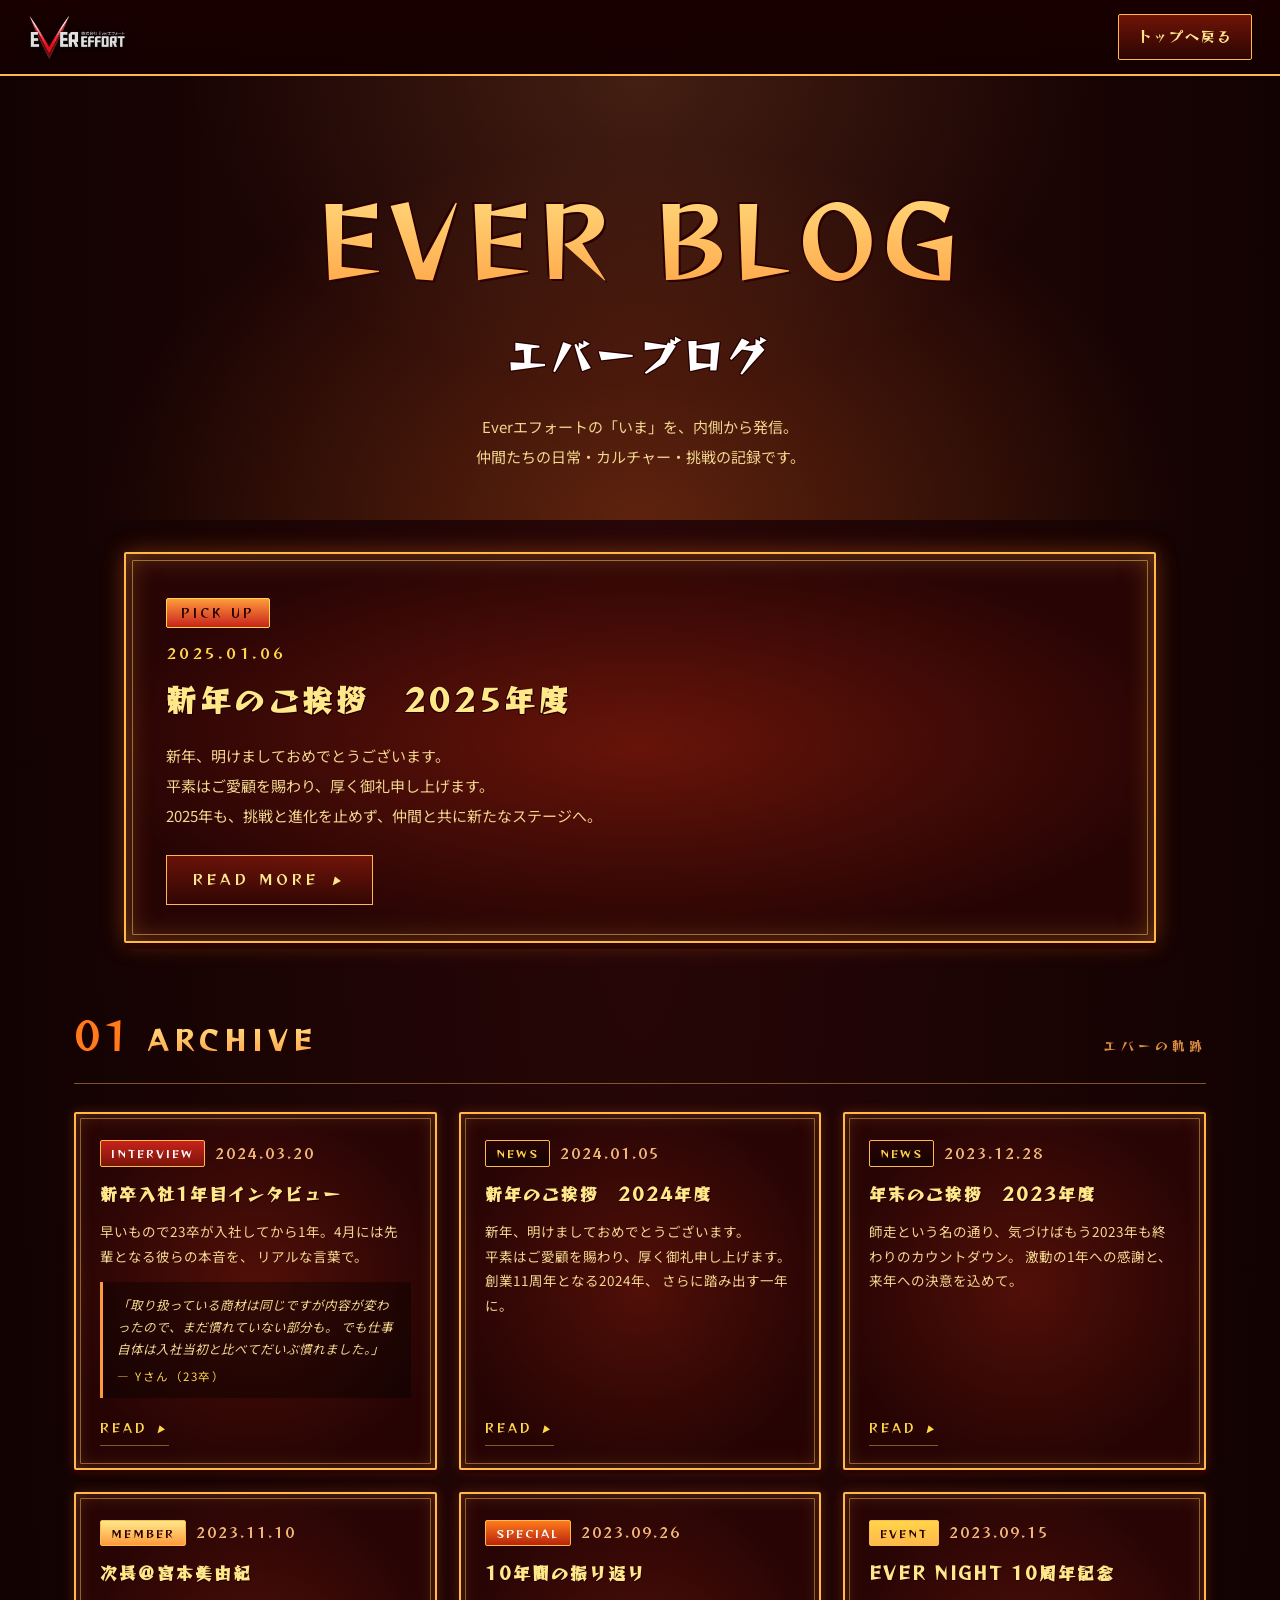
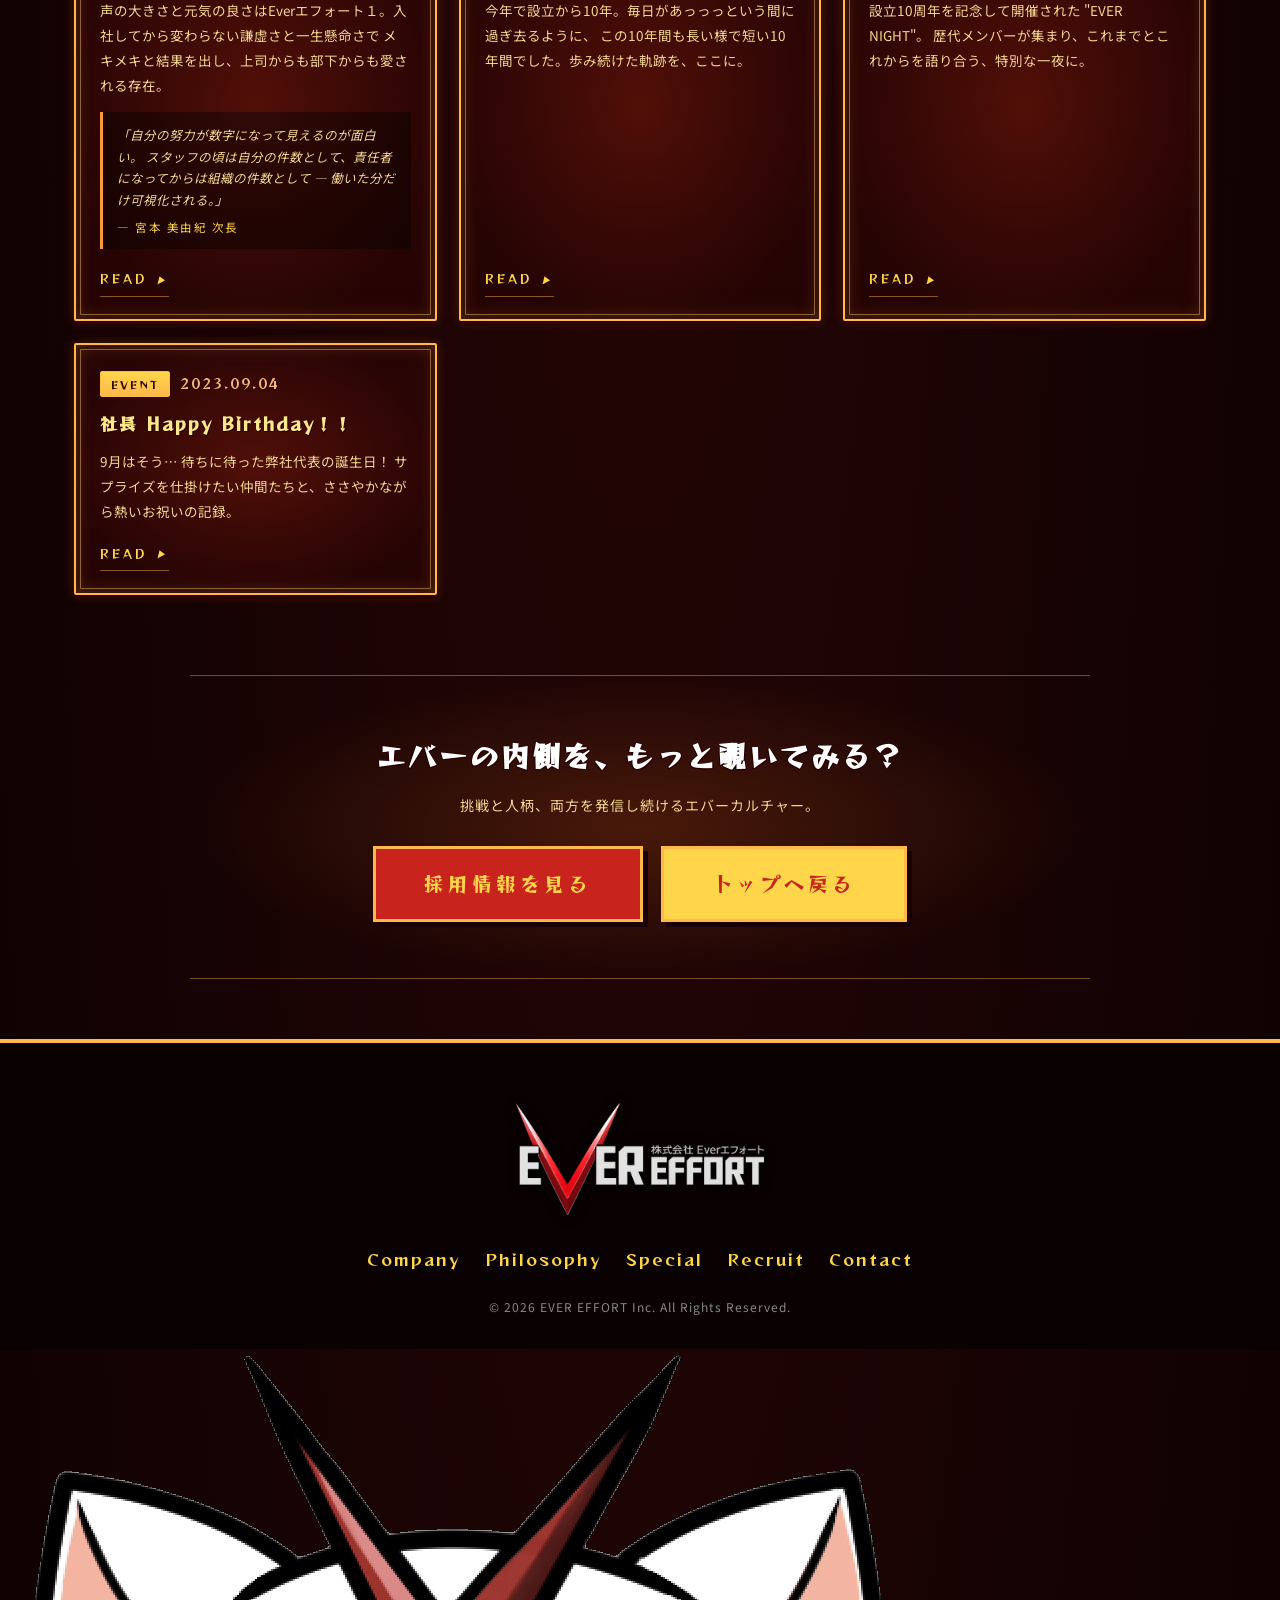
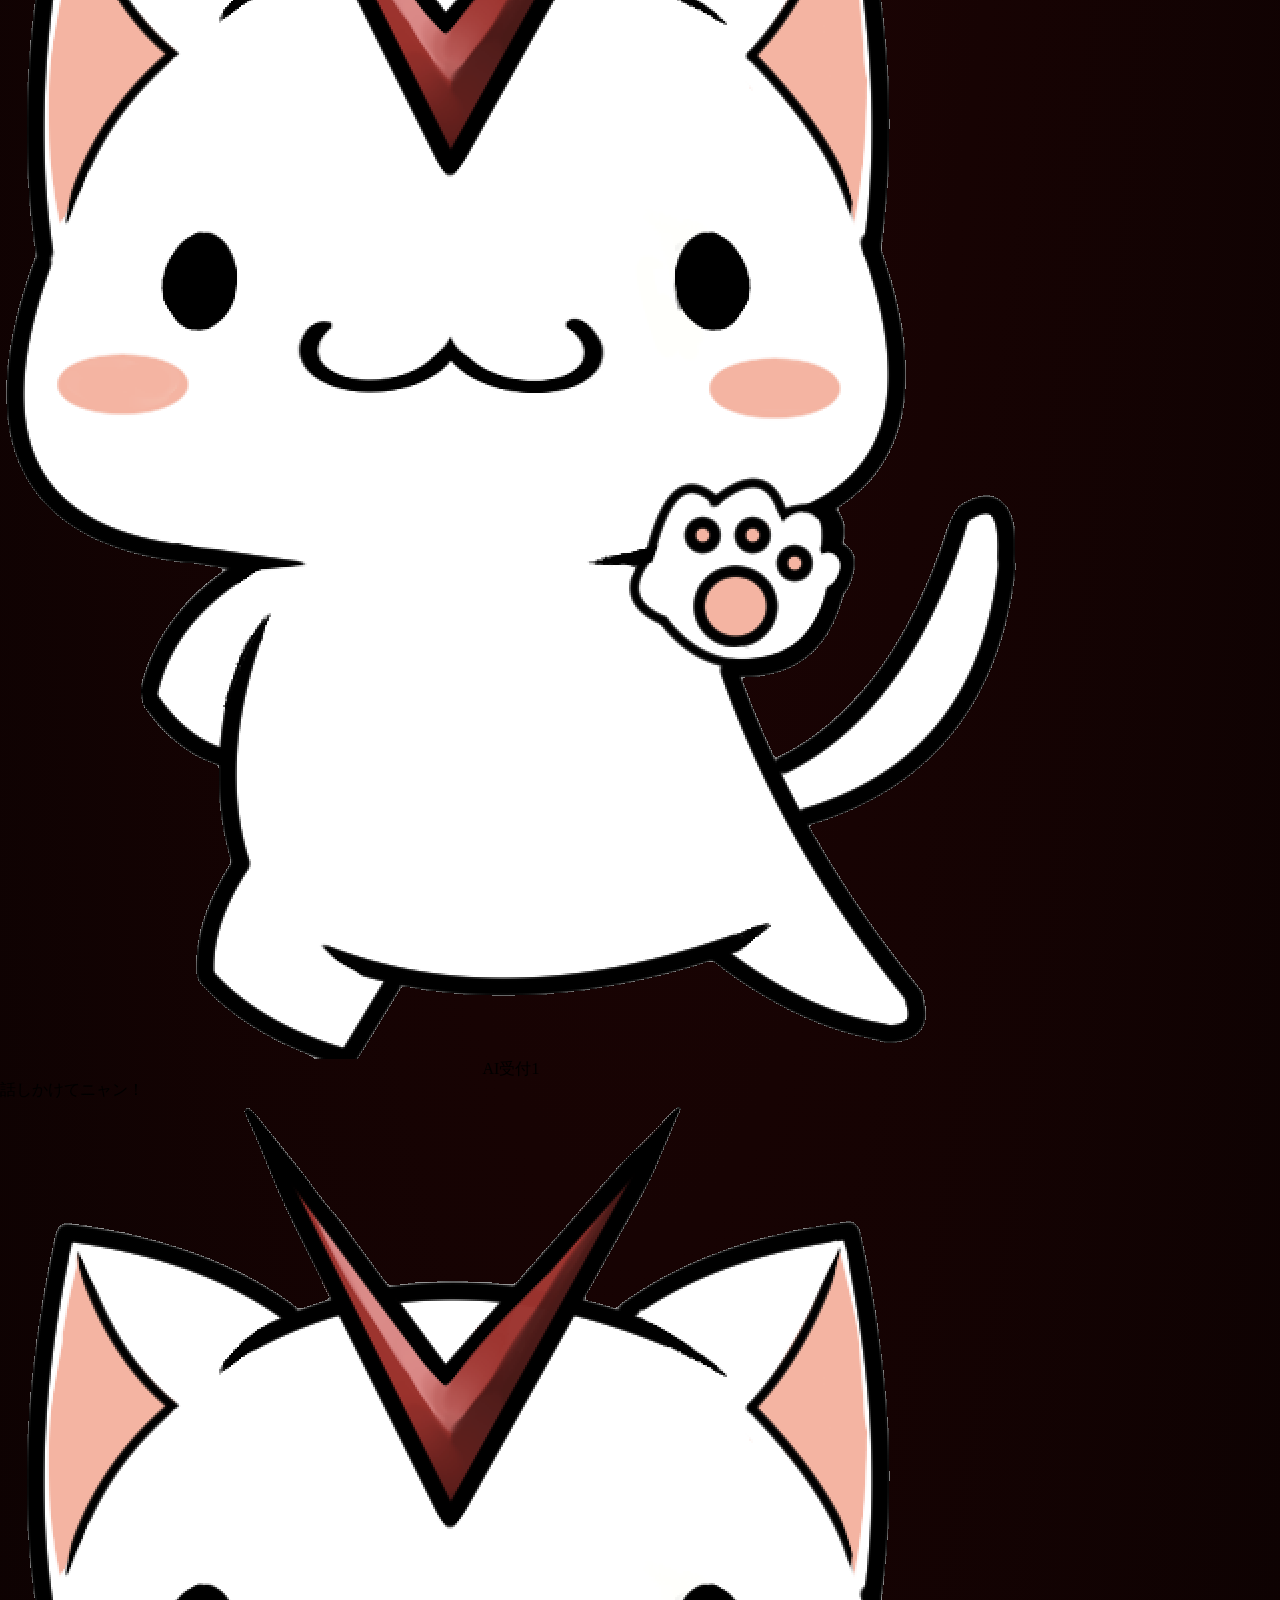
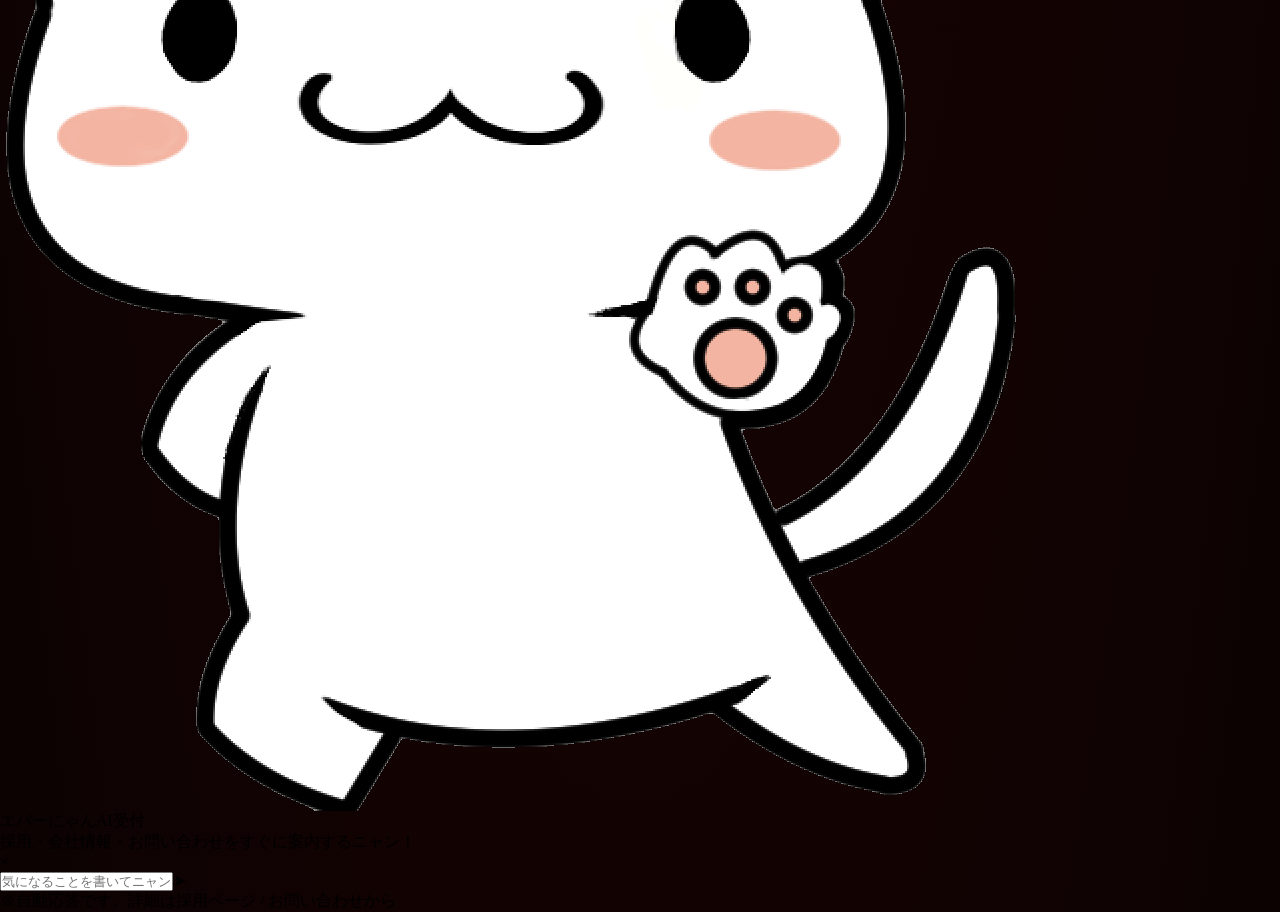
==== blog.html @ 6b380a62 "エバーブログページ blog.html を新規作成 - FVカルーセル「エバーブログ」バナーから blog.html へ遷移 - 公式 culture/ ページから記事内容を抽出(新年挨拶/新卒インタ" ====
<!DOCTYPE html>
<html lang="ja">
<head>
<meta charset="UTF-8">
<meta name="viewport" content="width=device-width, initial-scale=1.0">
<meta http-equiv="Cache-Control" content="no-cache, no-store, must-revalidate">
<meta http-equiv="Pragma" content="no-cache">
<meta http-equiv="Expires" content="0">
<title>エバーブログ | EVER EFFORT</title>
<link rel="preconnect" href="https://fonts.googleapis.com">
<link rel="preconnect" href="https://fonts.gstatic.com" crossorigin>
<link href="https://fonts.googleapis.com/css2?family=Noto+Sans+JP:wght@400;700;900&family=Noto+Serif+JP:wght@700;900&family=Reggae+One&family=RocknRoll+One&family=Yuji+Syuku&display=swap" rel="stylesheet">
<link rel="stylesheet" href="css/style.css?v=20260514zc">
<link rel="stylesheet" href="css/blog.css?v=20260514zc">
<link rel="stylesheet" href="css/mobile.css?v=20260514zc">
</head>
<body class="page-blog">

<!-- ============ ヘッダー ============ -->
<header class="cf-header">
  <a href="index.html" class="cf-brand">
    <img src="images/logo.png" alt="株式会社 Everエフォート" class="cf-logo">
  </a>
  <nav class="cf-nav">
    <a href="index.html">トップへ戻る</a>
  </nav>
</header>

<!-- ============ ヒーロー ============ -->
<section class="bg-hero">
  <div class="bg-hero-inner">
    <p class="bg-hero-en">EVER BLOG</p>
    <h1 class="bg-hero-jp">エバーブログ</h1>
    <p class="bg-hero-lead">
      Everエフォートの「いま」を、内側から発信。<br>
      仲間たちの日常・カルチャー・挑戦の記録です。
    </p>
  </div>
  <div class="bg-hero-bg"></div>
</section>

<!-- ============ ピックアップ ============ -->
<section class="bg-pickup">
  <article class="bg-pickup-card">
    <span class="bg-pickup-tag">PICK UP</span>
    <p class="bg-pickup-date">2025.01.06</p>
    <h2 class="bg-pickup-title">新年のご挨拶　2025年度</h2>
    <p class="bg-pickup-lead">
      新年、明けましておめでとうございます。<br>
      平素はご愛顧を賜わり、厚く御礼申し上げます。<br>
      2025年も、挑戦と進化を止めず、仲間と共に新たなステージへ。
    </p>
    <a class="bg-pickup-link" href="#"><span>READ MORE</span><i>▶</i></a>
  </article>
</section>

<!-- ============ アーカイブ一覧 ============ -->
<section class="bg-archive">
  <header class="bg-archive-head">
    <span class="bg-archive-no">01</span>
    <h2 class="bg-archive-title">ARCHIVE</h2>
    <p class="bg-archive-sub">エバーの軌跡</p>
  </header>

  <div class="bg-grid">
    <article class="bg-card">
      <div class="bg-card-meta">
        <span class="bg-card-cat cat-interview">INTERVIEW</span>
        <time class="bg-card-date" datetime="2024-03-20">2024.03.20</time>
      </div>
      <h3 class="bg-card-title">新卒入社1年目インタビュー</h3>
      <p class="bg-card-excerpt">
        早いもので23卒が入社してから1年。4月には先輩となる彼らの本音を、
        リアルな言葉で。
      </p>
      <blockquote class="bg-card-quote">
        「取り扱っている商材は同じですが内容が変わったので、まだ慣れていない部分も。
        でも仕事自体は入社当初と比べてだいぶ慣れました。」<br>
        <cite>— Yさん（23卒）</cite>
      </blockquote>
      <a class="bg-card-link" href="#"><span>READ</span><i>▶</i></a>
    </article>

    <article class="bg-card">
      <div class="bg-card-meta">
        <span class="bg-card-cat cat-greeting">NEWS</span>
        <time class="bg-card-date" datetime="2024-01-05">2024.01.05</time>
      </div>
      <h3 class="bg-card-title">新年のご挨拶　2024年度</h3>
      <p class="bg-card-excerpt">
        新年、明けましておめでとうございます。<br>
        平素はご愛顧を賜わり、厚く御礼申し上げます。創業11周年となる2024年、
        さらに踏み出す一年に。
      </p>
      <a class="bg-card-link" href="#"><span>READ</span><i>▶</i></a>
    </article>

    <article class="bg-card">
      <div class="bg-card-meta">
        <span class="bg-card-cat cat-greeting">NEWS</span>
        <time class="bg-card-date" datetime="2023-12-28">2023.12.28</time>
      </div>
      <h3 class="bg-card-title">年末のご挨拶　2023年度</h3>
      <p class="bg-card-excerpt">
        師走という名の通り、気づけばもう2023年も終わりのカウントダウン。
        激動の1年への感謝と、来年への決意を込めて。
      </p>
      <a class="bg-card-link" href="#"><span>READ</span><i>▶</i></a>
    </article>

    <article class="bg-card">
      <div class="bg-card-meta">
        <span class="bg-card-cat cat-member">MEMBER</span>
        <time class="bg-card-date" datetime="2023-11-10">2023.11.10</time>
      </div>
      <h3 class="bg-card-title">次長＠宮本美由紀</h3>
      <p class="bg-card-excerpt">
        声の大きさと元気の良さはEverエフォート１。入社してから変わらない謙虚さと一生懸命さで
        メキメキと結果を出し、上司からも部下からも愛される存在。
      </p>
      <blockquote class="bg-card-quote">
        「自分の努力が数字になって見えるのが面白い。
        スタッフの頃は自分の件数として、責任者になってからは組織の件数として — 働いた分だけ可視化される。」<br>
        <cite>— 宮本 美由紀 次長</cite>
      </blockquote>
      <a class="bg-card-link" href="#"><span>READ</span><i>▶</i></a>
    </article>

    <article class="bg-card">
      <div class="bg-card-meta">
        <span class="bg-card-cat cat-anniversary">SPECIAL</span>
        <time class="bg-card-date" datetime="2023-09-26">2023.09.26</time>
      </div>
      <h3 class="bg-card-title">10年間の振り返り</h3>
      <p class="bg-card-excerpt">
        今年で設立から10年。毎日があっっっという間に過ぎ去るように、
        この10年間も長い様で短い10年間でした。歩み続けた軌跡を、ここに。
      </p>
      <a class="bg-card-link" href="#"><span>READ</span><i>▶</i></a>
    </article>

    <article class="bg-card">
      <div class="bg-card-meta">
        <span class="bg-card-cat cat-event">EVENT</span>
        <time class="bg-card-date" datetime="2023-09-15">2023.09.15</time>
      </div>
      <h3 class="bg-card-title">EVER NIGHT 10周年記念</h3>
      <p class="bg-card-excerpt">
        設立10周年を記念して開催された "EVER NIGHT"。
        歴代メンバーが集まり、これまでとこれからを語り合う、特別な一夜に。
      </p>
      <a class="bg-card-link" href="#"><span>READ</span><i>▶</i></a>
    </article>

    <article class="bg-card">
      <div class="bg-card-meta">
        <span class="bg-card-cat cat-event">EVENT</span>
        <time class="bg-card-date" datetime="2023-09-04">2023.09.04</time>
      </div>
      <h3 class="bg-card-title">社長 Happy Birthday！！</h3>
      <p class="bg-card-excerpt">
        9月はそう… 待ちに待った弊社代表の誕生日！
        サプライズを仕掛けたい仲間たちと、ささやかながら熱いお祝いの記録。
      </p>
      <a class="bg-card-link" href="#"><span>READ</span><i>▶</i></a>
    </article>
  </div>
</section>

<!-- ============ CTA ============ -->
<section class="bg-cta">
  <h2 class="bg-cta-title">エバーの内側を、もっと覗いてみる？</h2>
  <p class="bg-cta-lead">挑戦と人柄、両方を発信し続けるエバーカルチャー。</p>
  <div class="bg-cta-buttons">
    <a href="index.html#recruit" class="btn-large btn-primary"><span>採用情報を見る</span></a>
    <a href="index.html" class="btn-large btn-secondary"><span>トップへ戻る</span></a>
  </div>
</section>

<!-- ============ フッター ============ -->
<footer class="site-footer">
  <div class="footer-inner">
    <p class="brand"><a href="index.html"><img src="images/footer-logo.png" alt="株式会社 Everエフォート / EVER EFFORT" class="footer-logo-img"></a></p>
    <ul class="footer-nav">
      <li><a href="index.html#company">Company</a></li>
      <li><a href="index.html#philosophy">Philosophy</a></li>
      <li><a href="index.html#special">Special</a></li>
      <li><a href="recruit.html">Recruit</a></li>
      <li><a href="index.html#contact">Contact</a></li>
    </ul>
    <p class="copy">&copy; 2026 EVER EFFORT Inc. All Rights Reserved.</p>
  </div>
</footer>

<script src="js/chat-widget.js?v=20260514zc" defer></script>
</body>
</html>
---- css/style.css ----
/* ============ Reset ============ */
*, *::before, *::after { box-sizing: border-box; margin: 0; padding: 0; }
html { scroll-behavior: smooth; }
#company, #philosophy, #special, #leaders, #recruit, #contact { scroll-margin-top: 24px; }
.leaders { max-width: 900px; margin: 0 auto; padding: 56px 24px 64px; text-align: center; }
body {
  font-family: "Noto Sans JP", "Hiragino Kaku Gothic ProN", "Yu Gothic", sans-serif;
  background: #1a0000;
  color: #fff;
  line-height: 1.7;
  overflow-x: hidden;
}
img { max-width: 100%; display: block; }
a { color: inherit; text-decoration: none; }
ul { list-style: none; }
button { font: inherit; cursor: pointer; border: none; background: none; color: inherit; }

/* ============ Loader (fire) ============ */
#loader {
  position: fixed; inset: 0;
  background:
    radial-gradient(circle at 50% 100%, #ff5e1a 0%, #b3000a 25%, #4a0000 60%, #000 100%);
  display: flex; align-items: center; justify-content: center;
  flex-direction: column;
  gap: 36px;
  z-index: 9999;
  transition: opacity .6s, visibility .6s;
}
#loader.hide { opacity: 0; visibility: hidden; }
.loader-fire {
  position: absolute;
  inset: 0;
  background:
    radial-gradient(ellipse at 30% 110%, rgba(255,180,50,0.5), transparent 40%),
    radial-gradient(ellipse at 70% 110%, rgba(255,80,20,0.6), transparent 50%),
    radial-gradient(ellipse at 50% 130%, rgba(255,220,80,0.7), transparent 35%);
  animation: fireFlicker 1.4s ease-in-out infinite alternate;
}
@keyframes fireFlicker {
  from { transform: scaleY(1) translateY(0); opacity: .9; }
  to   { transform: scaleY(1.1) translateY(-10px); opacity: 1; }
}
.loader-inner {
  position: relative;
  display: flex; gap: 0;
  font-family: "Reggae One", "Bangers", "Impact", sans-serif;
  font-size: 64px;
  letter-spacing: 0;
  z-index: 2;
  caret-color: transparent;
  -webkit-user-select: none;
  user-select: none;
}
.loader-inner .num { margin: 0 2px; }
.loader-inner .num:last-child { margin-right: 0 !important; }
.loader-inner .num:first-child { margin-left: 0 !important; }
.loader-inner .num {
  display: inline-block;
  /* グラデ透過を廃止して、明るいゴールド単色＋強い縁取りで視認性アップ */
  background: none;
  -webkit-background-clip: initial;
  background-clip: initial;
  color: #ffe98a;
  -webkit-text-stroke: 0;
  text-shadow:
    -2px -2px 0 #1a0000,
     2px -2px 0 #1a0000,
    -2px  2px 0 #1a0000,
     2px  2px 0 #1a0000,
     0 3px 0 #6a0a0a,
     0 0 12px rgba(255,170,60,0.9),
     0 0 22px rgba(255,90,20,0.55);
  opacity: 0;
  transform: translateY(20px) rotate(-6deg);
  animation: loaderDrop .5s forwards;
}

/* ── Loader % 表示 & プログレスバー ── */
.loader-progress {
  position: relative;
  z-index: 2;
  display: flex;
  flex-direction: column;
  align-items: center;
  gap: 10px;
  width: min(320px, 70vw);
}
.loader-bar {
  width: 100%;
  height: 10px;
  background: rgba(20,2,2,0.8);
  border: 2px solid #ffb84a;
  border-radius: 6px;
  box-shadow:
    inset 0 0 6px rgba(0,0,0,0.7),
    0 0 14px rgba(255,140,30,0.45);
  overflow: hidden;
}
.loader-bar-fill {
  width: 0%;
  height: 100%;
  background: linear-gradient(90deg, #fff5b0 0%, #ffd54a 25%, #ff7b1c 65%, #c8231c 100%);
  box-shadow: 0 0 12px rgba(255,180,50,0.9);
  transition: width 0.15s linear;
}
.loader-percent {
  font-family: "Reggae One", "Bangers", sans-serif;
  font-size: 28px;
  letter-spacing: 3px;
  color: #ffe98a;
  text-shadow:
    -1.5px -1.5px 0 #1a0000,
     1.5px -1.5px 0 #1a0000,
    -1.5px  1.5px 0 #1a0000,
     1.5px  1.5px 0 #1a0000,
     0 0 10px rgba(255,170,60,0.85);
}
.loader-inner .num:nth-child(1)  { animation-delay: .05s; }
.loader-inner .num:nth-child(2)  { animation-delay: .12s; }
.loader-inner .num:nth-child(3)  { animation-delay: .19s; }
.loader-inner .num:nth-child(4)  { animation-delay: .26s; }
.loader-inner .num:nth-child(5)  { animation-delay: .33s; }
.loader-inner .num:nth-child(6)  { animation-delay: .40s; }
.loader-inner .num:nth-child(7)  { animation-delay: .47s; }
.loader-inner .num:nth-child(8)  { animation-delay: .54s; }
.loader-inner .num:nth-child(9)  { animation-delay: .61s; }
.loader-inner .num:nth-child(10) { animation-delay: .68s; }
.loader-inner .num:nth-child(11) { animation-delay: .75s; }
@keyframes loaderDrop {
  to { opacity: 1; transform: translateY(0) rotate(-3deg); }
}

/* ============ Stage (左ナビ＋中央＋右バナー) ============ */
.stage {
  position: relative;
  min-height: 100vh;
  overflow: hidden;
  display: grid;
  grid-template-columns: 200px 1fr 300px;
  grid-template-rows: 1fr auto;
}
.stage-bg {
  position: absolute; inset: 0;
  z-index: 0;
  overflow: hidden;
}

/* ファーストビュー背景画像 (夕焼け×海×椰子) */
.sky {
  position: absolute; inset: 0;
  background:
    url('../images/hero-bg.png') center center / cover no-repeat,
    linear-gradient(180deg, #7a1a15 0%, #c44a20 55%, #f0a050 100%);
}
.sky::after {
  content: "";
  position: absolute; inset: 0;
  background: linear-gradient(180deg,
    rgba(60,10,8,0.10) 0%,
    rgba(0,0,0,0) 40%,
    rgba(0,0,0,0) 70%,
    rgba(60,10,8,0.18) 100%);
  pointer-events: none;
}
/* 背景画像に含まれるためCSSシーン要素は非表示 */
.sun,
.mountain,
.mountain-back,
.mountain-front,
.pagoda,
.ground { display: none; }

/* 火の粉 → きらめき(白い光の粒) */
.embers { position: absolute; inset: 0; pointer-events: none; }
.ember {
  position: absolute;
  bottom: 0;
  width: 3px; height: 3px;
  background: #ffffff;
  border-radius: 50%;
  box-shadow: 0 0 6px #ffffff, 0 0 14px rgba(180,230,255,0.7);
  opacity: 0;
  animation: emberRise 8s linear infinite;
}
.ember:nth-child(1)  { left: 10%; animation-delay: 0s;    animation-duration: 5s; }
.ember:nth-child(2)  { left: 18%; animation-delay: 1.2s;  animation-duration: 7s; }
.ember:nth-child(3)  { left: 28%; animation-delay: 0.5s;  animation-duration: 6s; }
.ember:nth-child(4)  { left: 36%; animation-delay: 2s;    animation-duration: 8s; }
.ember:nth-child(5)  { left: 44%; animation-delay: 0.8s;  animation-duration: 5.5s; }
.ember:nth-child(6)  { left: 54%; animation-delay: 1.5s;  animation-duration: 7s; }
.ember:nth-child(7)  { left: 62%; animation-delay: 2.5s;  animation-duration: 6.5s; }
.ember:nth-child(8)  { left: 72%; animation-delay: 0.3s;  animation-duration: 8s; }
.ember:nth-child(9)  { left: 78%; animation-delay: 1.8s;  animation-duration: 6s; }
.ember:nth-child(10) { left: 86%; animation-delay: 2.2s;  animation-duration: 7.5s; }
.ember:nth-child(11) { left: 92%; animation-delay: 0.6s;  animation-duration: 5s; }
.ember:nth-child(12) { left: 98%; animation-delay: 1.4s;  animation-duration: 6s; }
@keyframes emberRise {
  0%   { transform: translateY(0) translateX(0) scale(1); opacity: 0; }
  15%  { opacity: 0.9; }
  85%  { opacity: 0.7; }
  100% { transform: translateY(-85vh) translateX(30px) scale(0.5); opacity: 0; }
}

/* カモメ（飛ぶシルエット） */
.leaves { position: absolute; inset: 0; pointer-events: none; }
.leaf {
  position: absolute;
  top: 20%;
  left: -30px;
  width: 22px; height: 8px;
  background: rgba(255,255,255,0.85);
  clip-path: polygon(
    0% 70%, 18% 0%, 36% 60%, 50% 30%, 64% 60%, 82% 0%, 100% 70%,
    82% 85%, 64% 100%, 50% 70%, 36% 100%, 18% 85%
  );
  opacity: 0;
  filter: drop-shadow(0 1px 1px rgba(0,0,0,0.15));
  animation: leafFall 18s linear infinite;
}
.leaf:nth-child(1) { top: 14%; animation-delay: 0s;    animation-duration: 22s; }
.leaf:nth-child(2) { top: 22%; animation-delay: 3s;    animation-duration: 18s; }
.leaf:nth-child(3) { top: 18%; animation-delay: 6s;    animation-duration: 24s; }
.leaf:nth-child(4) { top: 12%; animation-delay: 9s;    animation-duration: 20s; }
.leaf:nth-child(5) { top: 26%; animation-delay: 4s;    animation-duration: 26s; }
.leaf:nth-child(6) { top: 16%; animation-delay: 12s;   animation-duration: 22s; }
.leaf:nth-child(7) { top: 24%; animation-delay: 7s;    animation-duration: 19s; }
.leaf:nth-child(8) { top: 20%; animation-delay: 15s;   animation-duration: 23s; }
@keyframes leafFall {
  0%   { transform: translateX(0)      translateY(0)   scale(1);   opacity: 0; }
  8%   { opacity: 0.85; }
  50%  { transform: translateX(50vw)   translateY(-14px) scale(1.05); opacity: 0.9; }
  92%  { opacity: 0.7; }
  100% { transform: translateX(110vw)  translateY(6px)   scale(0.9); opacity: 0; }
}

/* ============ 左サイド ============ */
.side-left {
  position: relative;
  z-index: 5;
  grid-column: 1;
  grid-row: 1 / 3;
  background:
    linear-gradient(180deg, rgba(40,4,4,0.92), rgba(20,2,2,0.95));
  border-right: 3px solid #ffb84a;
  box-shadow:
    inset 0 0 0 1px #6a0a0a,
    4px 0 12px rgba(0,0,0,0.4);
  padding: 16px 8px 12px;
  display: flex;
  flex-direction: column;
}
.brand-block { padding: 14px 8px 18px; text-align: center; border-bottom: 2px solid rgba(255,184,74,0.3); }
.brand-link {
  display: inline-flex;
  flex-direction: column;
  align-items: center;
  gap: 6px;
  position: relative;
  text-decoration: none;
}
.brand-logo {
  display: block;
  width: 100%;
  max-width: 180px;
  height: auto;
  filter:
    drop-shadow(0 0 6px rgba(0,0,0,0.7))
    drop-shadow(1px 1px 0 rgba(0,0,0,0.55));
}
.brand-en-main {
  font-family: "Reggae One", "Bangers", sans-serif;
  font-size: 58px;
  letter-spacing: 3px;
  line-height: 1;
  color: #ffd54a;
  text-shadow:
    3px 0 0 #1a0000,
   -3px 0 0 #1a0000,
    0 3px 0 #1a0000,
    0 -3px 0 #1a0000,
    3px 3px 0 #1a0000,
   -3px 3px 0 #1a0000,
    3px -3px 0 #1a0000,
   -3px -3px 0 #1a0000,
    4px 6px 0 rgba(0,0,0,0.9),
    0 0 14px rgba(255,180,50,0.7),
    0 0 30px rgba(255,120,30,0.45);
}
.brand-jp {
  font-family: "Noto Serif JP", "Yuji Syuku", serif;
  font-weight: 900;
  font-size: 20px;
  letter-spacing: 3px;
  color: #ffd54a;
  text-shadow:
    2px 0 0 #1a0000,
   -2px 0 0 #1a0000,
    0 2px 0 #1a0000,
    0 -2px 0 #1a0000,
    2px 2px 0 #1a0000,
   -2px 2px 0 #1a0000,
    2px -2px 0 #1a0000,
   -2px -2px 0 #1a0000,
    3px 4px 0 rgba(0,0,0,0.85),
    0 0 10px rgba(255,180,50,0.6);
  padding-left: 4px;
}
/* 旧クラス互換(footer等) */
.brand-kanji {
  font-family: "Yuji Syuku", "Noto Serif JP", serif;
  font-size: 64px;
  line-height: 1;
  background: linear-gradient(180deg, #fff5b0 0%, #ffd54a 25%, #ff7b1c 60%, #c8231c 90%);
  -webkit-background-clip: text;
  background-clip: text;
  color: transparent;
  -webkit-text-stroke: 1.5px #1a0000;
  text-shadow: 3px 3px 0 rgba(0,0,0,0.6);
}
.brand-en {
  font-family: "Reggae One", "Bangers", sans-serif;
  font-size: 14px;
  letter-spacing: 2px;
  color: #ffd54a;
  text-shadow: 2px 2px 0 #1a0000;
  line-height: 1.2;
  text-align: center;
}

/* 縦ナビ：燃え看板風 */
.vnav { flex: 1; padding-top: 16px; }
.vnav ul { display: flex; flex-direction: column; gap: 12px; }
.vnav a {
  display: block;
  padding: 18px 8px;
  text-align: center;
  background:
    radial-gradient(ellipse at center, #b8240c 0%, #7a1408 70%),
    linear-gradient(180deg, #a01a08, #5a0c04);
  border: 2px solid #ffb84a;
  box-shadow:
    inset 0 0 16px rgba(255,120,40,0.45),
    0 4px 0 #2a0400,
    0 0 8px rgba(255,80,20,0.3);
  position: relative;
  transition: all .25s;
}
.vnav a::before {
  content: "";
  position: absolute;
  inset: 4px;
  border: 1px solid rgba(255,200,90,0.45);
  pointer-events: none;
}
.vnav a span {
  font-family: "Reggae One", "Noto Serif JP", "Yuji Syuku", serif;
  font-weight: 900;
  font-size: 22px;
  letter-spacing: 2px;
  line-height: 1.2;
  background:
    linear-gradient(180deg,
      #fff4b0 0%,
      #ffd64a 30%,
      #ff8a1a 65%,
      #ff2e08 100%);
  -webkit-background-clip: text;
  background-clip: text;
  color: transparent;
  filter:
    drop-shadow( 1px  0   0 #2a0000)
    drop-shadow(-1px  0   0 #2a0000)
    drop-shadow( 0    1px 0 #2a0000)
    drop-shadow( 0   -1px 0 #2a0000)
    drop-shadow( 2px  2px 0 rgba(0,0,0,0.85))
    drop-shadow( 0    0   8px rgba(255,140,30,0.55));
  display: inline-block;
}
.vnav a:hover span {
  filter:
    drop-shadow( 1px  0   0 #2a0000)
    drop-shadow(-1px  0   0 #2a0000)
    drop-shadow( 0    1px 0 #2a0000)
    drop-shadow( 0   -1px 0 #2a0000)
    drop-shadow( 2px  2px 0 rgba(0,0,0,0.85))
    drop-shadow( 0    0   14px rgba(255,210,90,0.95));
}
.vnav a:hover {
  transform: translateY(-2px);
  box-shadow:
    inset 0 0 22px rgba(255,170,60,0.75),
    0 6px 0 #2a0400,
    0 0 16px rgba(255,120,30,0.6);
}

/* SNS（左下） */
.sns-left {
  display: flex; justify-content: center; gap: 6px;
  padding-top: 12px;
  border-top: 1px solid rgba(255,184,74,0.3);
}
.sns-left a {
  width: 32px; height: 32px;
  display: flex; align-items: center; justify-content: center;
  background: #1a0000;
  border: 1px solid #ffb84a;
  color: #ffd54a;
  font-size: 13px;
  font-weight: bold;
  transition: all .2s;
}
.sns-left a:hover {
  background: #ffb84a; color: #1a0000;
  box-shadow: 0 0 10px #ffb84a;
}

/* ============ 中央 ============ */
.stage-center {
  position: relative;
  z-index: 4;
  grid-column: 2;
  grid-row: 1;
  display: flex;
  align-items: center;
  justify-content: center;
  padding: 32px;
  perspective: 1200px;
  perspective-origin: 50% 70%;
}
/* 縦書きキャッチ */
.vertical-copy {
  position: absolute;
  left: 32px; top: 32px;
  writing-mode: vertical-rl;
  text-orientation: upright;
  font-family: "Yuji Syuku", "Noto Serif JP", serif;
  font-weight: 900;
  font-size: clamp(40px, 5vw, 68px);
  letter-spacing: 6px;
  line-height: 1.5;
  color: #1a0000;
  text-shadow:
    -1px -1px 0 #fff, 1px -1px 0 #fff,
    -1px  1px 0 #fff,  1px  1px 0 #fff,
    4px 4px 0 #c8231c;
  z-index: 2;
  max-height: calc(100vh - 80px);
}
.vertical-copy .vline { display: block; }
/* 縦書き内の「…」を縦並び（90度回転）にする。横書きには影響しない */
.vertical-copy .v-ellipsis {
  display: inline-block;
  transform: rotate(90deg);
  transform-origin: center center;
}
/* FV キャッチ「突き進むニャン！」は特に大きく・1行で */
.vertical-copy.hero-catch {
  font-size: clamp(54px, 7vw, 96px);
  letter-spacing: 8px;
  white-space: nowrap;
  text-shadow:
    -2px -2px 0 #fff, 2px -2px 0 #fff,
    -2px  2px 0 #fff,  2px  2px 0 #fff,
    6px 6px 0 #c8231c,
    0 0 18px rgba(255,180,90,0.5);
}
.vertical-copy.hero-catch .vline { white-space: nowrap; }

/* マスコット紹介ラベル（公式キャラクター エバニャン） */
.mascot-intro {
  position: absolute;
  left: 38%;
  bottom: 2%;
  z-index: 12;
  display: flex;
  flex-direction: column;
  align-items: flex-start;
  pointer-events: none;
  transform: rotate(-3deg);
}
.mascot-intro-title {
  display: flex;
  flex-direction: column;
  align-items: center;
  font-family: "Reggae One", "Yuji Syuku", serif;
  font-size: clamp(11px, 1.1vw, 15px);
  letter-spacing: 2px;
  line-height: 1.25;
  color: #ffe98a;
  background: linear-gradient(135deg, #6a0a0a 0%, #1a0000 100%);
  padding: 5px 14px;
  border: 1.5px solid #ffb84a;
  border-radius: 4px;
  text-shadow: 1px 1px 0 #1a0000;
  box-shadow: 0 4px 10px rgba(0,0,0,0.45);
  margin-bottom: 4px;
  text-align: center;
  white-space: nowrap;
}
.mascot-intro-title .mit-line { display: block; }
.mascot-intro-name {
  font-family: "Reggae One", "Yuji Syuku", serif;
  font-size: clamp(22px, 2.6vw, 38px);
  letter-spacing: 4px;
  color: #ffe98a;
  background: linear-gradient(180deg, #fff5b0 0%, #ffd54a 40%, #ff7b1c 100%);
  -webkit-background-clip: text;
  background-clip: text;
  -webkit-text-fill-color: transparent;
  filter:
    drop-shadow(2px 2px 0 #1a0000)
    drop-shadow(0 0 8px rgba(255,170,60,0.7));
  padding: 0 4px;
}

/* ヒーロー */
.hero-art {
  position: relative;
  width: 100%;
  height: 100%;
  display: flex;
  align-items: flex-end;
  justify-content: center;
  padding: 0;
  overflow: visible;
}
.hero-image {
  position: relative;
  right: -22%;
  bottom: -8vh;
  max-width: 96%;
  max-height: 110vh;
  width: auto;
  height: auto;
  z-index: 10;
  pointer-events: none;
  transform-origin: center bottom;
  filter:
    drop-shadow(0 28px 30px rgba(0,0,0,0.6))
    drop-shadow(0 12px 14px rgba(0,0,0,0.4))
    drop-shadow(0 0 52px rgba(255,180,90,0.45))
    drop-shadow(0 0 90px rgba(255,90,30,0.25));
  animation: mascotBounce 1.8s cubic-bezier(.18,.9,.32,1.25) forwards;
}
.hero-art::after {
  content: "";
  position: absolute;
  left: 50%;
  bottom: 4%;
  width: 52%;
  height: 30px;
  transform: translateX(-50%);
  background: radial-gradient(ellipse at center, rgba(0,0,0,0.55) 0%, rgba(0,0,0,0) 70%);
  filter: blur(6px);
  pointer-events: none;
  z-index: -1;
}
/* 右下から飛び出して着地 → そのまま固定 */
@keyframes mascotBounce {
  0%   { transform: translate(55%, 55%)  scale(0.35) rotate(-14deg); opacity: 0; }
  35%  { transform: translate(10%, 12%)  scale(0.9)  rotate(-5deg);  opacity: 0.9; }
  60%  { transform: translate(-3%, -4%)  scale(1.10) rotate(3deg);   opacity: 1; }
  78%  { transform: translate(0, 0)      scale(0.96) rotate(0deg);   opacity: 1; }
  90%  { transform: translate(0, -1%)    scale(1.02) rotate(0deg);   opacity: 1; }
  100% { transform: translate(0, 0)      scale(1.00) rotate(0deg);   opacity: 1; }
}

/* ============ 右サイド：バナー縦積み ============ */
.side-right {
  position: relative;
  z-index: 5;
  grid-column: 3;
  grid-row: 1 / 3;
  padding: 14px 10px;
  display: flex;
  flex-direction: column;
  align-items: center;
  justify-content: center;
  gap: 4px;
  overflow: hidden;
}

/* ----- Carousel nav buttons (fire arrow) ----- */
.carousel-nav {
  flex: 0 0 auto;
  width: 72px;
  height: 72px;
  border-radius: 50%;
  border: 3px solid #ffe88a;
  background:
    radial-gradient(circle at 50% 35%, #fff5b0 0%, #ffc44a 25%, #ff6a18 60%, #a01a00 100%);
  cursor: pointer;
  display: grid;
  place-items: center;
  position: relative;
  box-shadow:
    0 0 20px rgba(255,130,30,0.9),
    0 0 42px rgba(255,80,10,0.55),
    inset 0 0 16px rgba(255,255,180,0.5);
  z-index: 30;
  transition: transform .2s ease, box-shadow .2s ease;
  padding: 0;
  margin: -12px 0;
}
.carousel-nav:hover {
  transform: scale(1.08);
  box-shadow:
    0 0 24px rgba(255,170,60,0.95),
    0 0 48px rgba(255,100,20,0.7),
    inset 0 0 20px rgba(255,255,210,0.6);
}
.carousel-nav:active { transform: scale(0.94); }
.carousel-arrow {
  position: relative;
  z-index: 2;
  color: #2a0000;
  font-size: 28px;
  font-weight: 900;
  line-height: 1;
  text-shadow: 0 1px 0 #ffe480, 0 0 8px rgba(255,200,80,0.7);
}
.carousel-fire {
  position: absolute;
  inset: -14px;
  border-radius: 50%;
  background:
    radial-gradient(circle, transparent 45%, rgba(255,120,30,0.75) 62%, rgba(255,60,10,0.4) 78%, transparent 94%);
  filter: blur(5px);
  animation: firePulse 1.4s ease-in-out infinite alternate;
  pointer-events: none;
  z-index: 1;
}
@keyframes firePulse {
  from { transform: scale(0.92); opacity: 0.65; }
  to   { transform: scale(1.18); opacity: 1; }
}

/* ----- Carousel viewport / track ----- */
.carousel-viewport {
  flex: 0 1 auto;
  width: 100%;
  position: relative;
  overflow: visible;
  height: 460px;
  max-height: 64vh;
}
.carousel-track {
  position: absolute;
  inset: 0;
}
.banner {
  display: flex;
  flex-direction: column;
  align-items: center;
  justify-content: center;
  gap: 6px;
  padding: 24px 14px;
  background: linear-gradient(180deg, #b8240c, #5a0c04);
  border: 3px solid #ffb84a;
  box-shadow:
    inset 0 0 16px rgba(255,120,40,0.55),
    0 4px 0 #2a0400,
    0 0 14px rgba(0,0,0,0.65);
  text-align: center;
  position: relative;
  min-height: 140px;
}
.carousel-track .banner {
  position: absolute;
  left: 2px;
  right: 2px;
  top: 50%;
  transform: translateY(calc(-50% + var(--y, 0px))) scale(var(--s, 1));
  opacity: var(--o, 1);
  z-index: var(--z, 1);
  transition: transform .55s cubic-bezier(.45,.05,.2,1), opacity .4s ease, filter .3s ease, box-shadow .3s ease;
  margin: 0;
}
.carousel-track .banner.is-active {
  filter: drop-shadow(0 0 16px rgba(255,140,40,0.75));
  box-shadow:
    inset 0 0 18px rgba(255,140,50,0.6),
    0 4px 0 #2a0400,
    0 0 18px rgba(255,90,20,0.55),
    0 6px 22px rgba(0,0,0,0.65);
}
.carousel-track .banner:not(.is-active) {
  pointer-events: none;
}
.carousel-track .banner.is-active:hover {
  filter: brightness(1.08) drop-shadow(0 0 20px rgba(255,180,60,0.9));
}
.banner-title {
  font-family: "Noto Serif JP", "Yuji Syuku", serif;
  font-weight: 900;
  font-size: 19px;
  letter-spacing: 2px;
  color: #ffd54a;
  text-shadow:
    2px 0 0 #1a0000,
   -2px 0 0 #1a0000,
    0 2px 0 #1a0000,
    0 -2px 0 #1a0000,
    2px 2px 0 #1a0000,
   -2px 2px 0 #1a0000,
    2px -2px 0 #1a0000,
   -2px -2px 0 #1a0000,
    3px 4px 0 rgba(0,0,0,0.8),
    0 0 10px rgba(255,180,50,0.55);
  display: inline-block;
}
.banner-sub {
  font-size: 12px;
  color: #ffd5b0;
  letter-spacing: 1px;
  line-height: 1.4;
}
.banner-arrow {
  font-size: 22px;
  color: #ffd54a;
  filter: drop-shadow(0 0 6px #ff5e1a);
  animation: arrowBob 1.2s ease-in-out infinite alternate;
}
@keyframes arrowBob {
  from { transform: translateY(0); }
  to   { transform: translateY(4px); }
}

/* 更新情報バー（下部） */
.update-bar {
  grid-column: 2 / 4;
  grid-row: 2;
  z-index: 5;
  display: flex; align-items: stretch; gap: 18px;
  padding: 14px 24px;
  background: linear-gradient(180deg, rgba(28,4,4,0.92), rgba(14,2,2,0.95));
  border-top: 2px solid #ffb84a;
  box-shadow: inset 0 1px 0 rgba(255,213,74,0.18);
  backdrop-filter: blur(6px);
  min-height: 64px;
}
.update-label {
  flex: 0 0 auto;
  align-self: center;
  font-family: "Reggae One", "Yuji Syuku", serif;
  font-size: 22px;
  font-weight: 900;
  letter-spacing: 4px;
  color: #1a0000;
  padding: 8px 20px;
  background: linear-gradient(180deg, #fff3a0 0%, #ffd54a 60%, #f0b020 100%);
  border: 2px solid #1a0000;
  border-radius: 6px;
  text-shadow: 0 1px 0 rgba(255,255,255,0.6);
  box-shadow:
    0 3px 0 #6a0a0a,
    0 0 18px rgba(255,213,74,0.6),
    inset 0 1px 0 rgba(255,255,255,0.7);
}
.update-list {
  list-style: none;
  margin: 0;
  padding: 0;
  flex: 1;
  display: grid;
  grid-template-columns: 1fr 1fr;
  column-gap: 28px;
  row-gap: 6px;
  align-content: center;
}
.update-list li {
  display: flex;
  align-items: center;
  gap: 14px;
  min-width: 0;
}
.update-list li::before {
  content: "◆";
  color: #ffb84a;
  font-size: 10px;
  text-shadow: 0 0 6px rgba(255,184,74,0.7);
}
.update-list time {
  font-family: "Reggae One", monospace;
  color: #ffd54a;
  letter-spacing: 1px;
  font-size: 15px;
  text-shadow: 0 0 6px rgba(255,170,40,0.4);
  flex: 0 0 auto;
}
.update-list a {
  color: #ffffff;
  font-size: 15px;
  font-weight: 600;
  letter-spacing: 0.5px;
  text-decoration: none;
  text-shadow: 0 1px 2px rgba(0,0,0,0.7);
  transition: color .2s;
  overflow: hidden;
  text-overflow: ellipsis;
  white-space: nowrap;
  min-width: 0;
}
.update-list a:hover { color: #ffd54a; }

/* コーポレートロゴ（右上） */
.corp-logo {
  position: absolute;
  top: 12px; right: 16px;
  z-index: 6;
  padding: 4px 12px;
  background: #fff;
  border: 2px solid #c8231c;
  font-family: "Reggae One", sans-serif;
  font-size: 16px;
  color: #c8231c;
  letter-spacing: 2px;
}

/* ============ 共通セクション ============ */
.sec-title {
  font-family: "Reggae One", "Bangers", sans-serif;
  font-size: 56px;
  text-align: center;
  margin: 80px 0 40px;
  letter-spacing: 6px;
  position: relative;
  padding-bottom: 24px;
  line-height: 1.1;
}
.sec-title::before {
  content: attr(data-jp);
  display: block;
  font-family: "Yuji Syuku", "Noto Serif JP", serif;
  font-size: 14px;
  letter-spacing: 4px;
  color: #ffd54a;
  margin-bottom: 8px;
  font-weight: bold;
  text-shadow: 0 1px 0 #1a0000, 0 0 6px rgba(255,180,50,0.4);
}
.sec-title span {
  display: inline-block;
  background: linear-gradient(180deg,
    #fff8dc 0%,
    #ffeaa0 15%,
    #ffd24a 35%,
    #ffa018 60%,
    #ff5e14 85%,
    #d6280c 100%);
  -webkit-background-clip: text;
  background-clip: text;
  color: transparent;
  filter:
    drop-shadow( 2px  0   0 #1a0000)
    drop-shadow(-2px  0   0 #1a0000)
    drop-shadow( 0    2px 0 #1a0000)
    drop-shadow( 0   -2px 0 #1a0000)
    drop-shadow( 4px  5px 0 rgba(0,0,0,0.9))
    drop-shadow( 0    0   16px rgba(255,160,40,0.6))
    drop-shadow( 0    0   38px rgba(255,90,20,0.4));
}
.sec-title::after {
  content: "";
  position: absolute; bottom: 0; left: 50%;
  transform: translateX(-50%);
  width: 100px; height: 4px;
  background: linear-gradient(90deg, transparent, #ff7b1c, transparent);
}

.reveal {
  opacity: 0;
  transform: translateY(40px);
  transition: opacity .8s ease, transform .8s ease;
}
.reveal.in-view { opacity: 1; transform: translateY(0); }

/* ============ 3パネルセクション ============ */
.info-panels {
  max-width: 1280px;
  margin: 0 auto;
  padding: 56px 24px 48px;
}
.panels-grid {
  display: grid;
  grid-template-columns: repeat(3, 1fr);
  gap: 18px;
}
.info-panel {
  position: relative;
  background:
    radial-gradient(ellipse at top, #c8240c 0%, #7a1408 65%, #4a0a04 100%);
  border: 3px solid #ffb84a;
  border-radius: 4px;
  box-shadow:
    inset 0 0 30px rgba(255,120,30,0.35),
    0 8px 0 #1a0000,
    0 0 24px rgba(255,80,20,0.35);
  display: flex;
  flex-direction: column;
  overflow: hidden;
}
.info-panel::before {
  content: "";
  position: absolute;
  inset: 6px;
  border: 1px solid rgba(255,200,90,0.45);
  pointer-events: none;
  border-radius: 2px;
  z-index: 1;
}

/* ----- タイトルバナー ----- */
.info-panel-title {
  position: relative;
  z-index: 2;
  display: flex;
  align-items: center;
  justify-content: center;
  gap: 14px;
  padding: 16px 14px;
  background:
    linear-gradient(180deg, #2a0a04 0%, #5a1408 50%, #2a0a04 100%);
  border-bottom: 2px solid #ffb84a;
  box-shadow:
    inset 0 -3px 0 rgba(0,0,0,0.4),
    inset 0 0 20px rgba(255,80,20,0.3);
}
.info-panel-title h3 {
  font-family: "Reggae One", "Noto Serif JP", serif;
  font-weight: 900;
  font-size: 26px;
  letter-spacing: 4px;
  background:
    linear-gradient(180deg,
      #fff4b0 0%, #ffd64a 30%, #ff8a1a 65%, #ff2e08 100%);
  -webkit-background-clip: text;
  background-clip: text;
  color: transparent;
  filter:
    drop-shadow( 1px  0   0 #2a0000)
    drop-shadow(-1px  0   0 #2a0000)
    drop-shadow( 0    1px 0 #2a0000)
    drop-shadow( 0   -1px 0 #2a0000)
    drop-shadow( 2px  2px 0 rgba(0,0,0,0.85))
    drop-shadow( 0    0   8px rgba(255,140,30,0.6));
  margin: 0;
}
.title-deco {
  width: 26px;
  height: 26px;
  flex-shrink: 0;
  background:
    radial-gradient(circle at 30% 30%, #ffe488 0%, #ff8a1a 50%, #a01a00 100%);
  clip-path: polygon(50% 0%, 80% 25%, 100% 50%, 80% 75%, 50% 100%, 20% 75%, 0% 50%, 20% 25%);
  filter: drop-shadow(0 0 6px rgba(255,140,30,0.7));
}
.title-deco-l { transform: rotate(-12deg); }
.title-deco-r { transform: rotate(12deg); }

/* ----- 本文エリア ----- */
.info-panel-body {
  position: relative;
  z-index: 2;
  flex: 1;
  padding: 22px 22px 16px;
  color: #fff5d6;
}
.info-list {
  list-style: none;
  margin: 0;
  padding: 0;
  display: flex;
  flex-direction: column;
  gap: 10px;
}
.info-list li {
  position: relative;
  padding: 10px 12px 10px 36px;
  background: linear-gradient(180deg, rgba(40,4,4,0.55), rgba(20,2,2,0.7));
  border: 1px solid rgba(255,184,74,0.5);
  font-family: "Noto Sans JP", sans-serif;
  font-weight: 700;
  font-size: 14px;
  letter-spacing: 1px;
  color: #ffe4b0;
}
.info-list li::before {
  content: "";
  position: absolute;
  left: 12px;
  top: 50%;
  transform: translateY(-50%) rotate(45deg);
  width: 10px;
  height: 10px;
  background: linear-gradient(135deg, #ffd54a 0%, #ff5e1a 100%);
  box-shadow: 0 0 6px rgba(255,140,30,0.7);
}
.info-lead {
  margin: 16px 0 0;
  font-family: "Noto Serif JP", serif;
  font-weight: 900;
  font-size: 14px;
  color: #ffd5a0;
  text-align: center;
  letter-spacing: 1px;
}

.info-spec {
  margin: 0;
  display: grid;
  grid-template-columns: 1fr;
  gap: 10px;
}
.info-spec > div {
  display: flex;
  justify-content: space-between;
  align-items: center;
  padding: 12px 14px;
  background: linear-gradient(180deg, rgba(40,4,4,0.55), rgba(20,2,2,0.75));
  border: 1px solid rgba(255,184,74,0.5);
}
.info-spec dt {
  font-family: "Noto Sans JP", sans-serif;
  font-weight: 700;
  font-size: 13px;
  letter-spacing: 2px;
  color: #ffd5a0;
}
.info-spec dd {
  margin: 0;
  font-family: "Reggae One", "Noto Serif JP", serif;
  font-weight: 900;
  font-size: 18px;
  background:
    linear-gradient(180deg, #fff4b0 0%, #ffd64a 50%, #ff8a1a 100%);
  -webkit-background-clip: text;
  background-clip: text;
  color: transparent;
  filter: drop-shadow(0 1px 0 rgba(0,0,0,0.7));
}

.info-flow {
  list-style: none;
  counter-reset: step;
  margin: 0;
  padding: 0;
  display: flex;
  flex-direction: column;
  gap: 8px;
}
.info-flow li {
  display: flex;
  align-items: center;
  gap: 14px;
  padding: 10px 14px;
  background: linear-gradient(180deg, rgba(40,4,4,0.55), rgba(20,2,2,0.75));
  border: 1px solid rgba(255,184,74,0.5);
  position: relative;
}
.info-flow li:not(:last-child)::after {
  content: "▼";
  position: absolute;
  left: 28px;
  bottom: -10px;
  font-size: 10px;
  color: #ffb84a;
  text-shadow: 0 0 6px rgba(255,140,30,0.8);
  z-index: 3;
}
.step-num {
  font-family: "Reggae One", sans-serif;
  font-size: 22px;
  font-weight: 900;
  background:
    linear-gradient(180deg, #fff4b0 0%, #ffd64a 40%, #ff8a1a 100%);
  -webkit-background-clip: text;
  background-clip: text;
  color: transparent;
  filter: drop-shadow(0 1px 0 rgba(0,0,0,0.8));
  min-width: 36px;
}
.step-text {
  font-family: "Noto Sans JP", sans-serif;
  font-weight: 700;
  font-size: 14px;
  color: #ffe4b0;
  letter-spacing: 1px;
}

/* ----- CTAボタン ----- */
.info-cta {
  position: relative;
  z-index: 2;
  display: flex;
  align-items: center;
  justify-content: center;
  gap: 10px;
  margin: 0 14px 14px;
  padding: 12px 16px;
  background: linear-gradient(180deg, #2a0a04, #5a1408);
  border: 2px solid #ffb84a;
  box-shadow:
    inset 0 0 12px rgba(255,140,40,0.4),
    0 3px 0 #1a0000;
  text-decoration: none;
  transition: transform .2s ease, box-shadow .2s ease;
}
.info-cta span {
  font-family: "Reggae One", "Noto Serif JP", serif;
  font-weight: 900;
  font-size: 16px;
  letter-spacing: 2px;
  background:
    linear-gradient(180deg, #fff4b0 0%, #ffd64a 35%, #ff8a1a 70%, #ff2e08 100%);
  -webkit-background-clip: text;
  background-clip: text;
  color: transparent;
  filter:
    drop-shadow( 1px  0   0 #2a0000)
    drop-shadow(-1px  0   0 #2a0000)
    drop-shadow( 0    1px 0 #2a0000)
    drop-shadow( 0   -1px 0 #2a0000)
    drop-shadow( 0    0   6px rgba(255,140,30,0.6));
}
.info-cta i {
  font-style: normal;
  font-size: 14px;
  color: #ffd54a;
  filter: drop-shadow(0 0 4px #ff5e1a);
  transition: transform .2s ease;
}
.info-cta:hover {
  transform: translateY(-2px);
  box-shadow:
    inset 0 0 18px rgba(255,170,60,0.6),
    0 5px 0 #1a0000;
}
.info-cta:hover i { transform: translateX(4px); }

/* ----- 2×2 パネル (feature) ----- */
.feature-panels {
  max-width: 1280px;
  margin: 0 auto;
  padding: 24px 24px 64px;
}
.feature-grid {
  display: grid;
  grid-template-columns: repeat(2, 1fr);
  gap: 24px;
}
.feature-panel .info-panel-body {
  padding: 28px 26px 18px;
  min-height: 220px;
}
.feature-panel .info-panel-title h3 {
  font-size: 28px;
  letter-spacing: 5px;
}

/* トップメッセージ */
.message-quote {
  margin: 0;
  padding: 18px 18px;
  background: linear-gradient(180deg, rgba(40,4,4,0.55), rgba(20,2,2,0.75));
  border: 1px solid rgba(255,184,74,0.5);
  position: relative;
}
.message-quote::before,
.message-quote::after {
  content: "”";
  position: absolute;
  font-family: "Noto Serif JP", serif;
  font-size: 64px;
  color: rgba(255,184,74,0.35);
  line-height: 1;
}
.message-quote::before { content: "“"; top: 4px; left: 8px; }
.message-quote::after  { content: "”"; bottom: -16px; right: 12px; }
.message-quote .message-en {
  margin: 0 0 8px;
  font-family: "Reggae One", "Bangers", sans-serif;
  font-size: 26px;
  letter-spacing: 4px;
  text-align: center;
  line-height: 1.15;
  background: linear-gradient(180deg, #fff5b0 0%, #ffd54a 40%, #ff7b1c 100%);
  -webkit-background-clip: text;
  background-clip: text;
  -webkit-text-fill-color: transparent;
  filter: drop-shadow(2px 2px 0 #1a0000) drop-shadow(0 0 10px rgba(255,170,60,0.6));
}
.message-quote .message-en .en-line { display: block; }
.message-quote .message-jp {
  margin: 0 0 16px;
  font-family: "Yuji Syuku", "Noto Serif JP", serif;
  font-weight: 900;
  font-size: 18px;
  letter-spacing: 4px;
  text-align: center;
  color: #ffe98a;
  text-shadow: 2px 2px 0 #1a0000, 0 0 8px rgba(255,170,60,0.5);
}
.message-quote p {
  margin: 0 0 16px;
  font-family: "Noto Serif JP", serif;
  font-weight: 900;
  font-size: 17px;
  line-height: 1.7;
  letter-spacing: 1px;
  color: #ffe4b0;
  text-align: center;
}
.message-quote footer {
  display: flex;
  flex-direction: column;
  align-items: center;
  gap: 4px;
  padding-top: 12px;
  border-top: 1px dashed rgba(255,184,74,0.4);
}
.message-quote .role {
  font-size: 11px;
  letter-spacing: 2px;
  color: #ffd5a0;
}
.message-quote .name {
  font-family: "Reggae One", "Noto Serif JP", serif;
  font-size: 20px;
  letter-spacing: 3px;
  background: linear-gradient(180deg, #fff4b0 0%, #ffd64a 40%, #ff8a1a 100%);
  -webkit-background-clip: text;
  background-clip: text;
  color: transparent;
  filter: drop-shadow(0 1px 0 rgba(0,0,0,0.7));
}

/* VOICE */
.voice-list {
  list-style: none;
  margin: 0;
  padding: 0;
  display: flex;
  flex-direction: column;
  gap: 14px;
}
.voice-list li {
  padding: 14px 16px;
  background: linear-gradient(180deg, rgba(40,4,4,0.55), rgba(20,2,2,0.75));
  border: 1px solid rgba(255,184,74,0.5);
  position: relative;
}
.voice-no {
  display: inline-block;
  padding: 3px 10px;
  background: linear-gradient(180deg, #ffb84a, #ff5e1a);
  color: #1a0000;
  font-family: "Reggae One", sans-serif;
  font-size: 11px;
  letter-spacing: 2px;
  margin-bottom: 8px;
  box-shadow: 0 0 8px rgba(255,140,30,0.6);
}
.voice-list p {
  margin: 0 0 6px;
  font-family: "Noto Sans JP", sans-serif;
  font-weight: 700;
  font-size: 14px;
  line-height: 1.6;
  color: #ffe4b0;
}
.voice-meta {
  font-size: 11px;
  letter-spacing: 1px;
  color: #ffd5a0;
}

/* キャリアラダー */
.career-ladder {
  list-style: none;
  margin: 0;
  padding: 0;
  display: flex;
  flex-direction: column;
  gap: 10px;
  position: relative;
}
.career-ladder li {
  display: flex;
  align-items: center;
  gap: 14px;
  padding: 12px 16px;
  background: linear-gradient(90deg, rgba(40,4,4,0.55), rgba(120,30,8,0.55));
  border: 1px solid rgba(255,184,74,0.5);
  position: relative;
  transform-origin: left center;
}
.career-ladder li:nth-child(1) { margin-right: 24px; }
.career-ladder li:nth-child(2) { margin-right: 16px; }
.career-ladder li:nth-child(3) { margin-right: 8px; }
.career-ladder li:nth-child(4) {
  background: linear-gradient(90deg, rgba(80,12,4,0.7), rgba(200,40,12,0.55));
  border-color: #ffd54a;
  box-shadow: 0 0 12px rgba(255,140,30,0.5);
}
.ladder-rank {
  font-family: "Reggae One", sans-serif;
  font-size: 14px;
  letter-spacing: 2px;
  background: linear-gradient(180deg, #fff4b0 0%, #ffd64a 50%, #ff8a1a 100%);
  -webkit-background-clip: text;
  background-clip: text;
  color: transparent;
  filter: drop-shadow(0 1px 0 rgba(0,0,0,0.7));
  min-width: 70px;
}
.ladder-text {
  font-family: "Noto Sans JP", sans-serif;
  font-weight: 700;
  font-size: 14px;
  color: #ffe4b0;
  letter-spacing: 1px;
}

/* 数字で見る */
.stats-grid {
  display: grid;
  grid-template-columns: repeat(2, 1fr);
  gap: 12px;
}
.stat {
  display: flex;
  flex-direction: column;
  align-items: center;
  justify-content: center;
  padding: 16px 8px;
  background: linear-gradient(180deg, rgba(40,4,4,0.55), rgba(20,2,2,0.8));
  border: 1px solid rgba(255,184,74,0.55);
  text-align: center;
}
.stat-num {
  font-family: "Reggae One", sans-serif;
  font-size: 38px;
  line-height: 1;
  background: linear-gradient(180deg, #fff4b0 0%, #ffd64a 35%, #ff8a1a 70%, #ff2e08 100%);
  -webkit-background-clip: text;
  background-clip: text;
  color: transparent;
  filter:
    drop-shadow( 1px  1px 0 #2a0000)
    drop-shadow( 0    0   8px rgba(255,140,30,0.6));
}
.stat-unit {
  font-size: 13px;
  color: #ffd5a0;
  margin-top: 4px;
  letter-spacing: 1px;
}
.stat-label {
  font-size: 11px;
  color: #ffe4b0;
  letter-spacing: 1px;
  margin-top: 6px;
  padding-top: 6px;
  border-top: 1px dashed rgba(255,184,74,0.4);
  width: 100%;
}

@media (max-width: 900px) {
  .panels-grid { grid-template-columns: 1fr; gap: 24px; }
  .info-panels { padding: 40px 16px 32px; }
  .info-panel-title h3 { font-size: 22px; letter-spacing: 3px; }
  .feature-grid { grid-template-columns: 1fr; gap: 24px; }
  .feature-panels { padding: 16px 16px 40px; }
  .feature-panel .info-panel-body { padding: 22px 18px 14px; min-height: 0; }
  .feature-panel .info-panel-title h3 { font-size: 22px; letter-spacing: 3px; }
  .stat-num { font-size: 30px; }
  .career-ladder li:nth-child(1),
  .career-ladder li:nth-child(2),
  .career-ladder li:nth-child(3) { margin-right: 0; }
}

/* ============ NEWS ============ */
.news { max-width: 900px; margin: 0 auto; padding: 0 24px 48px; }
.news-list {
  border: 2px solid #ffb84a;
  background: rgba(40,4,4,0.7);
  box-shadow: 6px 6px 0 #1a0000;
}
.news-list li {
  display: flex; align-items: center; gap: 16px;
  padding: 18px 24px;
  border-bottom: 1px dashed rgba(255,184,74,0.3);
  flex-wrap: wrap;
  transition: background .25s;
}
.news-list li:last-child { border-bottom: none; }
.news-list li:hover { background: rgba(255,80,20,0.1); }
.news-list time {
  color: #ffd54a;
  font-size: 14px;
  min-width: 100px;
  font-family: "Reggae One", monospace;
  letter-spacing: 1px;
}
.news-list .tag {
  padding: 4px 14px;
  font-size: 11px;
  letter-spacing: 2px;
  font-weight: bold;
  color: #1a0000;
  background: #ffd54a;
  border: 2px solid #1a0000;
}
.tag-update { background: #ff5e1a; color: #fff; }
.tag-event  { background: #c8231c; color: #fff; }
.tag-info   { background: #ffd54a; color: #1a0000; }
.news-list a { flex: 1; font-weight: bold; transition: color .25s; }
.news-list a:hover { color: #ffd54a; }

/* ============ Company Info ============ */
.company-info { max-width: 900px; margin: 0 auto; padding: 0 24px 80px; }
.company-inner {
  background: rgba(40,4,4,0.7);
  border: 2px solid #ffb84a;
  box-shadow: 6px 6px 0 #1a0000;
}
.company-table { width: 100%; border-collapse: collapse; }
.company-table th, .company-table td {
  padding: 18px 20px;
  text-align: left;
  vertical-align: top;
  border-bottom: 1px dashed rgba(255,184,74,0.3);
  font-size: 14px;
}
.company-table tr:last-child th,
.company-table tr:last-child td { border-bottom: none; }
.company-table th {
  width: 160px;
  background: rgba(94,8,8,0.6);
  font-family: "Yuji Syuku", "Noto Serif JP", serif;
  letter-spacing: 2px;
  font-size: 16px;
  color: #ffd54a;
  border-right: 1px dashed rgba(255,184,74,0.3);
  font-weight: 900;
}
.company-table td { color: #f5e5d0; line-height: 1.8; }
.biz-list { display: flex; flex-wrap: wrap; gap: 8px; }
.biz-list li {
  background: #ffd54a;
  border: 2px solid #1a0000;
  padding: 4px 12px;
  font-size: 13px;
  font-weight: bold;
  color: #1a0000;
  box-shadow: 2px 2px 0 #6a0a0a;
}

/* ============ Philosophy ============ */
.philosophy {
  background:
    radial-gradient(ellipse at center, rgba(255,80,20,0.15), transparent 70%),
    linear-gradient(180deg, rgba(40,4,4,0.4), rgba(20,2,2,0.6));
  padding: 40px 24px 80px;
  margin: 80px 0;
  position: relative;
}
.philosophy::before, .philosophy::after {
  content: "";
  position: absolute; left: 0; right: 0;
  height: 4px;
  background: linear-gradient(90deg, transparent, #ff7b1c, transparent);
}
.philosophy::before { top: 0; }
.philosophy::after  { bottom: 0; }
.philosophy-inner { max-width: 900px; margin: 0 auto; text-align: center; }
.catchphrase {
  font-family: "Noto Serif JP", "Shippori Mincho", serif;
  font-weight: 900;
  font-size: clamp(48px, 8vw, 104px);
  letter-spacing: 18px;
  line-height: 1.2;
  margin: 0 auto 48px;
  display: flex;
  flex-direction: column;
  gap: 4px;
  align-items: center;
  position: relative;
}
.catchphrase::before {
  content: "";
  position: absolute;
  inset: -12% -10% -12% -10%;
  background:
    radial-gradient(ellipse at center, rgba(232,196,110,0.22) 0%, transparent 65%);
  filter: blur(28px);
  z-index: -1;
  pointer-events: none;
}
.catchphrase .line {
  display: inline-block;
  padding-left: 18px;
  background:
    linear-gradient(180deg,
      #fffbe7 0%,
      #fff3cb 12%,
      #f5db84 28%,
      #e0bb44 48%,
      #b88820 72%,
      #6d4f10 100%);
  -webkit-background-clip: text;
  background-clip: text;
  color: transparent;
  filter:
    drop-shadow( 1px  0   0 #2a1500)
    drop-shadow(-1px  0   0 #2a1500)
    drop-shadow( 0    1px 0 #2a1500)
    drop-shadow( 0   -1px 0 #2a1500)
    drop-shadow( 0    6px 8px rgba(0,0,0,0.55))
    drop-shadow( 0    0   22px rgba(245,219,132,0.45))
    drop-shadow( 0    0   60px rgba(180,130,30,0.25));
}
.catchphrase .rule {
  display: block;
  width: clamp(120px, 18vw, 220px);
  height: 1px;
  background: linear-gradient(90deg,
    transparent 0%,
    rgba(232,196,110,0.2) 20%,
    rgba(245,219,132,0.85) 50%,
    rgba(232,196,110,0.2) 80%,
    transparent 100%);
  box-shadow: 0 0 8px rgba(245,219,132,0.5);
  margin: 18px 0;
}
.lead-text { font-size: 16px; color: #f5e5d0; line-height: 2; }

/* ============ Content Blocks ============ */
.content-blocks { max-width: 1280px; margin: 0 auto; padding: 0 24px 80px; }
.grid {
  display: grid;
  grid-template-columns: repeat(4, 1fr);
  gap: 22px;
}
@media (max-width: 1100px) {
  .grid { grid-template-columns: repeat(2, 1fr); gap: 20px; }
}
@media (max-width: 600px) {
  .grid { grid-template-columns: 1fr; }
}
.block {
  background: linear-gradient(180deg, rgba(40,4,4,0.85), rgba(20,2,2,0.95));
  border: 2px solid #ffb84a;
  overflow: hidden;
  transition: all .25s;
  box-shadow: 5px 5px 0 #1a0000;
  position: relative;
}
.block:hover {
  transform: translate(-3px, -3px);
  box-shadow: 8px 8px 0 #ff7b1c;
}
.block figure {
  height: 180px;
  background:
    radial-gradient(ellipse at center, #ff7b1c, #c8231c 60%, #6a0a0a),
    linear-gradient(135deg, #5e0808, #1a0202);
  position: relative;
  border-bottom: 2px solid #ffb84a;
}
.block figure::after {
  content: attr(data-label);
  position: absolute;
  inset: 0;
  display: flex; align-items: center; justify-content: center;
  font-family: "Reggae One", sans-serif;
  font-size: 32px;
  letter-spacing: 4px;
  color: #ffd54a;
  -webkit-text-stroke: 1.5px #1a0000;
  text-shadow: 3px 3px 0 rgba(0,0,0,0.6);
}
.block h3 {
  font-family: "Yuji Syuku", "Noto Serif JP", serif;
  font-size: 20px;
  margin: 16px 16px 8px;
  border-left: 4px solid #ffd54a;
  padding-left: 12px;
  letter-spacing: 1px;
  color: #ffd54a;
}
.block p { font-size: 14px; color: #f5e5d0; margin: 0 16px 16px; min-height: 42px; }
.btn {
  display: inline-block;
  padding: 10px 24px;
  background: #1a0000;
  color: #ffd54a;
  border: 2px solid #ffb84a;
  font-family: "Reggae One", sans-serif;
  font-size: 14px;
  letter-spacing: 3px;
  transition: all .2s;
  margin: 0 16px 16px;
  box-shadow: 3px 3px 0 #c8231c;
}
.btn:hover {
  transform: translate(-2px, -2px);
  box-shadow: 5px 5px 0 #c8231c;
  background: #c8231c;
  color: #fff;
}

/* ============ Recruit CTA / Contact ============ */
.recruit-cta, .contact {
  max-width: 1000px;
  margin: 0 auto;
  padding: 0 24px 80px;
  text-align: center;
}
.recruit-cta .lead, .contact .lead {
  font-size: 18px;
  color: #f5e5d0;
  margin-bottom: 32px;
}
.cta-buttons {
  display: flex; justify-content: center; gap: 24px;
  flex-wrap: wrap;
}
.btn-large {
  display: inline-block;
  padding: 18px 48px;
  font-family: "Reggae One", "Yuji Syuku", sans-serif;
  font-size: 20px;
  letter-spacing: 4px;
  border: 3px solid #ffb84a;
  box-shadow: 5px 5px 0 #1a0000;
  transition: all .2s;
}
.btn-primary { background: #c8231c; color: #ffd54a; }
.btn-secondary { background: #ffd54a; color: #c8231c; }
.btn-large:hover {
  transform: translate(-3px, -3px);
  box-shadow: 8px 8px 0 #1a0000;
}

/* 採用情報をすべて見る - 控えめなテキストリンク調 */
.recruit-allview {
  margin-top: 40px;
  text-align: center;
  position: relative;
}
.recruit-allview::before {
  content: "";
  display: block;
  width: 60px; height: 1px;
  margin: 0 auto 22px;
  background: linear-gradient(90deg, transparent, #ffb84a, transparent);
}
.btn-allview {
  display: inline-flex;
  align-items: center;
  gap: 10px;
  padding: 12px 22px 12px 26px;
  font-family: "Reggae One", "Noto Serif JP", serif;
  font-size: 14px;
  letter-spacing: 4px;
  color: #ffd54a;
  background: transparent;
  border: 1px solid rgba(255,184,74,0.55);
  border-radius: 2px;
  position: relative;
  transition: all .25s ease;
}
.btn-allview::before {
  content: "";
  position: absolute;
  inset: 3px;
  border: 1px solid rgba(255,200,90,0.25);
  pointer-events: none;
  border-radius: 1px;
  transition: inset .25s ease, border-color .25s ease;
}
.btn-allview-mark {
  display: inline-block;
  color: #ff9a3c;
  font-size: 12px;
  transition: transform .25s ease;
  filter: drop-shadow(0 1px 0 #2a0000);
}
.btn-allview-label {
  position: relative;
  z-index: 1;
}
.btn-allview:hover {
  color: #fff;
  border-color: #ffb84a;
  background: linear-gradient(180deg, rgba(184,36,12,0.35), rgba(60,8,4,0.35));
  box-shadow: 0 0 12px rgba(255,120,30,0.35);
}
.btn-allview:hover::before {
  inset: 5px;
  border-color: rgba(255,200,90,0.6);
}
.btn-allview:hover .btn-allview-mark {
  transform: translateX(4px);
  color: #ffe88a;
}
@media (max-width: 600px) {
  .recruit-allview { margin-top: 32px; }
  .recruit-allview::before { margin-bottom: 16px; }
  .btn-allview { font-size: 13px; letter-spacing: 3px; padding: 10px 18px 10px 22px; }
}

/* ============ Footer ============ */
.site-footer {
  background: #0a0202;
  color: #ffd54a;
  padding: 56px 24px 32px;
  text-align: center;
  position: relative;
  border-top: 4px solid #ffb84a;
}
.footer-inner .brand {
  margin-bottom: 20px;
  text-align: center;
}
.footer-inner .brand a {
  display: inline-block;
  line-height: 0;
}
.footer-logo-img {
  display: block;
  width: auto;
  height: auto;
  max-width: 360px;
  max-height: 120px;
  filter:
    drop-shadow(0 0 6px rgba(0,0,0,0.7))
    drop-shadow(1px 1px 0 rgba(0,0,0,0.55));
}
.footer-nav {
  display: flex; justify-content: center; gap: 24px;
  margin-bottom: 24px;
  flex-wrap: wrap;
}
.footer-nav a {
  font-family: "Reggae One", sans-serif;
  font-size: 16px;
  letter-spacing: 2px;
  color: #ffd54a;
  transition: color .2s;
}
.footer-nav a:hover { color: #ff7b1c; }
.copy { font-size: 12px; color: #888; letter-spacing: 1px; }

#topBtn {
  position: fixed;
  right: 24px; bottom: 24px;
  width: 64px; height: 64px;
  background: radial-gradient(circle, #ffd54a, #ff7b1c);
  border: 3px solid #1a0000;
  border-radius: 50%;
  display: flex; flex-direction: column;
  align-items: center; justify-content: center;
  opacity: 0;
  pointer-events: none;
  transition: all .3s;
  z-index: 50;
  box-shadow: 4px 4px 0 #1a0000, 0 0 16px rgba(255,120,30,0.6);
}
#topBtn.show { opacity: 1; pointer-events: auto; }
#topBtn span { font-size: 18px; color: #c8231c; }
#topBtn small { font-size: 11px; color: #1a0000; font-family: "Reggae One", sans-serif; letter-spacing: 1px; }
#topBtn:hover { transform: scale(1.08); }

/* ============ Responsive ============ */
@media (max-width: 1100px) {
  .stage { grid-template-columns: 160px 1fr 240px; }
  .vnav a span { font-size: 17px; letter-spacing: 1.5px; }
  .brand-kanji { font-size: 48px; }
  .brand-en-main { font-size: 46px; letter-spacing: 2px; }
  .brand-jp { font-size: 17px; letter-spacing: 2px; }
  .banner-title { font-size: 16px; }
  .banner { min-height: 116px; padding: 18px 10px; }
  .carousel-nav { width: 60px; height: 60px; margin: -10px 0; }
  .carousel-arrow { font-size: 24px; }
  .carousel-viewport { height: 380px; }
}
/* Mobile (max-width: 800px) styles are managed in css/mobile.css */
---- css/blog.css ----
/* ===========================
   BLOG PAGE (エバーブログ)
   赤×黒×金のサイトテイスト
   =========================== */

.page-blog {
  background:
    radial-gradient(ellipse at top, #2a0708 0%, #170303 55%, #0c0202 100%);
  color: #fff;
  min-height: 100vh;
}

/* 共通ヘッダー (cf-header) は contact/recruit/number と同じ */
.cf-header {
  position: sticky; top: 0; z-index: 100;
  display: flex; align-items: center; justify-content: space-between;
  padding: 14px 28px;
  background: linear-gradient(180deg, #1a0000 0%, rgba(20,0,0,0.85) 100%);
  border-bottom: 2px solid #ffb84a;
  backdrop-filter: blur(4px);
}
.cf-brand { display: inline-flex; align-items: center; }
.cf-logo {
  height: 46px; width: auto;
  filter:
    drop-shadow(0 0 6px rgba(0,0,0,0.7))
    drop-shadow(1px 1px 0 rgba(0,0,0,0.55));
}
.cf-nav a {
  display: inline-block;
  padding: 10px 18px;
  border: 1px solid #ffb84a;
  border-radius: 2px;
  font-family: "Reggae One", "Noto Serif JP", serif;
  font-size: 14px;
  letter-spacing: 2px;
  color: #ffe88a;
  background: linear-gradient(180deg, rgba(184,36,12,0.55), rgba(60,8,4,0.6));
  transition: all .2s;
}
.cf-nav a:hover {
  background: linear-gradient(180deg, #b8240c, #7a1408);
  color: #fff;
  transform: translateY(-1px);
  box-shadow: 0 4px 12px rgba(255,120,30,0.4);
}

/* ============ ヒーロー ============ */
.bg-hero {
  position: relative;
  padding: 80px 24px 48px;
  text-align: center;
  overflow: hidden;
}
.bg-hero-bg {
  position: absolute; inset: 0;
  background:
    radial-gradient(ellipse at 50% 100%, rgba(255,120,30,0.25) 0%, transparent 60%),
    radial-gradient(ellipse at 50% 0%, rgba(255,200,90,0.12) 0%, transparent 50%);
  pointer-events: none;
  z-index: 0;
}
.bg-hero-inner { position: relative; z-index: 1; max-width: 900px; margin: 0 auto; }
.bg-hero-en {
  font-family: "Reggae One", "Bangers", "Impact", sans-serif;
  font-size: clamp(48px, 8vw, 96px);
  letter-spacing: 6px;
  margin: 0;
  background: linear-gradient(180deg, #ffe88a 0%, #ff9a3c 100%);
  -webkit-background-clip: text;
  background-clip: text;
  -webkit-text-fill-color: transparent;
  filter:
    drop-shadow( 2px  2px 0 #2a0000)
    drop-shadow(-2px -2px 0 #2a0000);
}
.bg-hero-jp {
  font-family: "Reggae One", "Noto Serif JP", serif;
  font-size: clamp(24px, 3.5vw, 38px);
  letter-spacing: 6px;
  margin: 4px 0 24px;
  color: #fff;
  filter:
    drop-shadow( 1px  0   0 #2a0000)
    drop-shadow(-1px  0   0 #2a0000)
    drop-shadow( 0    1px 0 #2a0000)
    drop-shadow( 0   -1px 0 #2a0000);
}
.bg-hero-lead { font-size: 15px; line-height: 2; color: #f3d68f; margin: 0; }

/* ============ ピックアップ ============ */
.bg-pickup {
  max-width: 1080px;
  margin: 32px auto 60px;
  padding: 0 24px;
}
.bg-pickup-card {
  position: relative;
  padding: 44px 40px 36px;
  background:
    radial-gradient(ellipse at center, rgba(184,36,12,0.45) 0%, rgba(40,4,4,0.9) 75%),
    linear-gradient(180deg, #320a0a 0%, #170303 100%);
  border: 2px solid #ffb84a;
  border-radius: 2px;
  box-shadow:
    inset 0 0 28px rgba(255,170,60,0.32),
    0 6px 0 #2a0400,
    0 0 22px rgba(255,120,30,0.35);
}
.bg-pickup-card::before {
  content: "";
  position: absolute;
  inset: 6px;
  border: 1px solid rgba(255,200,90,0.5);
  pointer-events: none;
  border-radius: 1px;
}
.bg-pickup-card > * { position: relative; z-index: 1; }
.bg-pickup-tag {
  display: inline-block;
  padding: 4px 14px;
  background: linear-gradient(180deg, #ff9a3c, #c8231c);
  color: #2a0000;
  border: 1.5px solid #ffd54a;
  font-family: "Reggae One", "Bangers", sans-serif;
  font-size: 12px;
  letter-spacing: 3px;
  border-radius: 2px;
}
.bg-pickup-date {
  margin: 14px 0 8px;
  font-family: "Reggae One", "Bangers", sans-serif;
  font-size: 14px;
  letter-spacing: 3px;
  color: #ffd54a;
}
.bg-pickup-title {
  font-family: "Reggae One", "Noto Serif JP", serif;
  font-size: clamp(22px, 3vw, 30px);
  letter-spacing: 4px;
  margin: 0 0 16px;
  color: #ffe88a;
  filter:
    drop-shadow( 1px  0   0 #2a0000)
    drop-shadow(-1px  0   0 #2a0000)
    drop-shadow( 0    1px 0 #2a0000);
}
.bg-pickup-lead {
  font-size: 15px;
  line-height: 2;
  color: #f3d68f;
  margin: 0 0 24px;
}
.bg-pickup-link {
  display: inline-flex; align-items: center; gap: 12px;
  padding: 12px 26px;
  border: 1.5px solid #ffb84a;
  font-family: "Reggae One", "Bangers", sans-serif;
  font-size: 14px;
  letter-spacing: 4px;
  color: #ffe88a;
  background: linear-gradient(180deg, rgba(184,36,12,0.45), rgba(60,8,4,0.5));
  transition: all .25s;
}
.bg-pickup-link i { font-size: 11px; transition: transform .25s; }
.bg-pickup-link:hover {
  background: linear-gradient(180deg, #b8240c, #7a1408);
  color: #fff;
  box-shadow: 0 4px 12px rgba(255,120,30,0.4);
  transform: translateY(-2px);
}
.bg-pickup-link:hover i { transform: translateX(4px); }

/* ============ アーカイブ ============ */
.bg-archive {
  max-width: 1180px;
  margin: 56px auto 40px;
  padding: 0 24px;
}
.bg-archive-head {
  display: flex; align-items: baseline; gap: 18px;
  margin-bottom: 28px;
  padding-bottom: 16px;
  border-bottom: 1.5px solid rgba(255,184,74,0.45);
}
.bg-archive-no {
  font-family: "Reggae One", "Bangers", sans-serif;
  font-size: 38px;
  letter-spacing: 2px;
  color: #ff7b1c;
  filter:
    drop-shadow( 1px  1px 0 #2a0000)
    drop-shadow(-1px -1px 0 #2a0000);
}
.bg-archive-title {
  font-family: "Reggae One", "Bangers", sans-serif;
  font-size: 26px;
  letter-spacing: 6px;
  margin: 0;
  background: linear-gradient(180deg, #ffe88a 0%, #ff9a3c 100%);
  -webkit-background-clip: text;
  background-clip: text;
  -webkit-text-fill-color: transparent;
  filter: drop-shadow(1px 1px 0 #2a0000);
}
.bg-archive-sub {
  margin: 0 0 0 auto;
  font-family: "Reggae One", "Noto Serif JP", serif;
  font-size: 13px;
  letter-spacing: 4px;
  color: #ffa64a;
  opacity: 0.85;
}

/* ============ グリッド ============ */
.bg-grid {
  display: grid;
  grid-template-columns: repeat(3, 1fr);
  gap: 22px;
}
@media (max-width: 1024px) {
  .bg-grid { grid-template-columns: repeat(2, 1fr); }
}
@media (max-width: 640px) {
  .bg-grid { grid-template-columns: 1fr; }
}

/* ============ カード ============ */
.bg-card {
  position: relative;
  padding: 26px 24px 22px;
  background:
    radial-gradient(ellipse at center, rgba(184,36,12,0.32) 0%, rgba(40,4,4,0.85) 75%),
    linear-gradient(180deg, #2a0808 0%, #170303 100%);
  border: 2px solid #ffb84a;
  border-radius: 2px;
  box-shadow:
    inset 0 0 18px rgba(255,170,60,0.22),
    0 4px 0 #2a0400,
    0 0 12px rgba(255,120,30,0.22);
  display: flex;
  flex-direction: column;
  transition: transform .2s ease, box-shadow .2s ease;
}
.bg-card::before {
  content: "";
  position: absolute;
  inset: 4px;
  border: 1px solid rgba(255,200,90,0.45);
  pointer-events: none;
  border-radius: 1px;
}
.bg-card:hover {
  transform: translateY(-3px);
  box-shadow:
    inset 0 0 24px rgba(255,170,60,0.42),
    0 6px 0 #2a0400,
    0 0 18px rgba(255,120,30,0.45);
}
.bg-card > * { position: relative; z-index: 1; }

.bg-card-meta {
  display: flex;
  align-items: center;
  gap: 10px;
  margin-bottom: 14px;
}
.bg-card-cat {
  display: inline-block;
  padding: 3px 10px;
  font-family: "Reggae One", "Bangers", sans-serif;
  font-size: 11px;
  letter-spacing: 2px;
  border: 1px solid #ffb84a;
  color: #ffe88a;
  background: linear-gradient(180deg, rgba(184,36,12,0.6), rgba(60,8,4,0.7));
  border-radius: 2px;
}
.bg-card-cat.cat-interview { color: #fff; background: linear-gradient(180deg, #c8231c, #7a1408); }
.bg-card-cat.cat-greeting { color: #ffd54a; background: linear-gradient(180deg, rgba(40,4,4,0.85), rgba(20,2,2,0.95)); }
.bg-card-cat.cat-member { color: #2a0000; background: linear-gradient(180deg, #ffe88a, #ff9a3c); }
.bg-card-cat.cat-anniversary { color: #fff; background: linear-gradient(180deg, #ff7b1c, #b8240c); }
.bg-card-cat.cat-event { color: #2a0000; background: linear-gradient(180deg, #ffd54a, #ffb84a); }

.bg-card-date {
  font-family: "Reggae One", "Bangers", sans-serif;
  font-size: 13px;
  letter-spacing: 2px;
  color: #f3b878;
}
.bg-card-title {
  font-family: "Reggae One", "Noto Serif JP", serif;
  font-size: 17px;
  letter-spacing: 2px;
  line-height: 1.5;
  margin: 0 0 12px;
  color: #ffe88a;
  filter:
    drop-shadow( 1px  0   0 #2a0000)
    drop-shadow( 0    1px 0 #2a0000);
}
.bg-card-excerpt {
  margin: 0 0 14px;
  font-size: 13.5px;
  line-height: 1.85;
  color: #f3d68f;
  flex: 1;
}
.bg-card-quote {
  margin: 0 0 14px;
  padding: 12px 14px;
  background: rgba(0,0,0,0.4);
  border-left: 3px solid #ff9a3c;
  font-size: 12.5px;
  line-height: 1.75;
  color: #f3d68f;
  font-style: italic;
}
.bg-card-quote cite {
  display: block;
  margin-top: 6px;
  font-style: normal;
  font-size: 11.5px;
  color: #ffd54a;
  letter-spacing: 1.5px;
}
.bg-card-link {
  align-self: flex-start;
  display: inline-flex;
  align-items: center;
  gap: 8px;
  margin-top: auto;
  padding: 6px 0;
  font-family: "Reggae One", "Bangers", sans-serif;
  font-size: 12px;
  letter-spacing: 3px;
  color: #ffd54a;
  border-bottom: 1px solid rgba(255,184,74,0.45);
  transition: all .2s;
}
.bg-card-link i { font-size: 10px; transition: transform .2s; }
.bg-card-link:hover { color: #fff; border-bottom-color: #ffe88a; }
.bg-card-link:hover i { transform: translateX(4px); color: #ffe88a; }

/* ============ CTA ============ */
.bg-cta {
  max-width: 900px;
  margin: 80px auto 60px;
  padding: 56px 24px;
  text-align: center;
  background:
    radial-gradient(ellipse at center, rgba(255,120,30,0.18) 0%, transparent 70%);
  border-top: 1.5px solid rgba(255,184,74,0.4);
  border-bottom: 1.5px solid rgba(255,184,74,0.4);
}
.bg-cta-title {
  font-family: "Reggae One", "Noto Serif JP", serif;
  font-size: clamp(20px, 3vw, 28px);
  letter-spacing: 3px;
  color: #fff;
  margin: 0 0 14px;
  filter:
    drop-shadow( 1px  0   0 #2a0000)
    drop-shadow(-1px  0   0 #2a0000)
    drop-shadow( 0    1px 0 #2a0000);
}
.bg-cta-lead {
  font-size: 14px;
  color: #f3d68f;
  margin: 0 0 28px;
  letter-spacing: 1px;
}
.bg-cta-buttons {
  display: flex;
  justify-content: center;
  gap: 18px;
  flex-wrap: wrap;
}

/* ============ モバイル ============ */
@media (max-width: 640px) {
  .bg-hero { padding: 56px 20px 28px; }
  .bg-hero-en { letter-spacing: 4px; }
  .bg-hero-jp { letter-spacing: 4px; }
  .bg-hero-lead { font-size: 13px; }
  .bg-pickup { margin: 24px auto 40px; }
  .bg-pickup-card { padding: 28px 22px 24px; }
  .bg-pickup-title { font-size: 18px; letter-spacing: 2px; }
  .bg-pickup-lead { font-size: 13px; }
  .bg-archive { margin: 36px auto; }
  .bg-archive-head { flex-wrap: wrap; gap: 10px; padding-bottom: 10px; }
  .bg-archive-no { font-size: 30px; }
  .bg-archive-title { font-size: 22px; letter-spacing: 4px; }
  .bg-archive-sub { font-size: 11px; margin: 0; }
  .bg-card { padding: 22px 18px 18px; }
  .bg-card-title { font-size: 15px; letter-spacing: 1.5px; }
  .bg-card-excerpt { font-size: 12.5px; }
  .bg-card-quote { font-size: 11.5px; padding: 10px 12px; }
  .bg-cta { margin: 48px auto 32px; padding: 36px 18px; }
  .bg-cta-title { font-size: 17px; letter-spacing: 2px; }
  .bg-cta-buttons { gap: 10px; }
  .cf-header { padding: 10px 16px; }
  .cf-logo { height: 36px; }
  .cf-nav a { padding: 8px 12px; font-size: 12px; letter-spacing: 1.5px; }
}
---- css/mobile.css ----
/* ============================================================
   Mobile-only stylesheet (max-width: 768px)
   PC styles in style.css are untouched at >= 769px.
   ============================================================ */

/* PC では MENU ボタン・ドロワー要素は非表示（モバイル時のみ表示） */
.mobile-menu-btn,
.mobile-drawer-overlay,
.mobile-drawer-close {
  display: none;
}

@media (max-width: 768px) {

  /* ── 横スクロール完全封鎖 + スクロールバー幅由来の右側ズレを根絶 ── */
  html {
    width: 100vw !important;
    max-width: 100vw !important;
    overflow-x: hidden !important;
    margin: 0 !important;
    padding: 0 !important;
    touch-action: pan-y !important;
    overscroll-behavior-x: none !important;
    /* スクロールバーで右側が削れて非対称になるのを防ぐ */
    scrollbar-width: none !important;          /* Firefox */
    -ms-overflow-style: none !important;       /* IE/Edge legacy */
  }
  html::-webkit-scrollbar,
  body::-webkit-scrollbar {
    display: none !important;                  /* Chrome/Safari/Edge */
    width: 0 !important;
    height: 0 !important;
  }
  body {
    width: 100vw !important;
    max-width: 100vw !important;
    overflow-x: hidden !important;
    margin: 0 !important;
    padding: 0 !important;
    position: relative !important;
    touch-action: pan-y !important;
    overscroll-behavior-x: none !important;
    scrollbar-width: none !important;
    -ms-overflow-style: none !important;
  }
  *, *::before, *::after {
    box-sizing: border-box;
  }
  *:not(html):not(body) {
    min-width: 0;
    max-width: 100%;
  }
  img, video, iframe, canvas, svg {
    max-width: 100%;
    height: auto;
  }
  /* 主要コンテナを viewport 幅に固定 + 内部の溢れを断つ */
  body > *,
  section, header, footer, aside, main, nav, article, div {
    max-width: 100vw !important;
    overflow-x: hidden;
  }
  /* FV 装飾レイヤー（カモメは translateX(110vw)、火の粉は translateX(30px) でビューポート外へ） */
  .stage-bg, .sky, .embers, .leaves, .ember, .leaf, .pagoda,
  .sun, .mountain, .mountain-back, .mountain-front, .ground {
    display: none !important;
  }
  /* PC で absolute right の装飾を画面内に収める */
  .corp-logo {
    right: 8px !important;
    max-width: 90vw;
    font-size: 12px !important;
    letter-spacing: 1px !important;
    padding: 3px 8px !important;
  }
  /* PC で width: 18vw など viewport 単位の装飾線 */
  .catchphrase .rule { width: 50% !important; max-width: 200px !important; }
  /* PC で inset: -12% -10% で .catchphrase 外に滲み出る ::before */
  .catchphrase::before {
    inset: -8% 0 -8% 0 !important;
  }
  /* ローダー文字（PC: 64px×11文字 = 570px）が幅を超えるので縮小 */
  #loader { overflow: hidden !important; gap: 24px !important; }
  .loader-inner {
    font-size: 32px !important;
    letter-spacing: 0 !important;
    gap: 0 !important;
    max-width: 100vw;
    padding: 0 8px;
    flex-wrap: wrap;
    justify-content: center;
  }
  .loader-inner .num { margin: 0 1px !important; }
  .loader-inner .num:last-child { margin-right: 0 !important; }
  .loader-inner .num:first-child { margin-left: 0 !important; }
  .loader-progress { width: min(280px, 80vw) !important; gap: 8px !important; }
  .loader-bar { height: 8px !important; }
  .loader-percent { font-size: 22px !important; letter-spacing: 2px !important; }
  /* sec-title の letter-spacing で発生する右側の余白を無効化 */
  .sec-title { padding-right: 0; }
  .sec-title span { letter-spacing: inherit; }

  /* ============ Stage ============ */
  .stage {
    display: flex;
    flex-direction: column;
    min-height: auto;
    width: 100%;
    max-width: 100vw;
    position: relative;
    overflow: hidden;
    background: #1a0606;
    /* PC の grid-template-columns: 200px 1fr 300px を無効化 */
    grid-template-columns: none;
    grid-template-rows: none;
  }
  /* ステージ共通背景はヒーロー領域だけに限定するため非表示 */
  .stage-bg { display: none !important; }
  .sky { display: none !important; }

  /* ============ MENUボタン（FV右上、PC版vnav風デザイン） ============ */
  .mobile-menu-btn {
    display: inline-flex;
    position: absolute;
    top: 12px;
    right: 12px;
    z-index: 40;
    padding: 10px 28px;
    min-width: 120px;
    background:
      radial-gradient(ellipse at 50% 30%, rgba(255,210,80,0.22), transparent 65%),
      linear-gradient(180deg, #5a0a0a 0%, #2a0404 100%);
    border: 2px solid #ffb84a;
    box-shadow:
      0 2px 0 #1a0000,
      0 0 16px rgba(255,140,30,0.6),
      inset 0 0 12px rgba(255,140,30,0.45);
    cursor: pointer;
    align-items: center;
    justify-content: center;
    font-family: "Reggae One", "Bangers", sans-serif;
    line-height: 1;
  }
  .mobile-menu-btn-inner {
    display: inline-block;
    font-family: "Reggae One", "Bangers", sans-serif;
    font-size: 22px;
    letter-spacing: 5px;
    color: #ffe98a;
    -webkit-text-stroke: 0;
    text-shadow:
      -1.5px -1.5px 0 #1a0000,
       1.5px -1.5px 0 #1a0000,
      -1.5px  1.5px 0 #1a0000,
       1.5px  1.5px 0 #1a0000,
       0 2px 0 #6a0a0a,
       0 0 8px rgba(255,140,30,0.7);
  }
  .mobile-menu-btn:active { transform: translateY(1px); box-shadow: 0 1px 0 #1a0000, 0 0 10px rgba(255,140,30,0.55), inset 0 0 10px rgba(255,140,30,0.4); }

  /* ============ ドロワー（右からスライドイン） ============ */
  .mobile-drawer-overlay {
    display: block;
    position: fixed;
    inset: 0;
    background: rgba(0,0,0,0.55);
    z-index: 99;
    opacity: 0;
    visibility: hidden;
    transition: opacity .25s ease, visibility .25s ease;
  }
  .mobile-drawer-overlay.is-open {
    opacity: 1;
    visibility: visible;
  }
  .mobile-drawer-close {
    display: block;
    position: absolute;
    top: 10px;
    right: 10px;
    width: 36px;
    height: 36px;
    border: 2px solid #ffb84a;
    background: linear-gradient(180deg, #5a0a0a, #2a0404);
    color: #ffd54a;
    font-size: 22px;
    font-family: sans-serif;
    line-height: 1;
    cursor: pointer;
    z-index: 2;
    box-shadow: 0 0 8px rgba(255,140,30,0.6);
  }

  /* side-left をドロワー化（右からスライドイン） */
  .side-left {
    position: fixed !important;
    top: 0;
    right: 0;
    bottom: 0;
    left: auto !important;
    z-index: 100;
    grid-column: unset;
    grid-row: unset;
    width: 82vw;
    max-width: 340px;
    height: 100vh;
    max-height: 100vh;
    flex-direction: column;
    padding: 56px 18px 18px;
    background: linear-gradient(180deg, #1a0404 0%, #100202 100%);
    border-right: none;
    border-left: 2px solid #ffb84a;
    border-top: none;
    border-bottom: none;
    box-shadow: -6px 0 24px rgba(0,0,0,0.7);
    order: 0;
    overflow-y: auto;
    overflow-x: hidden;
    transform: translateX(100%);
    transition: transform .3s ease;
  }
  .side-left.is-open {
    transform: translateX(0);
  }
  .brand-block {
    width: 100%;
    padding: 8px 0;
    border: none;
    text-align: center;
  }
  .brand-logo { max-width: 200px; }
  .vnav { width: 100%; padding: 8px 0 0; }
  /* ハンバーガー風: 縦1列で項目を並べる */
  .vnav ul {
    display: flex !important;
    flex-direction: column !important;
    grid-template-columns: none !important;
    gap: 10px !important;
    width: 100%;
    padding: 0;
    margin: 0;
    list-style: none;
  }
  .vnav li { list-style: none; width: 100%; }
  .vnav a {
    width: 100%;
    padding: 14px 18px;
    min-height: 56px;
    display: flex;
    align-items: center;
    justify-content: center;
    text-align: center;
    box-sizing: border-box;
  }
  .vnav a span {
    font-size: 16px;
    letter-spacing: 1px;
    line-height: 1.3;
  }
  /* 縦並びでは br を有効に戻す（複数行のラベルが自然に折り返せるように） */
  .vnav a span br { display: inline; }
  .sns-left {
    width: 100%;
    margin-top: 10px;
    padding: 8px 0 0;
    border-top: 1px solid rgba(255,184,74,0.3);
    border-left: none;
    display: flex;
    flex-direction: row;
    justify-content: center;
    gap: 14px;
  }
  .sns-left li a {
    width: 36px; height: 36px;
    display: inline-flex;
    align-items: center;
    justify-content: center;
    font-size: 14px;
  }

  /* 中央：ヒーロー（モバイル用に背景画像をスコープ）
     上を切り取って詰める：min-height を 52vh に、bg は center bottom 固定 */
  .stage-center {
    position: relative;
    grid-column: unset;
    grid-row: unset;
    width: 100%;
    max-width: 100vw;
    min-height: 52vh;
    height: 52vh;
    padding: 12px 8px 0;
    order: 1;
    overflow: hidden;
    background:
      url('../images/hero-bg-mobile.png') center bottom / cover no-repeat,
      linear-gradient(180deg, #2a0808 0%, #c44a20 50%, #1a0606 100%);
    box-shadow:
      inset 0 40px 40px -20px rgba(20,2,2,0.55),
      inset 0 -40px 40px -20px rgba(20,2,2,0.45);
  }
  /* 縦書き→横書き2行に変更。位置は FV 左上 */
  .vertical-copy {
    position: absolute;
    left: 14px;
    right: auto;
    top: 14px;
    writing-mode: horizontal-tb !important;
    text-orientation: mixed !important;
    text-align: left;
    font-size: 32px !important;
    letter-spacing: 3px;
    line-height: 1.15;
    text-shadow:
      -1.5px -1.5px 0 #fff, 1.5px -1.5px 0 #fff,
      -1.5px  1.5px 0 #fff,  1.5px  1.5px 0 #fff,
      4px 4px 0 #c8231c;
    z-index: 3;
  }
  .vertical-copy.hero-catch {
    font-size: 24px !important;
    letter-spacing: 2px !important;
    white-space: nowrap !important;
  }
  .vertical-copy.hero-catch .vline { white-space: nowrap !important; }
  /* モバイル: マスコット紹介はカルーセル直上に表示（キャラ足元〜やや上） */
  .mascot-intro {
    position: absolute !important;
    left: 50% !important;
    transform: translateX(-50%) rotate(-3deg) !important;
    bottom: 178px !important;
    top: auto !important;
    align-items: center !important;
    z-index: 12 !important;
    pointer-events: none !important;
  }
  .mascot-intro-title { font-size: 10px !important; padding: 3px 10px !important; letter-spacing: 1.5px !important; }
  .mascot-intro-name { font-size: 22px !important; letter-spacing: 3px !important; }
  .vertical-copy .vline { display: block; }
  /* モバイルは横書きなので「…」の回転を解除 */
  .vertical-copy .v-ellipsis { transform: none; display: inline; }
  .hero-art {
    width: 100%;
    height: 100%;
    padding: 0;
    justify-content: center;
    align-items: flex-start;
  }
  /* キャラクターはやや下＆大きめ。ぽよん(-38px)でもテキストに被らないよう余裕を取る。
     FV下部のカルーセル(高さ約114px)とテキストに被らないよう max-height を抑える */
  .hero-image {
    position: relative;
    right: 0;
    top: 0;
    margin-top: 30px;
    margin-bottom: 0;
    max-width: 78%;
    max-height: 42vh;
    width: auto;
    height: auto;
    transform-origin: center bottom;
  }

  /* ============ 右サイド: FV下部にオーバーレイ表示する横スクロールカルーセル ============
     .side-right は .stage の子要素のため、.stage を基準に top で stage-center の底辺に揃える。
     stage-center は 52vh、サイドライト高さ ≒ 114px (viewport 96 + padding 18) */
  .side-right {
    position: absolute !important;
    top: calc(52vh - 170px);
    left: 0;
    right: 0;
    width: 100%;
    max-width: 100vw;
    z-index: 8;
    grid-column: unset;
    grid-row: unset;
    padding: 8px 6px 10px;
    background: linear-gradient(180deg, rgba(20,4,4,0) 0%, rgba(20,4,4,0.55) 35%, rgba(20,4,4,0.82) 100%);
    border-top: none;
    border-left: none;
    flex-direction: row !important;
    align-items: center !important;
    justify-content: center !important;
    gap: 4px;
    order: 0;
    overflow: visible !important;
  }
  /* 矢印ボタン: 上下→左右に方向転換
     ▲ (U+25B2 上向き) + rotate(-90deg) = ◀ 左向き
     ▼ (U+25BC 下向き) + rotate(-90deg) = ▶ 右向き
     どちらも反時計回り90度で正しい向きになる */
  .carousel-nav {
    display: flex !important;
    width: 46px !important;
    height: 46px !important;
    margin: 0 !important;
    flex: 0 0 46px !important;
    z-index: 9;
    align-items: center;
    justify-content: center;
  }
  .carousel-nav-up { margin-right: 2px !important; }
  .carousel-nav-down { margin-left: 2px !important; }
  .carousel-arrow {
    font-size: 20px !important;
    line-height: 1 !important;
    display: inline-block !important;
  }
  .carousel-nav-up .carousel-arrow {
    transform: rotate(-90deg) !important;   /* ▲ → ◀ 左 */
  }
  .carousel-nav-down .carousel-arrow {
    transform: rotate(-90deg) !important;   /* ▼ → ▶ 右 */
  }
  /* ビューポート: 横スクロール領域 */
  .carousel-viewport {
    flex: 1 1 auto !important;
    width: auto !important;
    max-width: 100% !important;
    min-width: 0 !important;
    height: 96px !important;
    max-height: 96px !important;
    min-height: 0 !important;
    overflow: hidden !important;
    position: relative !important;
    margin: 0 !important;
  }
  /* トラック: flex 横並び + スクロールスナップ */
  .carousel-track {
    position: relative !important;
    inset: auto !important;
    display: flex !important;
    flex-direction: row !important;
    overflow-x: auto !important;
    overflow-y: hidden !important;
    scroll-snap-type: x mandatory;
    scroll-behavior: smooth;
    padding: 0 !important;
    height: 100% !important;
    width: 100% !important;
    grid-template-columns: none !important;
    gap: 8px !important;
    -ms-overflow-style: none;
    scrollbar-width: none;
  }
  .carousel-track::-webkit-scrollbar { display: none; }
  /* バナー: 横並びの個別アイテム（PC の absolute positioning を解除） */
  .carousel-track .banner {
    position: relative !important;
    left: auto !important;
    right: auto !important;
    top: auto !important;
    bottom: auto !important;
    transform: none !important;
    opacity: 1 !important;
    z-index: 1 !important;
    flex: 0 0 78% !important;
    width: 78% !important;
    max-width: 78% !important;
    min-width: 0;
    min-height: 80px !important;
    height: 100%;
    padding: 8px 10px !important;
    margin: 0 !important;
    scroll-snap-align: center;
    display: flex;
    flex-direction: column;
    justify-content: center;
  }
  .banner-title { font-size: 13px; letter-spacing: 1px; }
  .banner-sub { font-size: 10px; }

  /* 更新情報 */
  .update-bar {
    grid-column: unset;
    grid-row: unset;
    flex-direction: column;
    align-items: stretch;
    gap: 10px;
    padding: 12px 14px;
    background: linear-gradient(180deg, #1a0404 0%, #0e0202 100%);
    border-top: 2px solid #ffb84a;
    order: 4;
  }
  .update-label {
    align-self: flex-start;
    font-size: 16px;
    letter-spacing: 2px;
    padding: 5px 12px;
  }
  .update-list {
    grid-template-columns: 1fr;
    row-gap: 8px;
    column-gap: 0;
  }
  .update-list li {
    font-size: 13px;
    min-width: 0;
    overflow: hidden;
  }
  .update-list time { font-size: 12px; flex: 0 0 auto; }
  /* PC の white-space: nowrap + 長い日本語リンクが li 自然幅を viewport 超に広げる元凶。
     モバイルでは折り返しを許可して根本解決。 */
  .update-list a {
    font-size: 13px;
    flex: 1 1 auto;
    min-width: 0;
    max-width: 100%;
    white-space: normal !important;
    overflow: hidden;
    text-overflow: clip;
    word-break: break-word;
    overflow-wrap: anywhere;
  }

  /* ============ Section共通 ============ */
  .sec-title {
    font-size: 30px;
    letter-spacing: 2px;
    margin: 32px 0 18px;
  }
  .sec-title::before { font-size: 12px; }
  section { padding-left: 14px; padding-right: 14px; }

  /* ============ セクション共通: viewport 幅を物理的に強制 ============
     `width: 100%` ではなく `100vw` を直指定して、親要素の幅問題を完全に回避 */
  .info-panels,
  .feature-panels,
  .news,
  .company-info,
  .philosophy,
  .content-blocks,
  .recruit-cta,
  .contact,
  .site-footer {
    display: block !important;
    position: relative !important;
    width: 100vw !important;
    max-width: 100vw !important;
    min-width: 100vw !important;
    margin-left: 0 !important;
    margin-right: 0 !important;
    padding-left: 14px !important;
    padding-right: 14px !important;
    box-sizing: border-box !important;
    text-align: center;
  }
  /* 内側コンテナ: viewport - 28px(padding) で確定 */
  .panels-grid,
  .feature-grid,
  .features-grid,
  .news-list,
  .company-info dl,
  .company-inner,
  .philosophy-inner,
  .grid,
  .cta-buttons {
    display: flex !important;
    flex-direction: column !important;
    align-items: stretch !important;
    width: calc(100vw - 28px) !important;
    max-width: calc(100vw - 28px) !important;
    min-width: 0 !important;
    margin: 0 auto !important;
    padding-left: 0 !important;
    padding-right: 0 !important;
    box-sizing: border-box !important;
  }
  /* カード: 内側コンテナ幅と同じ */
  .info-panel,
  .feature-panel,
  .card,
  .block,
  .news-list > li {
    display: flex !important;
    flex-direction: column !important;
    width: 100% !important;
    max-width: 100% !important;
    min-width: 0 !important;
    margin-left: 0 !important;
    margin-right: 0 !important;
    box-sizing: border-box !important;
  }

  /* ============ 3パネル (info-panels) ============ */
  .info-panels { padding-top: 30px !important; padding-bottom: 10px !important; }
  .panels-grid {
    gap: 16px;
  }
  .info-panel-title h3 { font-size: 18px; }
  .info-panel-body { padding: 14px 14px 16px; text-align: center; }

  /* info-list（事業内容など）: 装飾◆を消して文字を完全中央寄せ */
  .info-list { padding-left: 0 !important; list-style: none; }
  .info-list li {
    font-size: 14px;
    padding: 10px 12px !important;
    text-align: center;
    list-style: none;
  }
  .info-list li::before { display: none !important; }

  .info-lead { font-size: 14px; text-align: center; }

  /* info-spec（会社データ dt/dd）: 1カラム＋中央寄せ */
  .info-spec { text-align: center; }
  .info-spec > div {
    display: flex;
    flex-direction: column;
    align-items: center;
    gap: 2px;
    padding: 8px 0;
    border-bottom: 1px solid rgba(255,184,74,0.18);
  }
  .info-spec dt,
  .info-spec dd {
    text-align: center;
    width: 100%;
    margin: 0;
  }

  /* info-flow（採用フロー）: 中央寄せ縦並び */
  .info-flow { padding-left: 0 !important; }
  .info-flow li {
    justify-content: center;
    text-align: center;
    flex-wrap: wrap;
    gap: 8px;
  }
  .info-flow li::after { left: 50% !important; transform: translateX(-50%); }

  /* ============ 2x2 (feature-panels) ============ */
  .feature-panels { padding-top: 20px !important; padding-bottom: 20px !important; }
  .feature-grid,
  .features-grid {
    display: flex !important;
    flex-direction: column;
    gap: 14px;
    padding: 0 14px;
    grid-template-columns: none !important;
  }
  .feature-panel { width: 100%; padding: 18px; }
  .feature-panel h3 { font-size: 18px; }
  .feature-panel p { font-size: 13px; text-align: center; }

  /* feature-panel 内部のリスト類: 全部中央寄せ */
  .voice-list { padding-left: 0 !important; list-style: none; text-align: center; }
  .voice-list li {
    list-style: none;
    text-align: center;
    padding: 10px 0;
    border-bottom: 1px dashed rgba(255,184,74,0.18);
  }
  .voice-list li:last-child { border-bottom: none; }
  .voice-list .voice-no,
  .voice-list .voice-meta {
    display: block;
    text-align: center;
  }
  .voice-list p {
    text-align: center;
    margin: 6px auto;
    font-size: 13px;
    line-height: 1.55;
    /* 2行に収まる時は左右均等になるようバランス改行 */
    text-wrap: balance;
    word-break: auto-phrase;
    overflow-wrap: anywhere;
    max-width: 92%;
  }

  .career-ladder { padding-left: 0 !important; list-style: none; text-align: center; }
  .career-ladder li {
    list-style: none;
    justify-content: center;
    text-align: center;
    flex-wrap: wrap;
    gap: 6px;
  }

  /* 数字で見るエバー: 2x2グリッド、全カードを同サイズに統一
     1行目に数字+単位を横並び、2行目にラベル */
  .stats-grid {
    display: grid !important;
    grid-template-columns: 1fr 1fr !important;
    gap: 12px !important;
    justify-items: stretch !important;
    align-items: stretch !important;
    width: 100% !important;
  }
  .stat {
    display: grid !important;
    grid-template-columns: auto auto !important;
    grid-template-rows: auto auto !important;
    grid-template-areas:
      "num unit"
      "label label" !important;
    justify-content: center !important;
    align-items: end !important;
    column-gap: 4px !important;
    row-gap: 6px !important;
    width: 100% !important;
    min-height: 100px;
    text-align: center;
    box-sizing: border-box;
    padding: 16px 8px !important;
  }
  .stat-num {
    grid-area: num;
    font-size: 32px !important;
    line-height: 1;
    align-self: end;
  }
  .stat-unit {
    grid-area: unit;
    font-size: 13px !important;
    align-self: end;
    padding-bottom: 4px;
  }
  .stat-label {
    grid-area: label;
    font-size: 11px !important;
    padding-top: 6px;
    border-top: 1px dashed rgba(255,184,74,0.35);
    width: 100%;
    justify-self: stretch;
  }

  /* トップメッセージ: 中央寄せ + 装飾クォートを縮小 */
  .message-quote {
    text-align: center;
    padding: 14px 14px !important;
    margin: 0 !important;
  }
  .message-quote p { text-align: center; margin-left: auto !important; margin-right: auto !important; }
  .message-quote footer {
    justify-content: center;
    align-items: center !important;
    margin-left: auto !important;
    margin-right: auto !important;
  }
  /* 装飾用の巨大な " " マークを縮小（PC は 64px だが視覚的に左に偏るため） */
  .message-quote::before,
  .message-quote::after {
    font-size: 28px !important;
  }
  .message-quote::before { top: 2px !important; left: 4px !important; }
  .message-quote::after  { bottom: -8px !important; right: 6px !important; }

  /* タイトル装飾は中央配置を維持 */
  .info-panel-title { justify-content: center; }

  /* CTAボタンも中央 */
  .info-cta { margin-left: auto; margin-right: auto; }

  /* ============ News ============ */
  .news { padding-top: 30px !important; padding-bottom: 30px !important; }
  .news-list { font-size: 14px; }
  .news-list li {
    display: flex !important;
    flex-direction: column;
    align-items: flex-start !important;
    gap: 4px;
    /* 左揃えだが、ニュースボックスの内側に余白を確保して詰まりすぎを回避 */
    padding: 14px 16px 14px 22px !important;
  }

  /* ============ Company info ============ */
  .company-info { padding-top: 24px !important; padding-bottom: 24px !important; }
  .company-inner { padding: 14px !important; }

  /* テーブルを縦積み(th上/td下)に変えて省スペース化 */
  .company-table,
  .company-table tbody,
  .company-table tr,
  .company-table th,
  .company-table td { display: block; width: 100% !important; box-sizing: border-box; }
  .company-table tr {
    border-bottom: 1px dashed rgba(255,184,74,0.25);
    padding: 6px 0;
  }
  .company-table tr:last-child { border-bottom: none; }
  .company-table th {
    background: transparent;
    color: #ffd54a;
    font-size: 11px;
    letter-spacing: 2px;
    padding: 4px 4px 2px;
    border-bottom: none !important;
  }
  .company-table td {
    color: #f5e5d0;
    font-size: 13px;
    line-height: 1.55;
    padding: 0 4px 6px;
    border-bottom: none !important;
  }
  .biz-list { gap: 4px; }
  .biz-list li {
    font-size: 11px;
    padding: 2px 8px;
    border-width: 1.5px;
    letter-spacing: 0;
  }

  /* ============ Philosophy ============ */
  .philosophy { padding-top: 40px !important; padding-bottom: 40px !important; }
  .catchphrase {
    font-size: clamp(36px, 14vw, 56px);
    letter-spacing: 8px;
    line-height: 1.1;
    gap: 2px;
    margin: 0 auto 28px;
  }
  .catchphrase .line { padding-left: 8px; }
  .catchphrase .rule { width: 60vw; margin: 10px 0; }
  .lead-text { font-size: 14px; line-height: 1.9; }

  /* ============ Content blocks ============ */
  .content-blocks { padding-top: 0 !important; padding-bottom: 50px !important; }
  .grid {
    display: flex !important;
    flex-direction: column;
    gap: 14px;
  }
  .card { padding: 18px; }
  .card h3 { font-size: 17px; }
  .card p, .card li { font-size: 13px; }

  /* ============ Special / Recruit / Contact ============ */
  .recruit-cta, .contact { padding-top: 30px !important; padding-bottom: 30px !important; text-align: center !important; }
  .recruit-cta .cta-buttons {
    align-items: center !important;
    gap: 14px !important;
  }
  .btn-large {
    width: 100%;
    max-width: 320px;
    padding: 14px 18px;
    font-size: 15px;
    margin-left: auto !important;
    margin-right: auto !important;
  }
  .lead {
    font-size: 14px;
    line-height: 1.8;
    text-align: center !important;
    margin-left: auto !important;
    margin-right: auto !important;
  }
  .recruit-cta .sec-title { text-align: center !important; }

  /* ============ Footer ============ */
  .site-footer { padding: 24px 14px; }
  .footer-inner {
    flex-direction: column;
    align-items: center;
    gap: 12px;
    text-align: center;
  }
  .site-footer .brand {
    width: 100%;
    text-align: center !important;
    margin: 0 auto !important;
  }
  .site-footer .brand a {
    display: inline-block;
  }
  .footer-logo-img {
    max-width: 260px;
    max-height: 88px;
    width: 78%;
    margin: 0 auto !important;
    display: block;
  }
  /* Footer nav: ピラミッド配置 3+2（6カラムグリッドで上段は col1-2/3-4/5-6、下段は col2-3/4-5） */
  .footer-nav {
    display: grid !important;
    grid-template-columns: repeat(6, 1fr);
    column-gap: 4px;
    row-gap: 10px;
    width: 100%;
    max-width: 340px;
    margin: 0 auto 20px;
    padding: 0;
    list-style: none;
    box-sizing: border-box;
  }
  .footer-nav li {
    list-style: none;
    text-align: center;
    min-width: 0;
    overflow: hidden;
  }
  .footer-nav li:nth-child(1) { grid-column: 1 / span 2; }
  .footer-nav li:nth-child(2) { grid-column: 3 / span 2; }
  .footer-nav li:nth-child(3) { grid-column: 5 / span 2; }
  .footer-nav li:nth-child(4) { grid-column: 2 / span 2; }
  .footer-nav li:nth-child(5) { grid-column: 4 / span 2; }
  .footer-nav a {
    display: inline-block;
    font-size: 11px;
    letter-spacing: 0;
    white-space: nowrap;
    max-width: 100%;
    overflow: hidden;
    text-overflow: clip;
  }

  /* ============ アニメーション要素は控えめに ============ */
  .leaves, .embers { opacity: 0.6; }
  .pagoda { display: none; }

  /* ============ Loader ============ */
  #loader .loader-inner { font-size: 28px; }

  /* ============ Contact form (contact.html) ============ */
  .cf-header { padding: 10px 12px; }
  .cf-logo { height: 32px; }
  .cf-nav a { font-size: 12px; padding: 6px 12px; }
  .cf-main { padding: 24px 10px 40px; }
  .cf-inner { padding: 24px 16px; border-radius: 8px; }
  .cf-title-en { font-size: 36px; letter-spacing: 3px; }
  .cf-title-jp { font-size: 14px; letter-spacing: 4px; }
  .cf-lead { font-size: 13px; line-height: 1.8; }
  .cf-steps { flex-wrap: wrap; }
  .cf-steps li {
    flex: 1 1 33%;
    padding: 8px 6px;
    font-size: 11px;
    justify-content: center;
  }
  .cf-steps .num { font-size: 13px; }
  .cf-steps .label { letter-spacing: 1px; }
  .cf-form input,
  .cf-form select,
  .cf-form textarea {
    font-size: 16px; /* iOS auto-zoom prevention */
    padding: 12px;
  }
  .cf-radio-group { flex-direction: column; gap: 10px; }
  .cf-radio { width: 100%; justify-content: flex-start; }
  .cf-actions { flex-direction: column-reverse; gap: 10px; }
  .cf-btn { width: 100%; padding: 14px 20px; font-size: 15px; }
}

/* ============ さらに小型 (max-width: 420px) ============ */
@media (max-width: 420px) {
  /* 縦1列レイアウトを維持 */
  .vnav a span { font-size: 15px; }
  .vnav a { padding: 12px 14px; min-height: 50px; }
  .brand-logo { max-width: 160px; }
  .vertical-copy { font-size: 18px; letter-spacing: 1.5px; left: 12px; top: 12px; }
  .stage-center { min-height: 50vh; height: 50vh; padding-bottom: 0; }
  .hero-image { max-width: 78%; max-height: 42vh; margin-top: 36px; margin-bottom: -8px; }
  .side-right { top: calc(50vh - 165px) !important; }
  .mobile-menu-btn-inner { font-size: 20px; letter-spacing: 4px; }
  .mobile-menu-btn { padding: 8px 22px; min-width: 108px; }
  .sec-title { font-size: 26px; letter-spacing: 1.5px; }
  .catchphrase {
    font-size: clamp(30px, 13vw, 42px);
    letter-spacing: 6px;
  }
  .info-panel-title h3 { font-size: 16px; }
  .feature-panel h3 { font-size: 16px; }
  .card h3 { font-size: 15px; }
  .update-label { font-size: 14px; letter-spacing: 1.5px; padding: 4px 10px; }
  .update-list li { font-size: 12px; gap: 8px; }
  .update-list time { font-size: 11px; }
  .update-list a { font-size: 12px; }
}
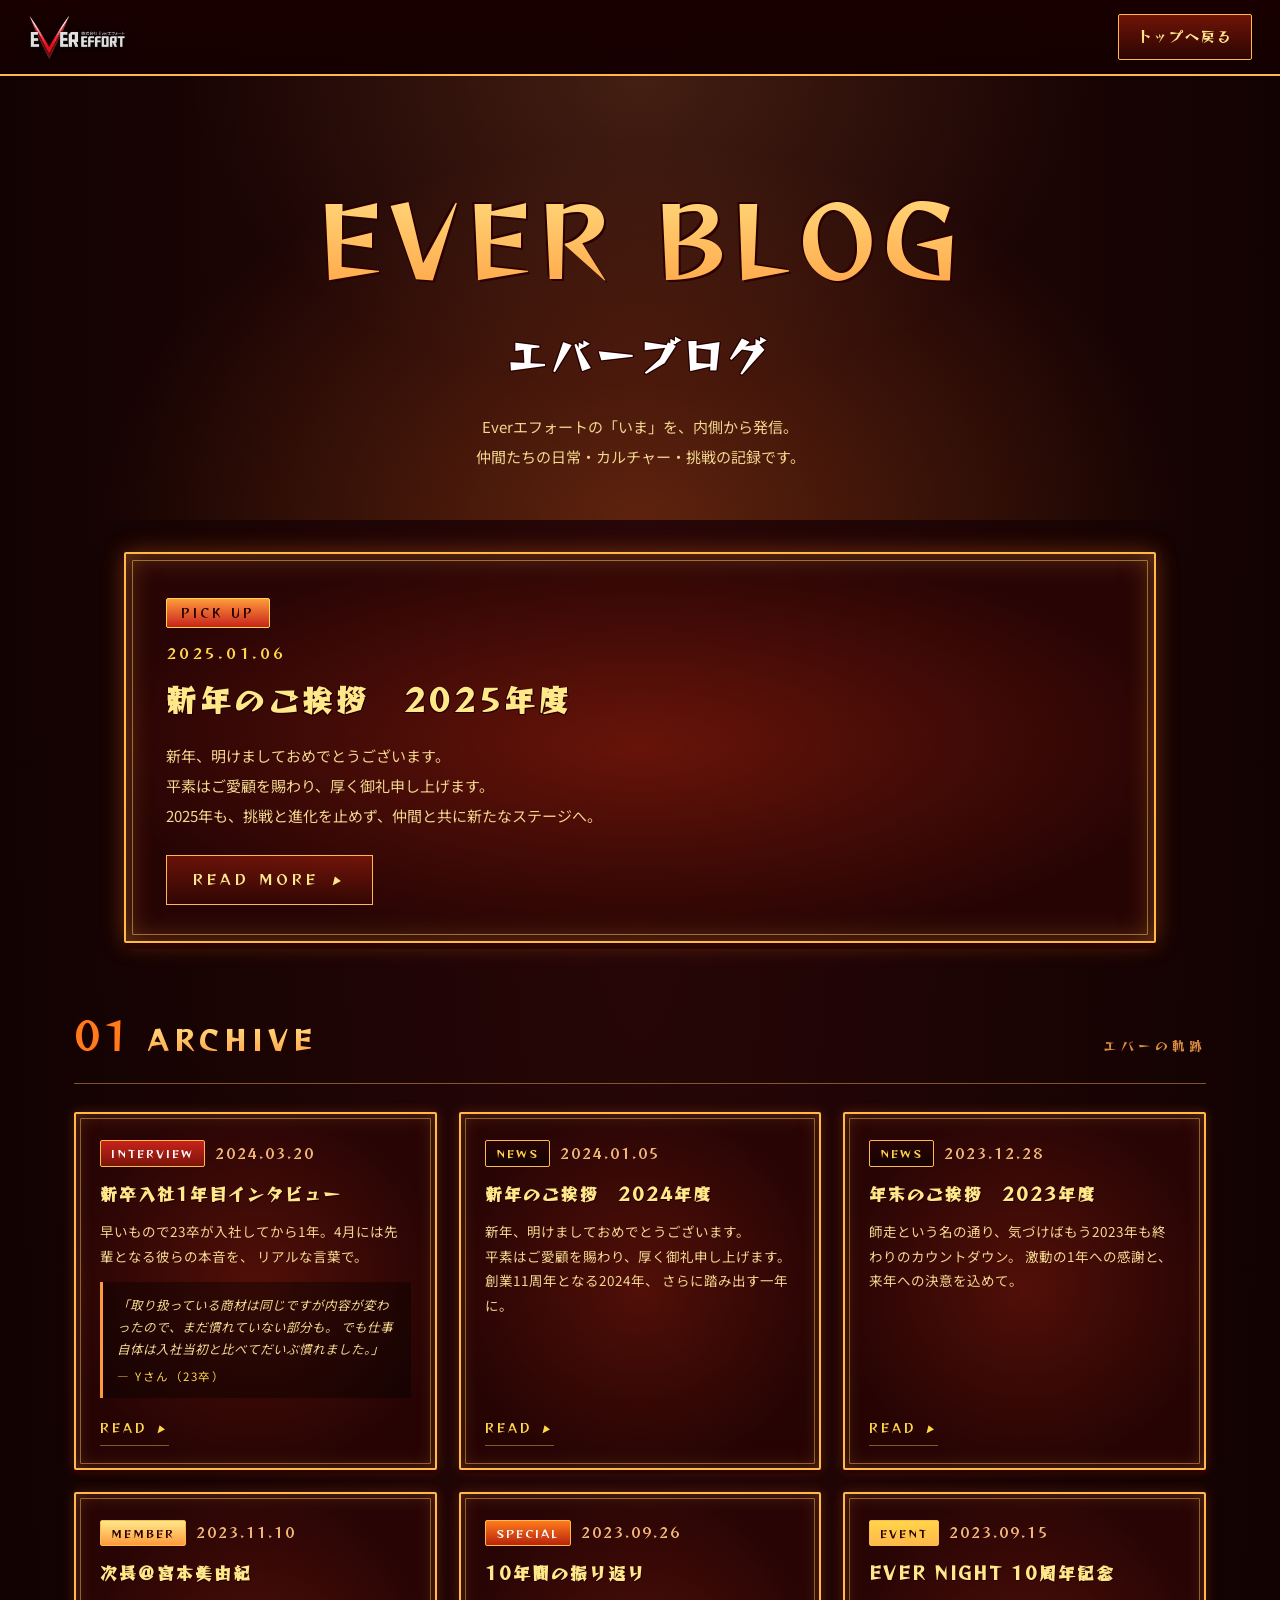
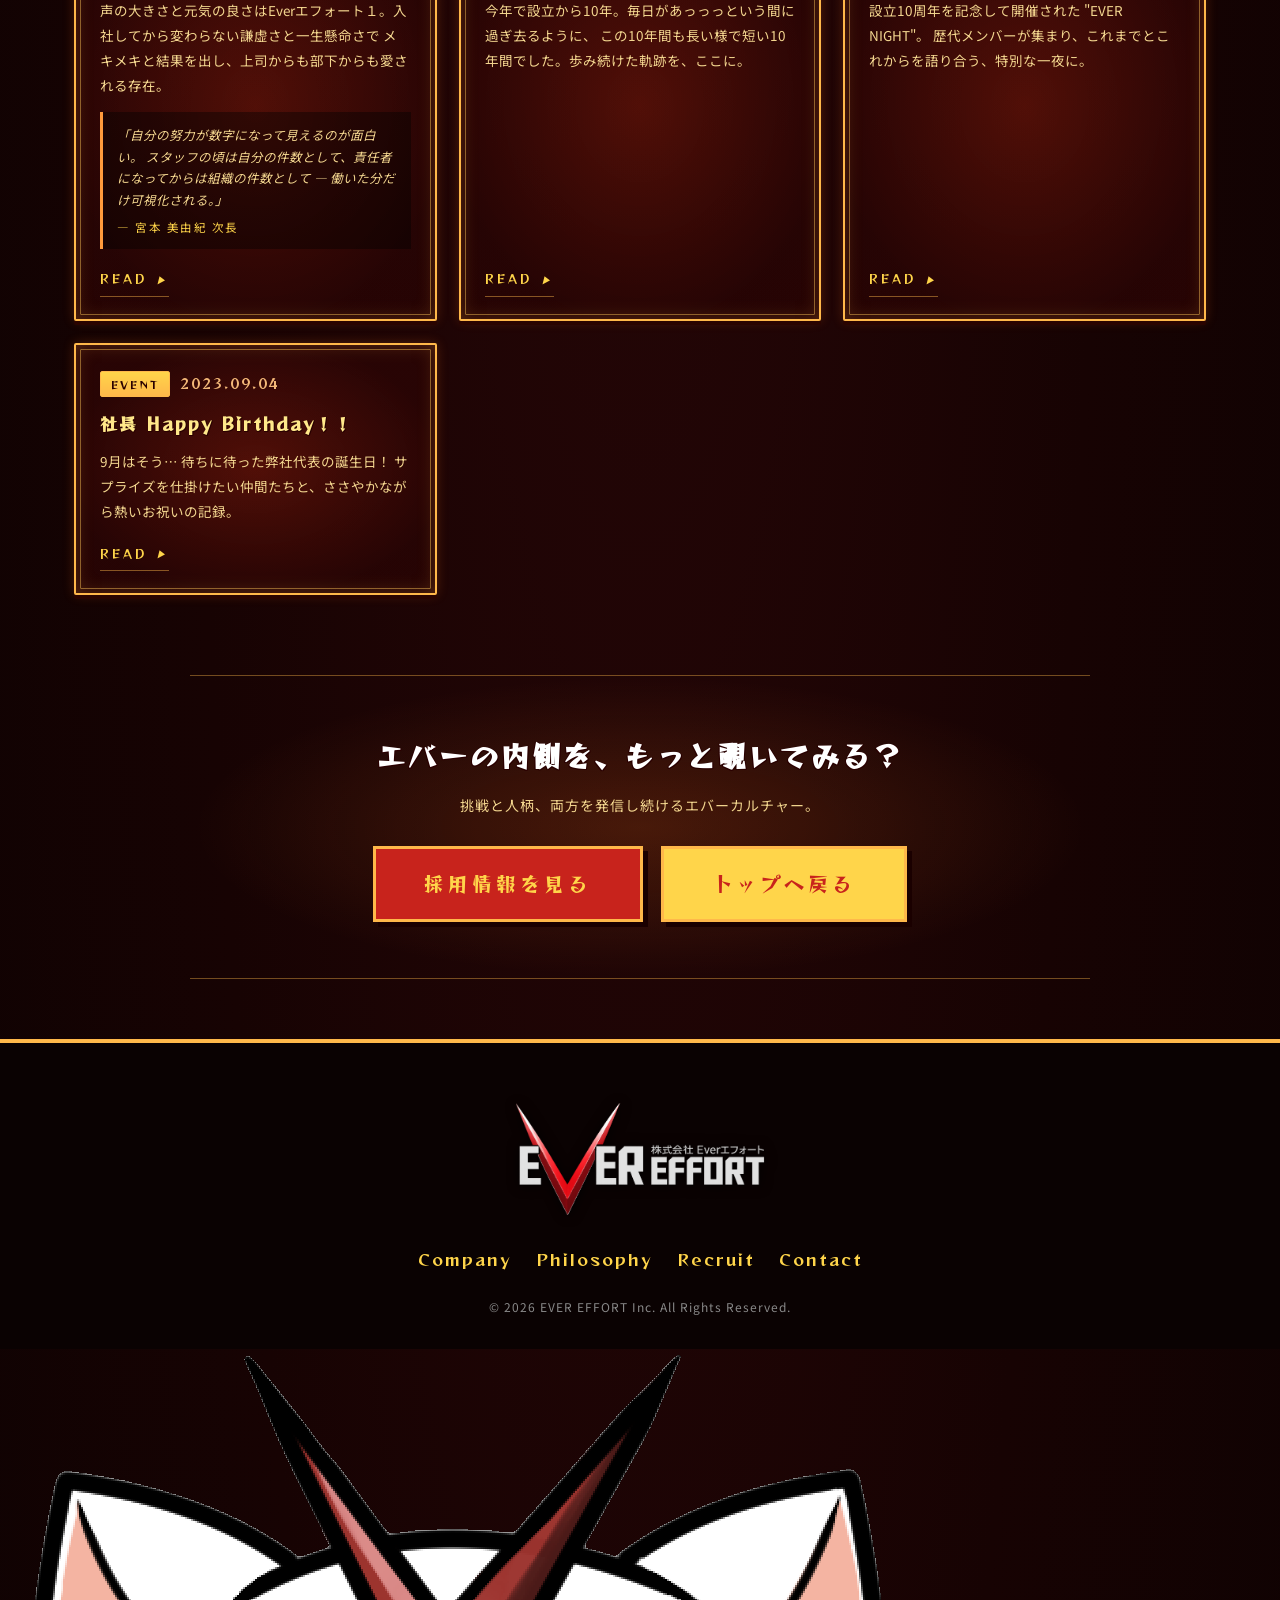
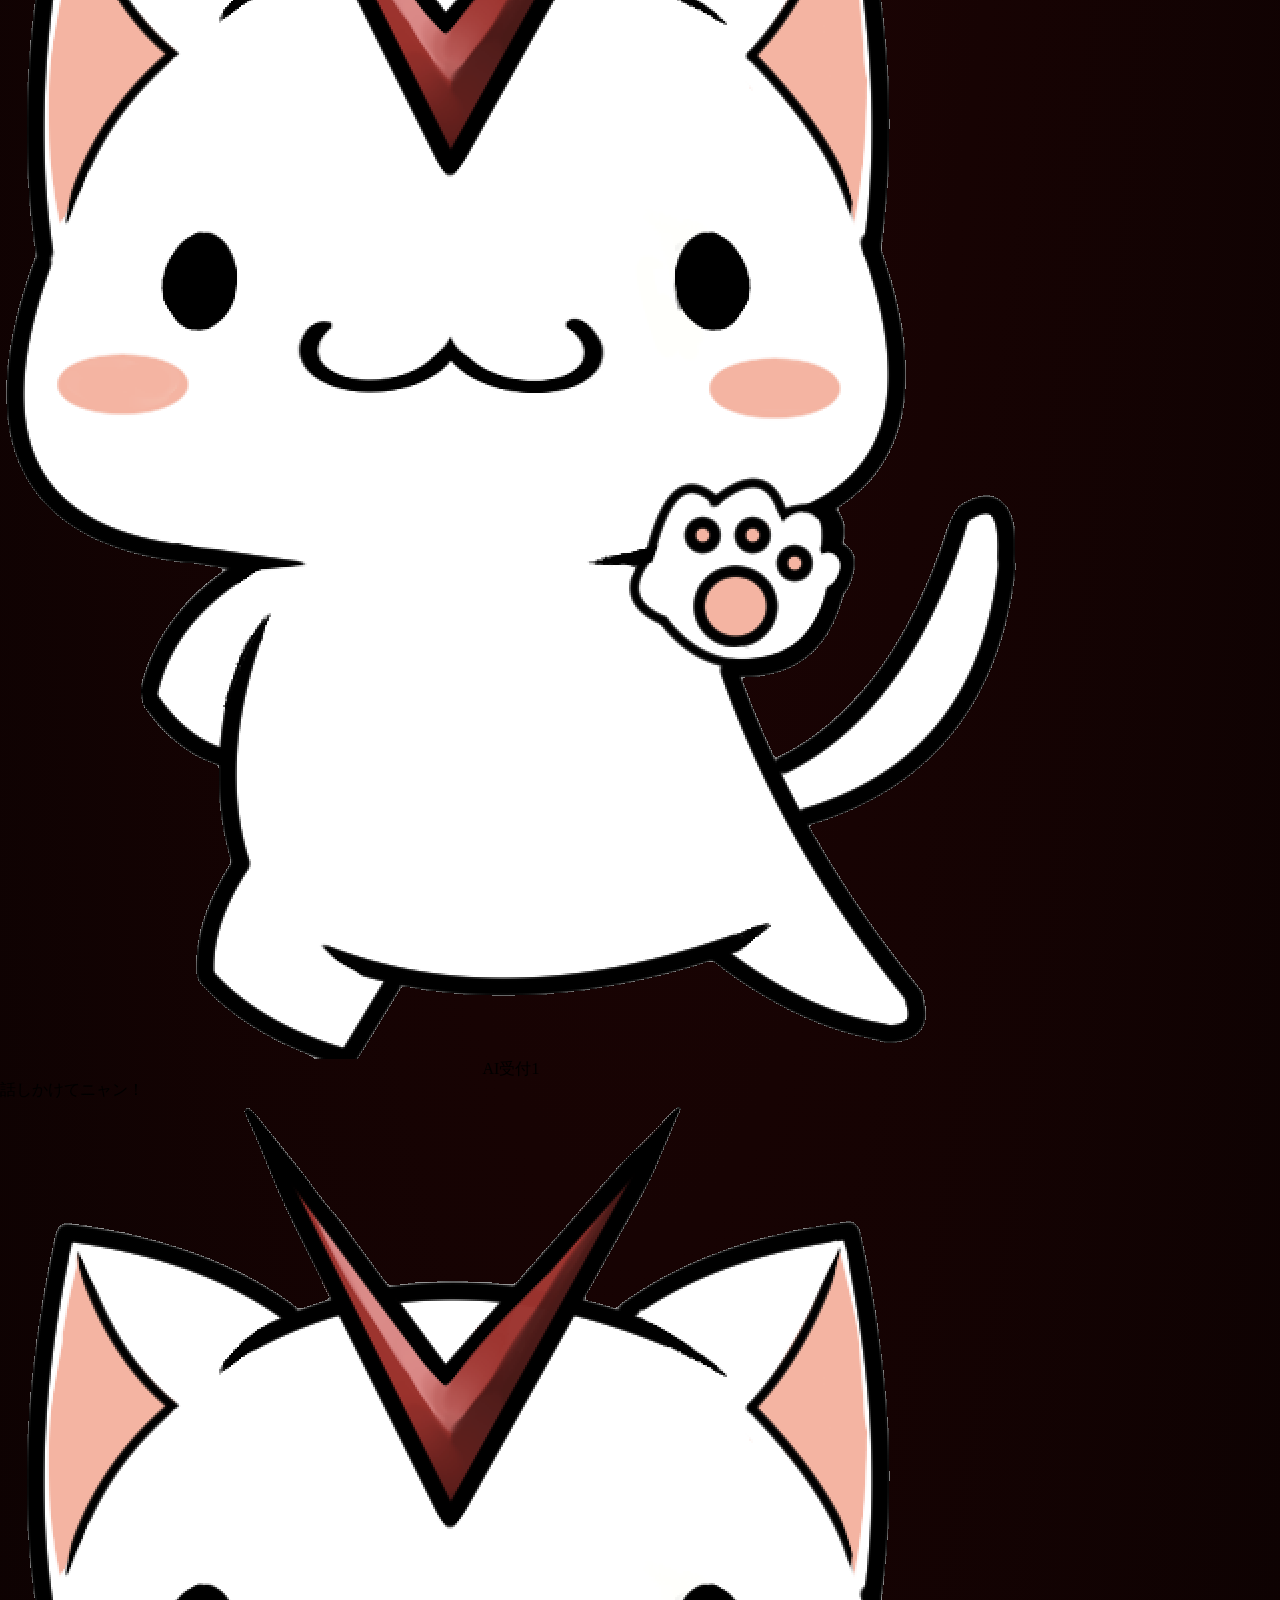
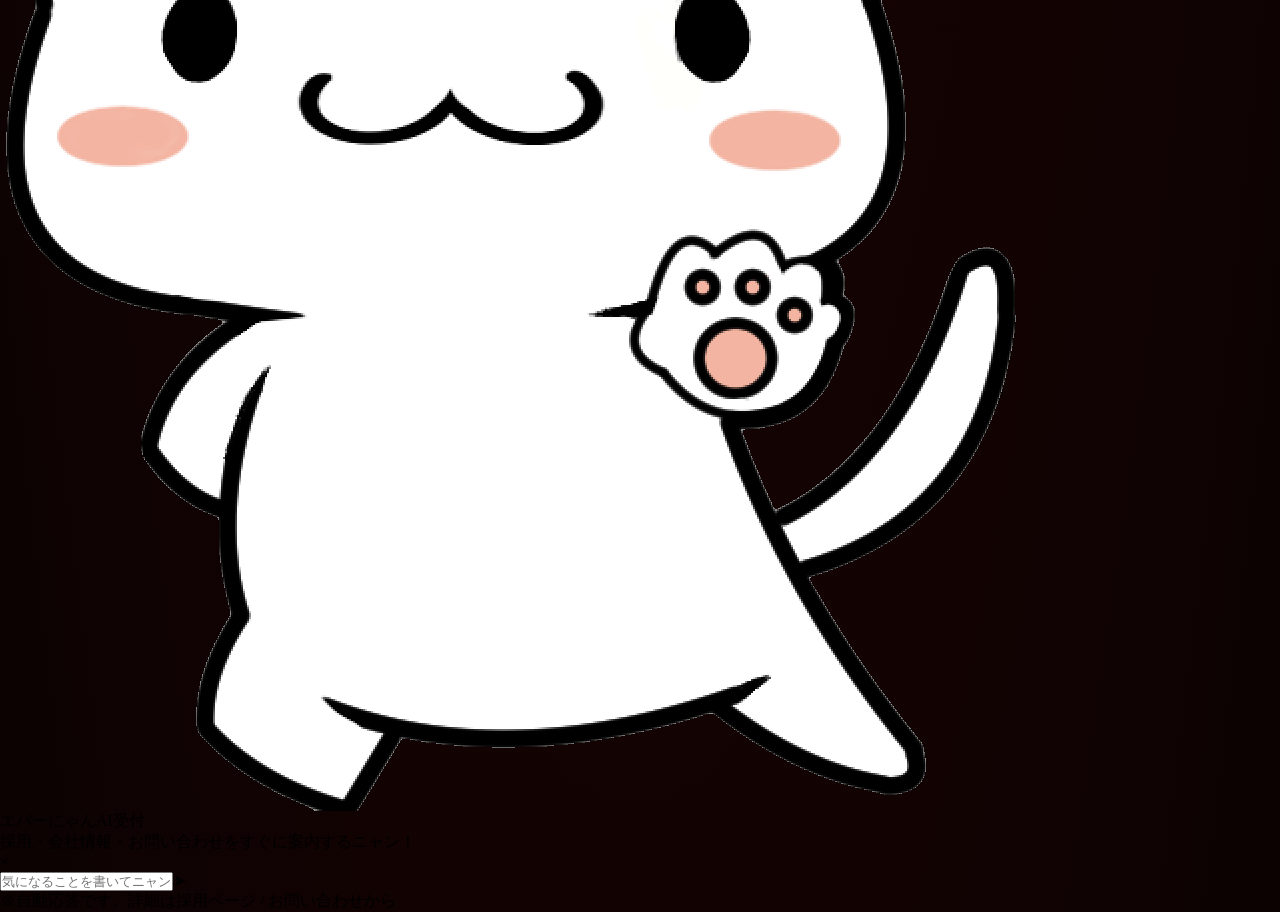
==== commit f519d021: "特集コンテンツセクション廃止、FVカルーセルに集約(7枚化) UX一貫性向上: 「アンカー内ジャンプ」と「別ページ遷移」が混在していた 特集コンテンツの導線を、すべて別ページ遷移するカルーセルに統一。" ====
--- a/blog.html
+++ b/blog.html
@@ -184,7 +184,6 @@
     <ul class="footer-nav">
       <li><a href="index.html#company">Company</a></li>
       <li><a href="index.html#philosophy">Philosophy</a></li>
-      <li><a href="index.html#special">Special</a></li>
       <li><a href="recruit.html">Recruit</a></li>
       <li><a href="index.html#contact">Contact</a></li>
     </ul>
--- a/css/style.css
+++ b/css/style.css
@@ -1,7 +1,7 @@
 /* ============ Reset ============ */
 *, *::before, *::after { box-sizing: border-box; margin: 0; padding: 0; }
 html { scroll-behavior: smooth; }
-#company, #philosophy, #special, #leaders, #recruit, #contact { scroll-margin-top: 24px; }
+#company, #philosophy, #leaders, #recruit, #contact { scroll-margin-top: 24px; }
 .leaders { max-width: 900px; margin: 0 auto; padding: 56px 24px 64px; text-align: center; }
 body {
   font-family: "Noto Sans JP", "Hiragino Kaku Gothic ProN", "Yu Gothic", sans-serif;
@@ -685,7 +685,8 @@
     0 6px 22px rgba(0,0,0,0.65);
 }
 .carousel-track .banner:not(.is-active) {
-  pointer-events: none;
+  pointer-events: auto;
+  cursor: pointer;
 }
 .carousel-track .banner.is-active:hover {
   filter: brightness(1.08) drop-shadow(0 0 20px rgba(255,180,60,0.9));
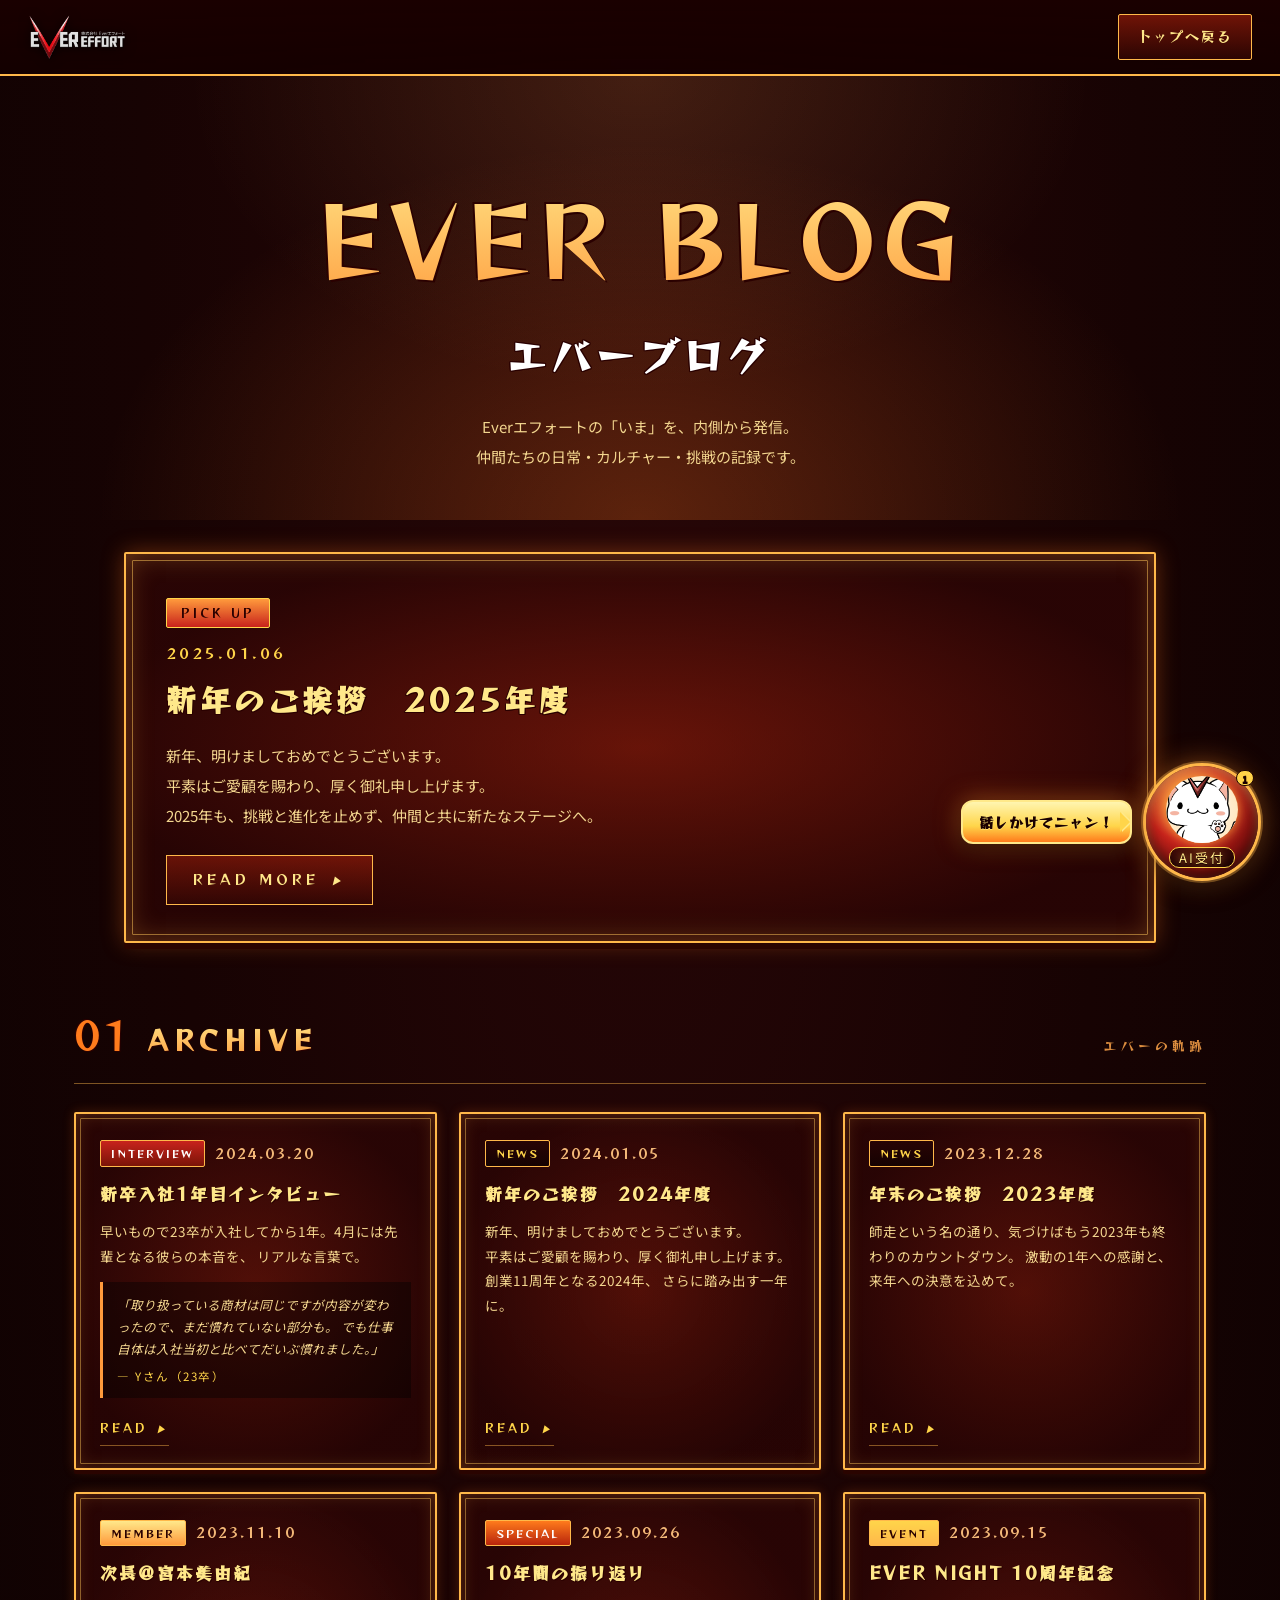
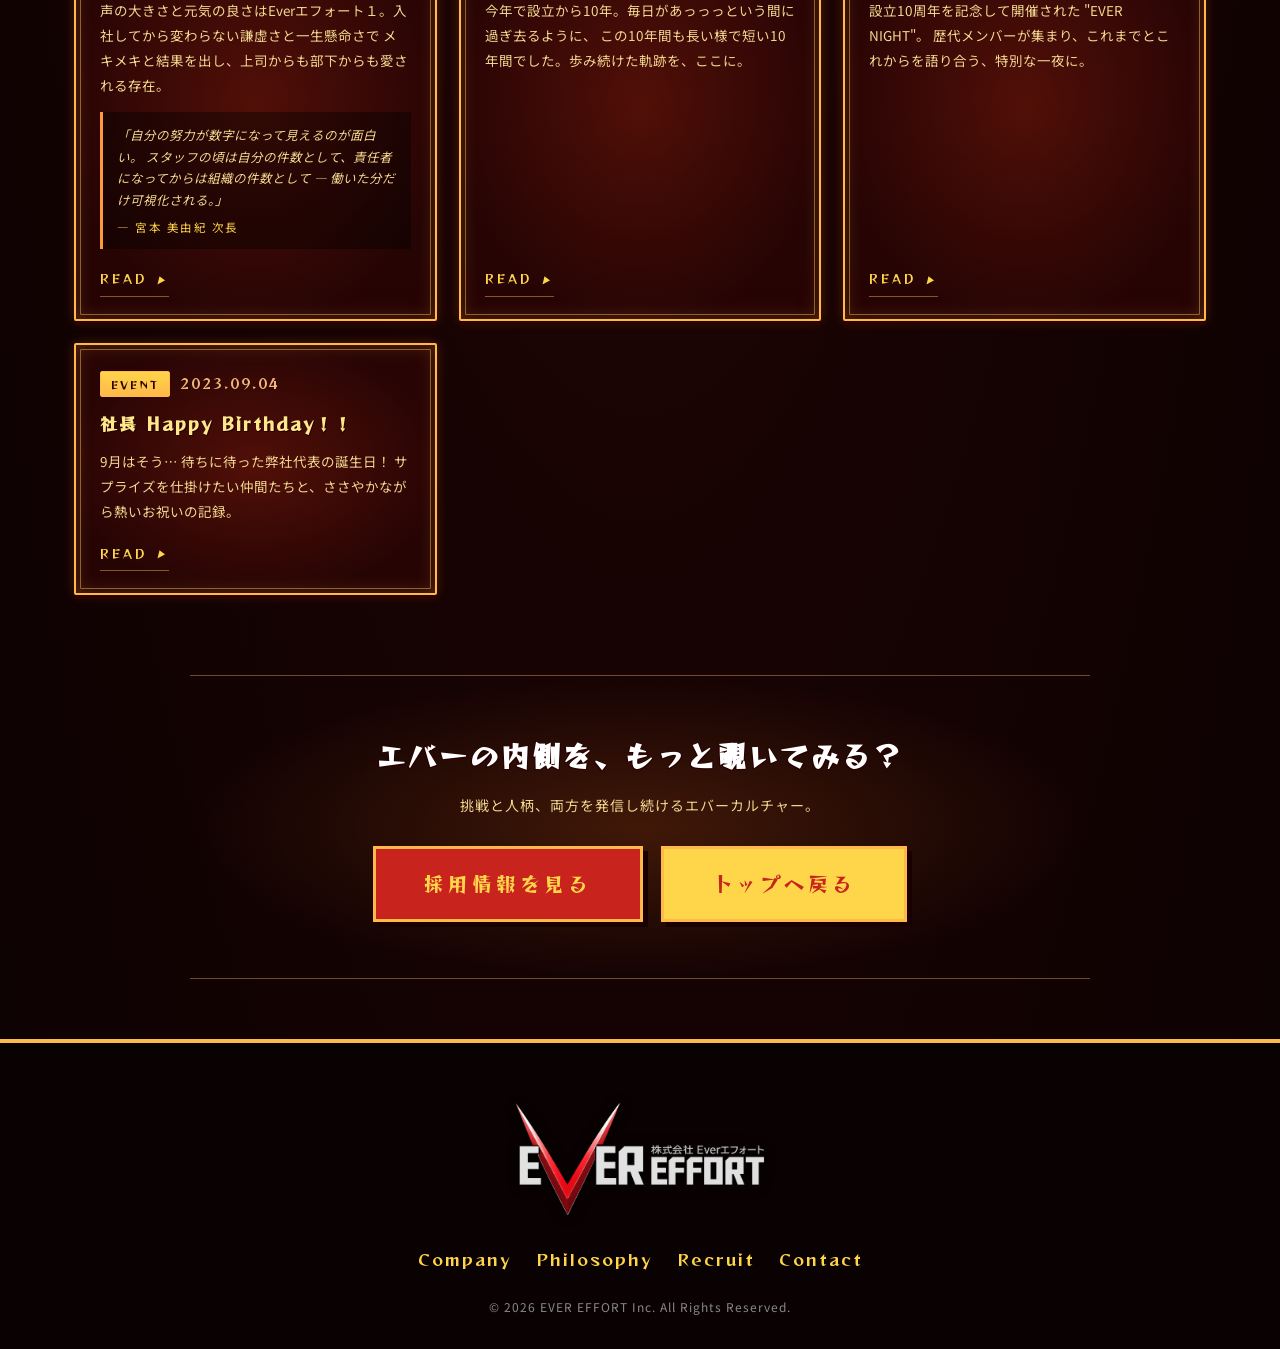
==== commit 7012d74f: "recruit/blog/interview/message/number に chat-widget.css リンク追加 chat-widget.js は読み込まれるがCSS未リンクのため、 .ev" ====
--- a/blog.html
+++ b/blog.html
@@ -13,6 +13,7 @@
 <link rel="stylesheet" href="css/style.css?v=20260514zc">
 <link rel="stylesheet" href="css/blog.css?v=20260514zc">
 <link rel="stylesheet" href="css/mobile.css?v=20260514zc">
+<link rel="stylesheet" href="css/chat-widget.css?v=20260515g">
 </head>
 <body class="page-blog">
 
--- a/css/style.css
+++ b/css/style.css
@@ -145,21 +145,21 @@
   overflow: hidden;
 }
 
-/* ファーストビュー背景画像 (夕焼け×海×椰子) */
+/* ファーストビュー背景画像 (トロピカル×海×椰子) */
 .sky {
   position: absolute; inset: 0;
   background:
-    url('../images/hero-bg.png') center center / cover no-repeat,
-    linear-gradient(180deg, #7a1a15 0%, #c44a20 55%, #f0a050 100%);
+    url('../images/hero-bg.jpg') center center / cover no-repeat,
+    linear-gradient(180deg, #4ec1f0 0%, #1ea3d4 55%, #0e7faa 100%);
 }
 .sky::after {
   content: "";
   position: absolute; inset: 0;
   background: linear-gradient(180deg,
-    rgba(60,10,8,0.10) 0%,
+    rgba(0,0,0,0.06) 0%,
     rgba(0,0,0,0) 40%,
     rgba(0,0,0,0) 70%,
-    rgba(60,10,8,0.18) 100%);
+    rgba(0,0,0,0.18) 100%);
   pointer-events: none;
 }
 /* 背景画像に含まれるためCSSシーン要素は非表示 */
@@ -1638,6 +1638,10 @@
   box-shadow: 5px 5px 0 #1a0000;
   transition: all .2s;
 }
+/* リンク化した feature-panel が a タグでも見た目が崩れないように */
+a.feature-panel-link { text-decoration: none; color: inherit; cursor: pointer; }
+a.feature-panel-link:hover { transform: translate(-2px, -2px); transition: transform .2s; }
+
 .btn-primary { background: #c8231c; color: #ffd54a; }
 .btn-secondary { background: #ffd54a; color: #c8231c; }
 .btn-large:hover {
--- a/css/mobile.css
+++ b/css/mobile.css
@@ -279,24 +279,25 @@
   }
 
   /* 中央：ヒーロー（モバイル用に背景画像をスコープ）
-     上を切り取って詰める：min-height を 52vh に、bg は center bottom 固定 */
+     底辺に黄色の区切り線(border-bottom) — カルーセルはこの上に乗る */
   .stage-center {
     position: relative;
     grid-column: unset;
     grid-row: unset;
     width: 100%;
     max-width: 100vw;
-    min-height: 52vh;
-    height: 52vh;
+    min-height: 56vh;
+    height: 56vh;
     padding: 12px 8px 0;
     order: 1;
-    overflow: hidden;
+    overflow: visible;
     background:
-      url('../images/hero-bg-mobile.png') center bottom / cover no-repeat,
-      linear-gradient(180deg, #2a0808 0%, #c44a20 50%, #1a0606 100%);
+      url('../images/hero-bg-mobile.jpg') center center / cover no-repeat,
+      linear-gradient(180deg, #4ec1f0 0%, #1ea3d4 50%, #0e7faa 100%);
     box-shadow:
-      inset 0 40px 40px -20px rgba(20,2,2,0.55),
-      inset 0 -40px 40px -20px rgba(20,2,2,0.45);
+      inset 0 30px 30px -20px rgba(20,2,2,0.35),
+      inset 0 -30px 30px -20px rgba(20,2,2,0.45);
+    border-bottom: 2px solid #ffb84a;
   }
   /* 縦書き→横書き2行に変更。位置は FV 左上 */
   .vertical-copy {
@@ -322,19 +323,9 @@
     white-space: nowrap !important;
   }
   .vertical-copy.hero-catch .vline { white-space: nowrap !important; }
-  /* モバイル: マスコット紹介はカルーセル直上に表示（キャラ足元〜やや上） */
-  .mascot-intro {
-    position: absolute !important;
-    left: 50% !important;
-    transform: translateX(-50%) rotate(-3deg) !important;
-    bottom: 178px !important;
-    top: auto !important;
-    align-items: center !important;
-    z-index: 12 !important;
-    pointer-events: none !important;
-  }
-  .mascot-intro-title { font-size: 10px !important; padding: 3px 10px !important; letter-spacing: 1.5px !important; }
-  .mascot-intro-name { font-size: 22px !important; letter-spacing: 3px !important; }
+  /* モバイル: マスコット紹介ラベルはキャラ画像と被るので非表示
+     (キャラの識別性は img の alt 属性とカルーセルで担保) */
+  .mascot-intro { display: none !important; }
   .vertical-copy .vline { display: block; }
   /* モバイルは横書きなので「…」の回転を解除 */
   .vertical-copy .v-ellipsis { transform: none; display: inline; }
@@ -360,29 +351,33 @@
     transform-origin: center bottom;
   }
 
-  /* ============ 右サイド: FV下部にオーバーレイ表示する横スクロールカルーセル ============
-     .side-right は .stage の子要素のため、.stage を基準に top で stage-center の底辺に揃える。
-     stage-center は 52vh、サイドライト高さ ≒ 114px (viewport 96 + padding 18) */
+  /* ============ 右サイド: stage-center 底の黄色区切り線にカルーセルを乗せる ============
+     負のmargin-topでカルーセルを持ち上げ、その中央付近にゴールド線が来るようにする。
+     横線は stage-center の border-bottom 側に置いているので、線は維持されたまま
+     カルーセルがその上に "乗っている" 見た目になる。 */
   .side-right {
-    position: absolute !important;
-    top: calc(52vh - 170px);
-    left: 0;
-    right: 0;
+    position: relative !important;
+    top: auto !important;
+    bottom: auto !important;
+    left: auto !important;
+    right: auto !important;
     width: 100%;
     max-width: 100vw;
+    margin-top: -135px;
     z-index: 8;
     grid-column: unset;
     grid-row: unset;
-    padding: 8px 6px 10px;
-    background: linear-gradient(180deg, rgba(20,4,4,0) 0%, rgba(20,4,4,0.55) 35%, rgba(20,4,4,0.82) 100%);
+    padding: 10px 6px 12px;
+    background: linear-gradient(180deg, rgba(20,4,4,0.95) 0%, #0e0202 30%, #0e0202 100%);
     border-top: none;
     border-left: none;
     flex-direction: row !important;
     align-items: center !important;
     justify-content: center !important;
     gap: 4px;
-    order: 0;
+    order: 2;
     overflow: visible !important;
+    box-shadow: 0 6px 18px rgba(0,0,0,0.45);
   }
   /* 矢印ボタン: 上下→左右に方向転換
      ▲ (U+25B2 上向き) + rotate(-90deg) = ◀ 左向き
@@ -872,30 +867,28 @@
     margin: 0 auto !important;
     display: block;
   }
-  /* Footer nav: ピラミッド配置 3+2（6カラムグリッドで上段は col1-2/3-4/5-6、下段は col2-3/4-5） */
+  /* Footer nav: 1行横並び (4項目を等間隔で配置) */
   .footer-nav {
-    display: grid !important;
-    grid-template-columns: repeat(6, 1fr);
-    column-gap: 4px;
-    row-gap: 10px;
-    width: 100%;
-    max-width: 340px;
-    margin: 0 auto 20px;
-    padding: 0;
+    display: flex !important;
+    flex-direction: row !important;
+    flex-wrap: nowrap !important;
+    justify-content: space-around !important;
+    align-items: center !important;
+    width: 100%;
+    max-width: 100%;
+    margin: 0 auto 18px;
+    padding: 0 6px;
     list-style: none;
     box-sizing: border-box;
+    gap: 2px;
   }
   .footer-nav li {
     list-style: none;
     text-align: center;
+    flex: 1 1 0;
     min-width: 0;
     overflow: hidden;
   }
-  .footer-nav li:nth-child(1) { grid-column: 1 / span 2; }
-  .footer-nav li:nth-child(2) { grid-column: 3 / span 2; }
-  .footer-nav li:nth-child(3) { grid-column: 5 / span 2; }
-  .footer-nav li:nth-child(4) { grid-column: 2 / span 2; }
-  .footer-nav li:nth-child(5) { grid-column: 4 / span 2; }
   .footer-nav a {
     display: inline-block;
     font-size: 11px;
@@ -950,9 +943,9 @@
   .vnav a { padding: 12px 14px; min-height: 50px; }
   .brand-logo { max-width: 160px; }
   .vertical-copy { font-size: 18px; letter-spacing: 1.5px; left: 12px; top: 12px; }
-  .stage-center { min-height: 50vh; height: 50vh; padding-bottom: 0; }
+  .stage-center { min-height: 54vh; height: 54vh; padding-bottom: 0; }
   .hero-image { max-width: 78%; max-height: 42vh; margin-top: 36px; margin-bottom: -8px; }
-  .side-right { top: calc(50vh - 165px) !important; }
+  /* .side-right は relative フロー配置のため top 上書きは不要 */
   .mobile-menu-btn-inner { font-size: 20px; letter-spacing: 4px; }
   .mobile-menu-btn { padding: 8px 22px; min-width: 108px; }
   .sec-title { font-size: 26px; letter-spacing: 1.5px; }
--- a/css/chat-widget.css
+++ b/css/chat-widget.css
@@ -0,0 +1,509 @@
+/* ==========================================================
+   エバーにゃんAI受付 - チャットウィジェット
+   赤×黒×金 ゲームUI 風 / 完全無料 / API なし
+   ========================================================== */
+
+.evchat-root { all: initial; }
+.evchat-root *,
+.evchat-root *::before,
+.evchat-root *::after {
+  box-sizing: border-box;
+  font-family: "Noto Sans JP", "Hiragino Kaku Gothic ProN", "Yu Gothic", sans-serif;
+}
+
+/* ============ ランチャーボタン ============ */
+.evchat-launcher {
+  position: fixed;
+  right: 22px;
+  bottom: 22px;
+  width: 112px;
+  height: 112px;
+  padding: 10px;
+  border: none;
+  cursor: pointer;
+  z-index: 9000;
+  border-radius: 50%;
+  background:
+    radial-gradient(circle at 35% 30%, #ffb84a 0%, #c8231c 38%, #6a0a0a 78%, #1a0000 100%);
+  box-shadow:
+    inset 0 -6px 14px rgba(0,0,0,0.55),
+    inset 0 4px 10px rgba(255,210,120,0.45),
+    0 0 0 3px #ffb84a,
+    0 0 0 5px rgba(255,184,74,0.35),
+    0 10px 22px rgba(0,0,0,0.55),
+    0 0 30px rgba(255,140,40,0.6);
+  display: flex;
+  align-items: center;
+  justify-content: center;
+  flex-direction: column;
+  color: #ffe98a;
+  text-shadow: 0 1px 0 #1a0000, 0 0 8px rgba(255,170,60,0.8);
+  font-family: "Reggae One", "Bangers", sans-serif;
+  animation: evchat-pulse 2.4s ease-in-out infinite;
+  transition: transform .18s ease, box-shadow .18s ease;
+}
+.evchat-launcher:hover {
+  transform: translateY(-3px) scale(1.05);
+  box-shadow:
+    inset 0 -6px 14px rgba(0,0,0,0.55),
+    inset 0 4px 10px rgba(255,210,120,0.55),
+    0 0 0 3px #ffd54a,
+    0 0 0 5px rgba(255,184,74,0.45),
+    0 14px 28px rgba(0,0,0,0.6),
+    0 0 42px rgba(255,140,40,0.85);
+}
+.evchat-launcher:focus-visible {
+  outline: 3px solid #ffe98a;
+  outline-offset: 4px;
+}
+.evchat-launcher-icon {
+  width: 72px;
+  height: 72px;
+  display: block;
+  margin-bottom: 4px;
+  border-radius: 50%;
+  overflow: hidden;
+  background: radial-gradient(circle, #fff 0%, #ffe9c4 70%, #ffb84a 100%);
+  filter: drop-shadow(0 0 6px rgba(255,170,60,0.9));
+}
+.evchat-launcher-icon img {
+  width: 100%;
+  height: 100%;
+  object-fit: cover;
+  object-position: 50% 30%;
+  display: block;
+}
+.evchat-launcher-label {
+  font-size: 13px;
+  letter-spacing: 2px;
+  line-height: 1;
+  background: rgba(0,0,0,0.65);
+  padding: 3px 9px;
+  border-radius: 10px;
+  border: 1px solid #ffd54a;
+}
+
+/* 横に出る吹き出しヒント（自動で消える） */
+.evchat-hint {
+  position: fixed;
+  right: 148px;
+  bottom: 56px;
+  z-index: 9050;
+  background: linear-gradient(180deg, #fff5b0 0%, #ffd54a 60%, #ff7b1c 100%);
+  color: #1a0000;
+  font-family: "Reggae One", "Noto Sans JP", sans-serif;
+  font-size: 14px;
+  font-weight: 700;
+  letter-spacing: 1px;
+  padding: 10px 16px;
+  border: 2px solid #ffe98a;
+  border-radius: 12px;
+  box-shadow:
+    0 6px 18px rgba(0,0,0,0.5),
+    0 0 24px rgba(255,140,40,0.5);
+  text-shadow: 0 1px 0 rgba(255,233,138,0.6);
+  white-space: nowrap;
+  animation: evchat-hint-in .35s cubic-bezier(.18,.9,.32,1.25) both,
+             evchat-hint-bob 2.2s ease-in-out 1s infinite;
+  pointer-events: none;
+}
+.evchat-hint::after {
+  content: "";
+  position: absolute;
+  right: -10px;
+  top: 50%;
+  transform: translateY(-50%);
+  border: 10px solid transparent;
+  border-left-color: #ffd54a;
+  filter: drop-shadow(2px 0 0 #ffe98a);
+}
+.evchat-hint.is-gone {
+  animation: evchat-hint-out .25s ease forwards;
+}
+@keyframes evchat-hint-in {
+  from { opacity: 0; transform: translateX(20px) scale(.85); }
+  to   { opacity: 1; transform: translateX(0) scale(1); }
+}
+@keyframes evchat-hint-out {
+  to { opacity: 0; transform: translateX(20px) scale(.9); }
+}
+@keyframes evchat-hint-bob {
+  0%, 100% { transform: translateX(0); }
+  50%      { transform: translateX(-6px); }
+}
+@keyframes evchat-pulse {
+  0%, 100% {
+    box-shadow:
+      inset 0 -6px 14px rgba(0,0,0,0.55),
+      inset 0 4px 10px rgba(255,210,120,0.45),
+      0 0 0 3px #ffb84a,
+      0 0 0 5px rgba(255,184,74,0.35),
+      0 10px 22px rgba(0,0,0,0.55),
+      0 0 30px rgba(255,140,40,0.6);
+  }
+  50% {
+    box-shadow:
+      inset 0 -6px 14px rgba(0,0,0,0.55),
+      inset 0 4px 10px rgba(255,210,120,0.55),
+      0 0 0 3px #ffd54a,
+      0 0 0 7px rgba(255,184,74,0.55),
+      0 10px 22px rgba(0,0,0,0.55),
+      0 0 48px rgba(255,160,50,0.9);
+  }
+}
+.evchat-launcher.is-hidden { opacity: 0; visibility: hidden; pointer-events: none; transform: scale(.5); }
+
+/* 通知ドット（初回未開封時など） */
+.evchat-badge {
+  position: absolute;
+  top: 4px; right: 4px;
+  min-width: 16px; height: 16px;
+  padding: 0 5px;
+  background: #ffd54a;
+  color: #1a0000;
+  font-size: 10px;
+  line-height: 16px;
+  border-radius: 8px;
+  border: 1.5px solid #1a0000;
+  font-weight: 900;
+}
+
+/* ============ ウィンドウ ============ */
+.evchat-window {
+  position: fixed;
+  right: 22px;
+  bottom: 22px;
+  width: 540px;
+  max-width: calc(100vw - 24px);
+  height: 780px;
+  max-height: calc(100vh - 40px);
+  z-index: 9100;
+  display: flex;
+  flex-direction: column;
+  background:
+    radial-gradient(circle at 50% 0%, rgba(255,120,40,0.18) 0%, transparent 55%),
+    linear-gradient(180deg, #2a0808 0%, #1a0000 50%, #0d0000 100%);
+  border: 2px solid #ffb84a;
+  border-radius: 14px;
+  box-shadow:
+    inset 0 0 28px rgba(255,140,40,0.18),
+    0 0 0 4px rgba(255,184,74,0.18),
+    0 22px 52px rgba(0,0,0,0.65),
+    0 0 60px rgba(255,90,30,0.35);
+  transform-origin: bottom right;
+  transform: scale(.6) translateY(20px);
+  opacity: 0;
+  pointer-events: none;
+  transition: transform .28s cubic-bezier(.18,.9,.32,1.25), opacity .25s ease;
+  overflow: hidden;
+}
+.evchat-window.is-open {
+  transform: scale(1) translateY(0);
+  opacity: 1;
+  pointer-events: auto;
+}
+
+/* ヘッダー */
+.evchat-header {
+  position: relative;
+  padding: 14px 16px 12px;
+  background: linear-gradient(180deg, #c8231c 0%, #6a0a0a 100%);
+  border-bottom: 2px solid #ffb84a;
+  color: #ffe98a;
+  display: flex;
+  align-items: center;
+  gap: 12px;
+}
+.evchat-header::after {
+  content: "";
+  position: absolute;
+  left: 0; right: 0; bottom: -2px;
+  height: 2px;
+  background: linear-gradient(90deg, transparent, #ffd54a, transparent);
+  opacity: 0.6;
+}
+.evchat-avatar {
+  width: 56px; height: 56px;
+  border-radius: 50%;
+  background:
+    radial-gradient(circle at 50% 40%, #fff 0%, #ffe9c4 60%, #ffb84a 100%);
+  border: 2px solid #ffe98a;
+  box-shadow: 0 0 12px rgba(255,170,60,0.7), inset 0 -4px 8px rgba(0,0,0,0.2);
+  display: flex; align-items: center; justify-content: center;
+  flex-shrink: 0;
+  overflow: hidden;
+}
+.evchat-avatar img {
+  width: 100%;
+  height: 100%;
+  object-fit: cover;
+  object-position: 50% 28%;
+  display: block;
+}
+.evchat-launcher-mascot {
+  width: 100%;
+  height: 100%;
+  object-fit: cover;
+  object-position: 50% 32%;
+  border-radius: 50%;
+  display: block;
+  filter: drop-shadow(0 2px 4px rgba(0,0,0,0.4));
+}
+.evchat-title {
+  flex: 1;
+  min-width: 0;
+}
+.evchat-title-main {
+  font-family: "Reggae One", "Yuji Syuku", "Noto Serif JP", serif;
+  font-size: 17px;
+  letter-spacing: 2px;
+  color: #ffe98a;
+  text-shadow: 1px 1px 0 #1a0000, 0 0 8px rgba(255,170,60,0.6);
+  line-height: 1.1;
+}
+.evchat-title-sub {
+  font-size: 10px;
+  letter-spacing: 1px;
+  color: #ffd9b0;
+  margin-top: 4px;
+  line-height: 1.4;
+}
+.evchat-close {
+  width: 28px; height: 28px;
+  border-radius: 50%;
+  border: 1.5px solid #ffe98a;
+  background: rgba(0,0,0,0.4);
+  color: #ffe98a;
+  font-size: 18px;
+  line-height: 1;
+  cursor: pointer;
+  display: flex; align-items: center; justify-content: center;
+  transition: background .15s ease, transform .15s ease;
+  flex-shrink: 0;
+}
+.evchat-close:hover { background: rgba(200,35,28,0.7); transform: rotate(90deg); }
+
+/* メッセージ領域 */
+.evchat-body {
+  flex: 1;
+  min-height: 0;
+  overflow-y: auto;
+  overflow-x: hidden;
+  padding: 16px 14px;
+  display: flex;
+  flex-direction: column;
+  gap: 12px;
+  scrollbar-width: thin;
+  scrollbar-color: #ffb84a #1a0000;
+}
+.evchat-body::-webkit-scrollbar { width: 8px; }
+.evchat-body::-webkit-scrollbar-track { background: #1a0000; }
+.evchat-body::-webkit-scrollbar-thumb {
+  background: linear-gradient(180deg, #ffd54a, #c8231c);
+  border-radius: 4px;
+  border: 1px solid #ffb84a;
+}
+
+/* メッセージ吹き出し */
+.evchat-msg {
+  max-width: 86%;
+  padding: 12px 16px;
+  font-size: 14.5px;
+  line-height: 1.75;
+  word-break: break-word;
+  position: relative;
+  animation: evchat-msg-in .25s ease;
+}
+@keyframes evchat-msg-in {
+  from { opacity: 0; transform: translateY(6px); }
+  to   { opacity: 1; transform: translateY(0); }
+}
+.evchat-msg.is-bot {
+  align-self: flex-start;
+  background:
+    linear-gradient(180deg, rgba(80,12,12,0.95) 0%, rgba(40,4,4,0.95) 100%);
+  border: 1px solid #ffb84a;
+  border-radius: 4px 14px 14px 14px;
+  color: #fff5dc;
+  box-shadow:
+    inset 0 0 12px rgba(255,140,40,0.12),
+    0 4px 10px rgba(0,0,0,0.4);
+}
+.evchat-msg.is-bot::before {
+  content: "🐾";
+  position: absolute;
+  left: -10px; top: -10px;
+  width: 22px; height: 22px;
+  background: linear-gradient(135deg, #ffd54a, #c8231c);
+  border: 1.5px solid #1a0000;
+  border-radius: 50%;
+  font-size: 11px;
+  display: flex; align-items: center; justify-content: center;
+}
+.evchat-msg.is-user {
+  align-self: flex-end;
+  background: linear-gradient(180deg, #2a0808 0%, #0d0000 100%);
+  border: 1.5px solid #ffd54a;
+  border-radius: 14px 4px 14px 14px;
+  color: #ffe98a;
+  text-shadow: 1px 1px 0 #1a0000;
+}
+
+/* タイピングインジケータ */
+.evchat-typing {
+  align-self: flex-start;
+  background:
+    linear-gradient(180deg, rgba(80,12,12,0.95) 0%, rgba(40,4,4,0.95) 100%);
+  border: 1px solid #ffb84a;
+  border-radius: 4px 14px 14px 14px;
+  padding: 12px 16px;
+  display: inline-flex;
+  gap: 6px;
+}
+.evchat-typing span {
+  width: 8px; height: 8px;
+  background: #ffd54a;
+  border-radius: 50%;
+  animation: evchat-blink 1s infinite;
+}
+.evchat-typing span:nth-child(2) { animation-delay: .15s; }
+.evchat-typing span:nth-child(3) { animation-delay: .3s; }
+@keyframes evchat-blink {
+  0%, 80%, 100% { opacity: 0.3; transform: scale(0.8); }
+  40% { opacity: 1; transform: scale(1); }
+}
+
+/* クイック / CTA ボタン */
+.evchat-quicks {
+  display: flex;
+  flex-wrap: wrap;
+  gap: 8px;
+  padding: 0 2px;
+  animation: evchat-msg-in .3s ease .1s both;
+}
+.evchat-quick {
+  font-family: "Noto Sans JP", sans-serif;
+  font-size: 12.5px;
+  font-weight: 700;
+  letter-spacing: 0.5px;
+  padding: 8px 14px;
+  background:
+    linear-gradient(180deg, #c8231c 0%, #7a0d0d 100%);
+  color: #ffe98a;
+  border: 1.5px solid #ffd54a;
+  border-radius: 999px;
+  cursor: pointer;
+  text-shadow: 1px 1px 0 #1a0000;
+  box-shadow:
+    inset 0 -2px 6px rgba(0,0,0,0.45),
+    inset 0 1px 2px rgba(255,210,120,0.4),
+    0 3px 8px rgba(0,0,0,0.4);
+  transition: transform .12s ease, box-shadow .12s ease, background .12s ease;
+}
+.evchat-quick:hover {
+  transform: translateY(-1px);
+  background: linear-gradient(180deg, #e0301f 0%, #8e1010 100%);
+  box-shadow:
+    inset 0 -2px 6px rgba(0,0,0,0.45),
+    inset 0 1px 2px rgba(255,210,120,0.6),
+    0 4px 14px rgba(255,90,30,0.55);
+}
+.evchat-quick:active { transform: translateY(0); }
+.evchat-quick.is-cta {
+  background: linear-gradient(180deg, #ffd54a 0%, #c8231c 60%, #6a0a0a 100%);
+  color: #1a0000;
+  text-shadow: 0 1px 0 rgba(255,233,138,0.5);
+  border-color: #ffe98a;
+}
+
+/* フッター入力 */
+.evchat-footer {
+  border-top: 2px solid #ffb84a;
+  padding: 10px 12px;
+  background: linear-gradient(180deg, #1a0000 0%, #0d0000 100%);
+  display: flex;
+  gap: 8px;
+  position: relative;
+}
+.evchat-footer::before {
+  content: "";
+  position: absolute;
+  left: 0; right: 0; top: -2px;
+  height: 2px;
+  background: linear-gradient(90deg, transparent, #ffd54a, transparent);
+  opacity: 0.6;
+}
+.evchat-input {
+  flex: 1;
+  min-width: 0;
+  padding: 10px 12px;
+  background: rgba(20,2,2,0.9);
+  border: 1.5px solid #6a0a0a;
+  border-radius: 8px;
+  color: #fff5dc;
+  font-size: 13px;
+  outline: none;
+  transition: border-color .15s ease, box-shadow .15s ease;
+}
+.evchat-input::placeholder { color: rgba(255,233,138,0.45); }
+.evchat-input:focus {
+  border-color: #ffd54a;
+  box-shadow: 0 0 0 2px rgba(255,184,74,0.3), inset 0 0 8px rgba(255,140,40,0.15);
+}
+.evchat-send {
+  width: 44px;
+  border: 1.5px solid #ffd54a;
+  border-radius: 8px;
+  background: linear-gradient(180deg, #ffd54a 0%, #c8231c 60%, #6a0a0a 100%);
+  color: #1a0000;
+  font-size: 16px;
+  font-weight: 900;
+  cursor: pointer;
+  box-shadow:
+    inset 0 -2px 4px rgba(0,0,0,0.45),
+    0 3px 8px rgba(0,0,0,0.4);
+  transition: transform .12s ease, filter .12s ease;
+}
+.evchat-send:hover { filter: brightness(1.12); transform: translateY(-1px); }
+.evchat-send:active { transform: translateY(0); }
+
+.evchat-disclaimer {
+  font-size: 9.5px;
+  color: rgba(255,233,138,0.4);
+  text-align: center;
+  padding: 0 10px 8px;
+  letter-spacing: 0.5px;
+  background: #0d0000;
+}
+
+/* ============ モバイル ============ */
+@media (max-width: 768px) {
+  .evchat-launcher {
+    right: 14px;
+    bottom: 14px;
+    width: 92px;
+    height: 92px;
+    padding: 8px;
+  }
+  .evchat-launcher-icon { width: 60px; height: 60px; }
+  .evchat-launcher-label { font-size: 11px; letter-spacing: 1px; padding: 2px 7px; }
+  .evchat-hint {
+    right: 116px;
+    bottom: 42px;
+    font-size: 12px;
+    padding: 7px 12px;
+  }
+  .evchat-window {
+    right: 8px;
+    bottom: 8px;
+    width: calc(100vw - 16px);
+    max-width: calc(100vw - 16px);
+    height: 88vh;
+    max-height: calc(100vh - 24px);
+  }
+  .evchat-avatar { width: 48px; height: 48px; }
+  .evchat-title-main { font-size: 15px; letter-spacing: 1.5px; }
+  .evchat-title-sub { font-size: 9.5px; }
+  .evchat-msg { font-size: 13px; padding: 9px 12px; }
+  .evchat-quick { font-size: 11.5px; padding: 7px 11px; }
+}
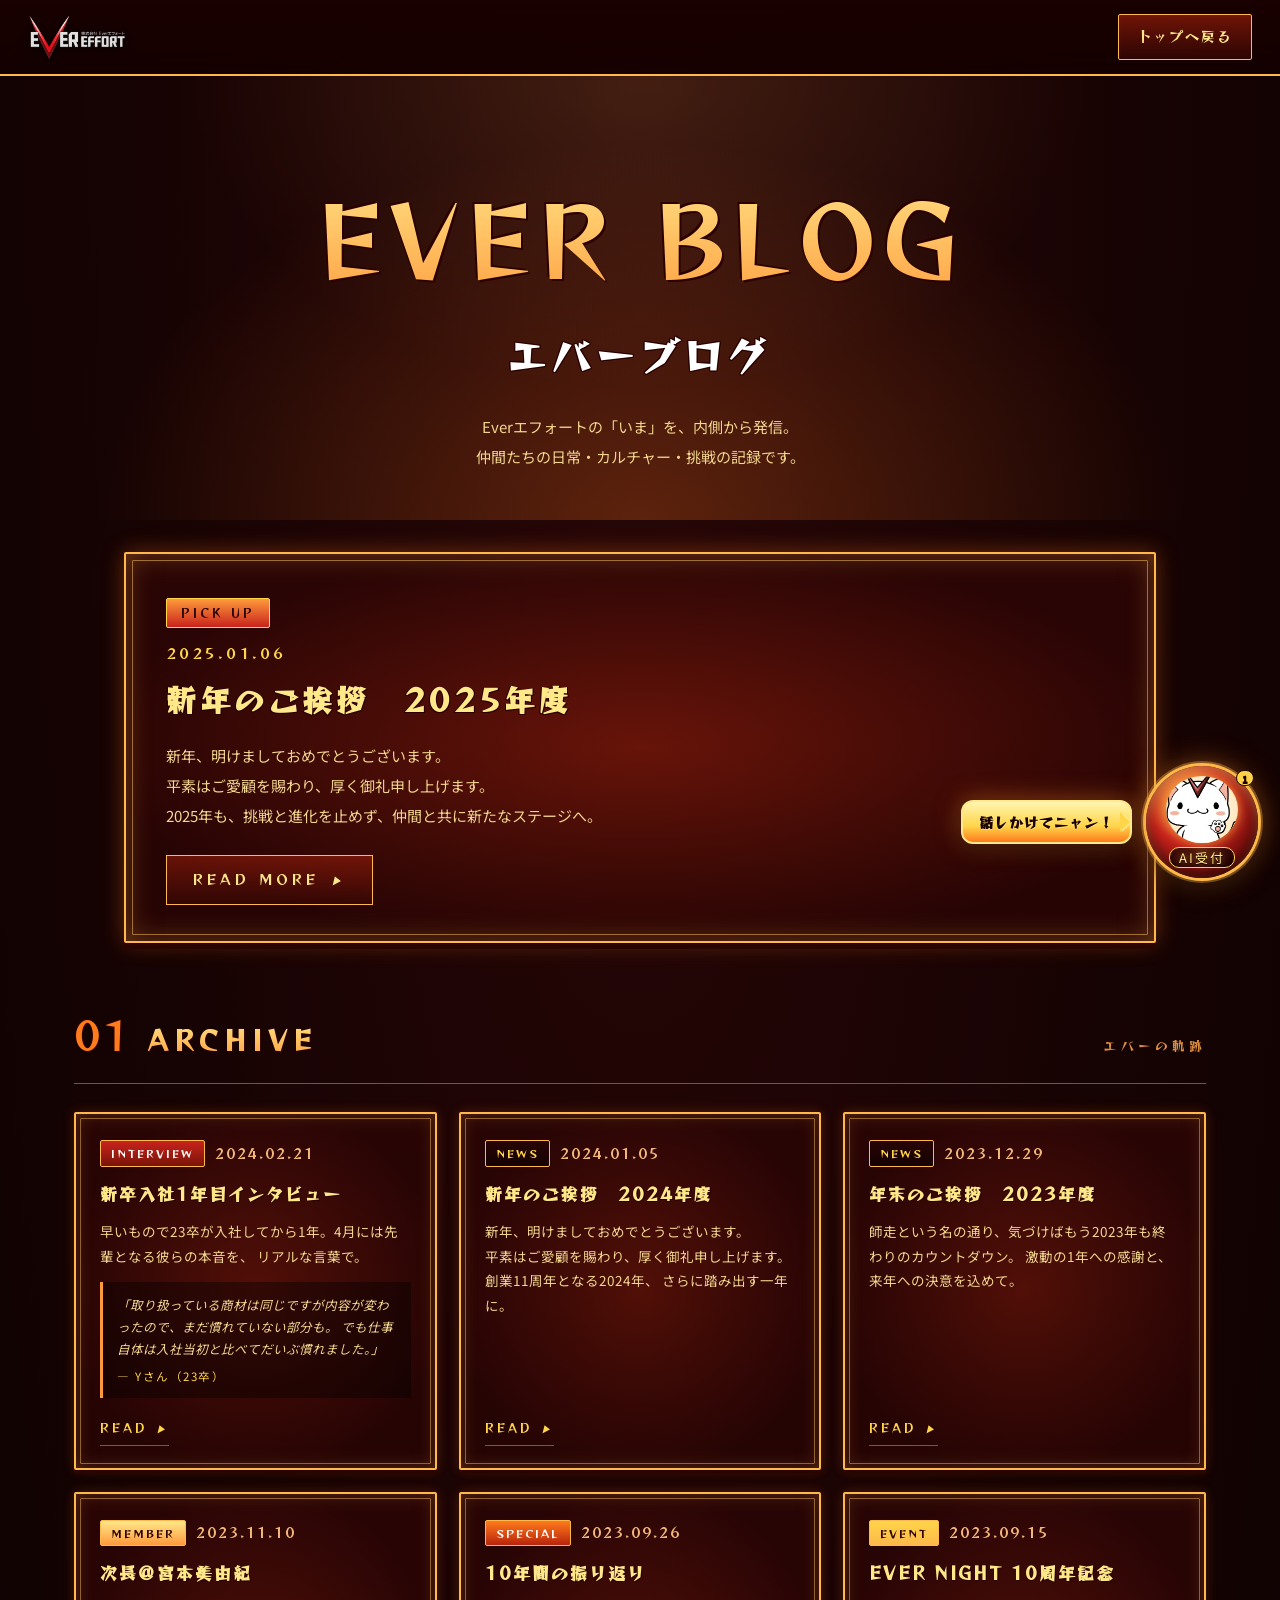
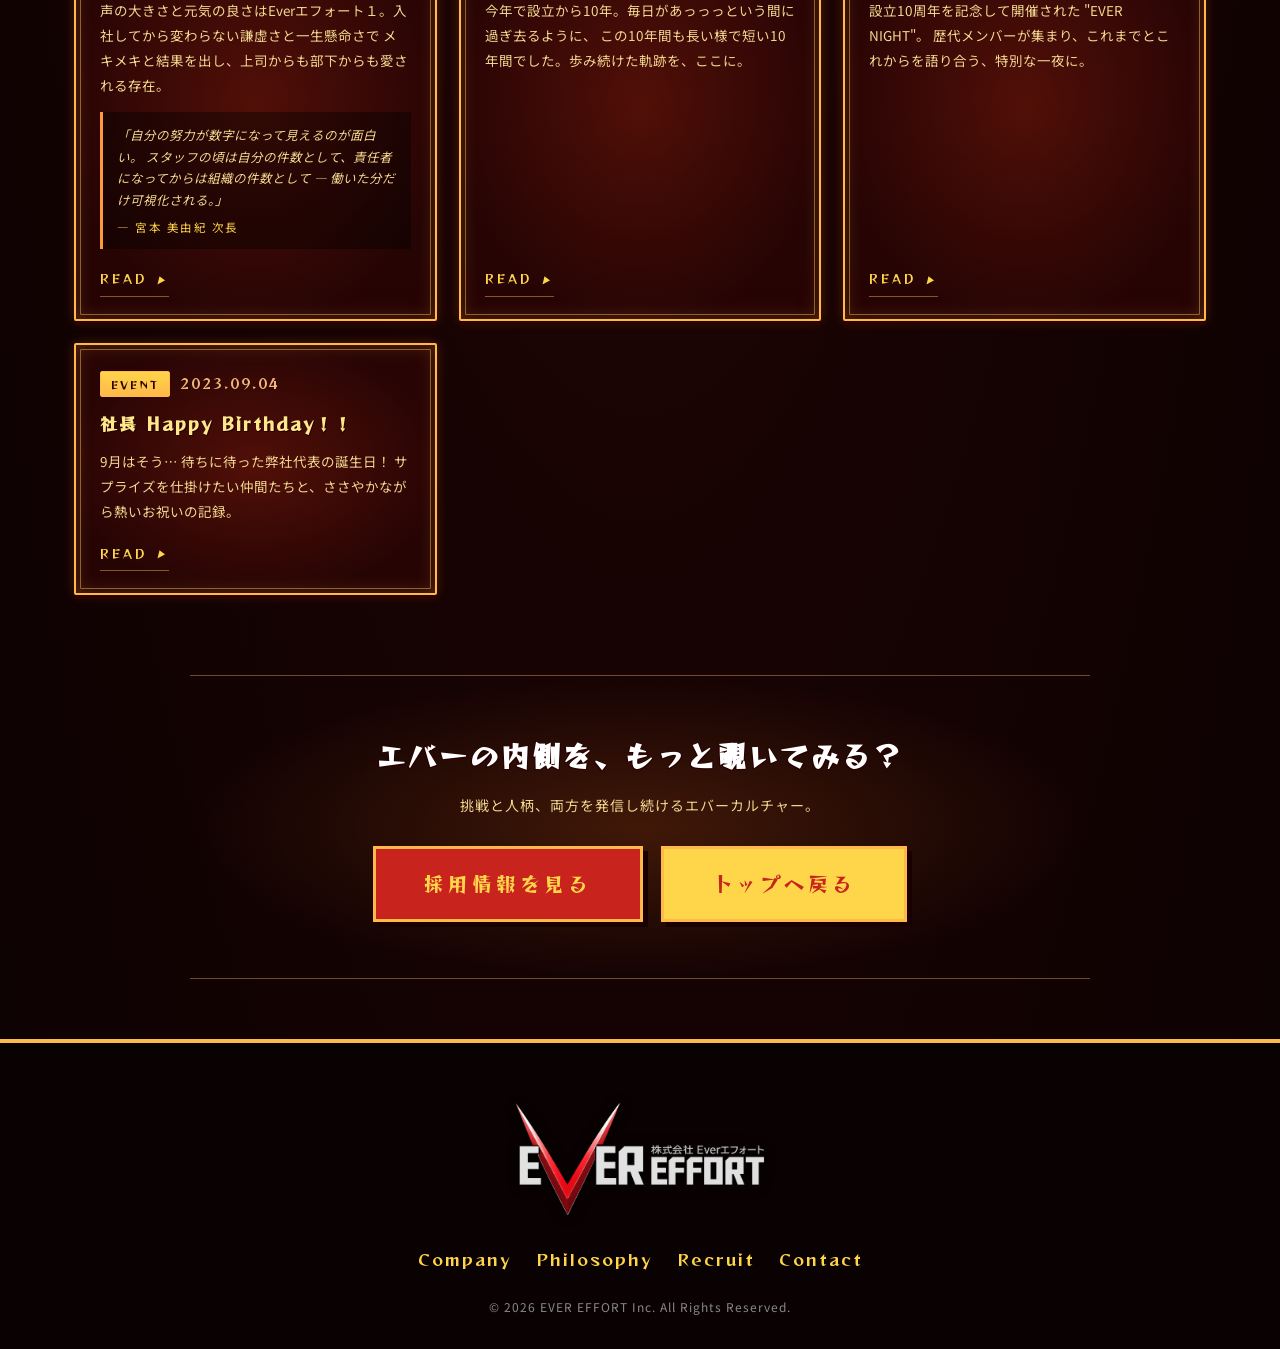
==== commit ef6c53b9: "ブログ READ MORE / READ クリックで記事内容をモーダル表示 ever-effort.com/culture から7記事の本文を取得し、 js/blog-articles.js に埋め込" ====
--- a/blog.html
+++ b/blog.html
@@ -10,10 +10,10 @@
 <link rel="preconnect" href="https://fonts.googleapis.com">
 <link rel="preconnect" href="https://fonts.gstatic.com" crossorigin>
 <link href="https://fonts.googleapis.com/css2?family=Noto+Sans+JP:wght@400;700;900&family=Noto+Serif+JP:wght@700;900&family=Reggae+One&family=RocknRoll+One&family=Yuji+Syuku&display=swap" rel="stylesheet">
-<link rel="stylesheet" href="css/style.css?v=20260514zc">
-<link rel="stylesheet" href="css/blog.css?v=20260514zc">
-<link rel="stylesheet" href="css/mobile.css?v=20260514zc">
-<link rel="stylesheet" href="css/chat-widget.css?v=20260515g">
+<link rel="stylesheet" href="css/style.css?v=20260515o">
+<link rel="stylesheet" href="css/blog.css?v=20260515o">
+<link rel="stylesheet" href="css/mobile.css?v=20260515o">
+<link rel="stylesheet" href="css/chat-widget.css?v=20260515o">
 </head>
 <body class="page-blog">
 
@@ -51,7 +51,7 @@
       平素はご愛顧を賜わり、厚く御礼申し上げます。<br>
       2025年も、挑戦と進化を止めず、仲間と共に新たなステージへ。
     </p>
-    <a class="bg-pickup-link" href="#"><span>READ MORE</span><i>▶</i></a>
+    <a class="bg-pickup-link" href="#" data-article="shinnen-2025"><span>READ MORE</span><i>▶</i></a>
   </article>
 </section>
 
@@ -67,7 +67,7 @@
     <article class="bg-card">
       <div class="bg-card-meta">
         <span class="bg-card-cat cat-interview">INTERVIEW</span>
-        <time class="bg-card-date" datetime="2024-03-20">2024.03.20</time>
+        <time class="bg-card-date" datetime="2024-02-21">2024.02.21</time>
       </div>
       <h3 class="bg-card-title">新卒入社1年目インタビュー</h3>
       <p class="bg-card-excerpt">
@@ -79,7 +79,7 @@
         でも仕事自体は入社当初と比べてだいぶ慣れました。」<br>
         <cite>— Yさん（23卒）</cite>
       </blockquote>
-      <a class="bg-card-link" href="#"><span>READ</span><i>▶</i></a>
+      <a class="bg-card-link" href="#" data-article="interview-newgrad-2024"><span>READ</span><i>▶</i></a>
     </article>
 
     <article class="bg-card">
@@ -93,20 +93,20 @@
         平素はご愛顧を賜わり、厚く御礼申し上げます。創業11周年となる2024年、
         さらに踏み出す一年に。
       </p>
-      <a class="bg-card-link" href="#"><span>READ</span><i>▶</i></a>
+      <a class="bg-card-link" href="#" data-article="shinnen-2024"><span>READ</span><i>▶</i></a>
     </article>
 
     <article class="bg-card">
       <div class="bg-card-meta">
         <span class="bg-card-cat cat-greeting">NEWS</span>
-        <time class="bg-card-date" datetime="2023-12-28">2023.12.28</time>
+        <time class="bg-card-date" datetime="2023-12-29">2023.12.29</time>
       </div>
       <h3 class="bg-card-title">年末のご挨拶　2023年度</h3>
       <p class="bg-card-excerpt">
         師走という名の通り、気づけばもう2023年も終わりのカウントダウン。
         激動の1年への感謝と、来年への決意を込めて。
       </p>
-      <a class="bg-card-link" href="#"><span>READ</span><i>▶</i></a>
+      <a class="bg-card-link" href="#" data-article="nenmatsu-2023"><span>READ</span><i>▶</i></a>
     </article>
 
     <article class="bg-card">
@@ -124,7 +124,7 @@
         スタッフの頃は自分の件数として、責任者になってからは組織の件数として — 働いた分だけ可視化される。」<br>
         <cite>— 宮本 美由紀 次長</cite>
       </blockquote>
-      <a class="bg-card-link" href="#"><span>READ</span><i>▶</i></a>
+      <a class="bg-card-link" href="#" data-article="miyamoto-2023"><span>READ</span><i>▶</i></a>
     </article>
 
     <article class="bg-card">
@@ -137,7 +137,7 @@
         今年で設立から10年。毎日があっっっという間に過ぎ去るように、
         この10年間も長い様で短い10年間でした。歩み続けた軌跡を、ここに。
       </p>
-      <a class="bg-card-link" href="#"><span>READ</span><i>▶</i></a>
+      <a class="bg-card-link" href="#" data-article="10years"><span>READ</span><i>▶</i></a>
     </article>
 
     <article class="bg-card">
@@ -150,7 +150,7 @@
         設立10周年を記念して開催された "EVER NIGHT"。
         歴代メンバーが集まり、これまでとこれからを語り合う、特別な一夜に。
       </p>
-      <a class="bg-card-link" href="#"><span>READ</span><i>▶</i></a>
+      <a class="bg-card-link" href="#" data-article="evernight-2023"><span>READ</span><i>▶</i></a>
     </article>
 
     <article class="bg-card">
@@ -163,7 +163,7 @@
         9月はそう… 待ちに待った弊社代表の誕生日！
         サプライズを仕掛けたい仲間たちと、ささやかながら熱いお祝いの記録。
       </p>
-      <a class="bg-card-link" href="#"><span>READ</span><i>▶</i></a>
+      <a class="bg-card-link" href="#" data-article="birthday-2023"><span>READ</span><i>▶</i></a>
     </article>
   </div>
 </section>
@@ -192,6 +192,21 @@
   </div>
 </footer>
 
-<script src="js/chat-widget.js?v=20260514zc" defer></script>
+<!-- ============ 記事モーダル ============ -->
+<div class="bg-modal" id="bgModal" hidden aria-modal="true" role="dialog" aria-labelledby="bgModalTitle">
+  <div class="bg-modal-overlay" aria-hidden="true"></div>
+  <article class="bg-modal-content">
+    <button class="bg-modal-close" type="button" aria-label="閉じる">×</button>
+    <div class="bg-modal-meta">
+      <span class="bg-modal-cat"></span>
+      <time class="bg-modal-date"></time>
+    </div>
+    <h2 class="bg-modal-title" id="bgModalTitle"></h2>
+    <div class="bg-modal-body"></div>
+  </article>
+</div>
+
+<script src="js/chat-widget.js?v=20260515o" defer></script>
+<script src="js/blog-articles.js?v=20260515o" defer></script>
 </body>
 </html>
--- a/css/blog.css
+++ b/css/blog.css
@@ -403,3 +403,148 @@
   .cf-logo { height: 36px; }
   .cf-nav a { padding: 8px 12px; font-size: 12px; letter-spacing: 1.5px; }
 }
+
+/* ============ 記事モーダル ============ */
+.bg-modal[hidden] { display: none; }
+.bg-modal {
+  position: fixed;
+  inset: 0;
+  z-index: 9500;
+  display: flex;
+  align-items: center;
+  justify-content: center;
+  padding: 24px;
+  opacity: 0;
+  transition: opacity .26s ease;
+}
+.bg-modal.is-open { opacity: 1; }
+.bg-modal-overlay {
+  position: absolute;
+  inset: 0;
+  background: radial-gradient(ellipse at center, rgba(20,2,2,0.85) 0%, rgba(0,0,0,0.95) 80%);
+  backdrop-filter: blur(2px);
+}
+.bg-modal-content {
+  position: relative;
+  width: min(820px, 100%);
+  max-height: 88vh;
+  padding: 42px 44px 36px;
+  overflow-y: auto;
+  background:
+    radial-gradient(ellipse at top, rgba(184,36,12,0.32) 0%, rgba(40,4,4,0.95) 70%),
+    linear-gradient(180deg, #2a0808 0%, #170303 100%);
+  border: 2px solid #ffb84a;
+  border-radius: 2px;
+  box-shadow:
+    inset 0 0 28px rgba(255,170,60,0.28),
+    0 8px 0 #2a0400,
+    0 0 36px rgba(255,120,30,0.55);
+  color: #f3d68f;
+  transform: translateY(14px) scale(0.98);
+  transition: transform .26s ease;
+}
+.bg-modal.is-open .bg-modal-content { transform: translateY(0) scale(1); }
+.bg-modal-content::before {
+  content: "";
+  position: absolute;
+  inset: 6px;
+  border: 1px solid rgba(255,200,90,0.45);
+  pointer-events: none;
+  border-radius: 1px;
+}
+.bg-modal-close {
+  position: sticky;
+  top: 0;
+  margin-left: auto;
+  display: block;
+  width: 38px;
+  height: 38px;
+  font-size: 26px;
+  line-height: 1;
+  color: #ffe88a;
+  background: linear-gradient(180deg, #b8240c, #5a0c04);
+  border: 1.5px solid #ffb84a;
+  border-radius: 50%;
+  cursor: pointer;
+  box-shadow:
+    inset 0 0 10px rgba(255,180,50,0.45),
+    0 3px 0 #2a0400;
+  transition: all .18s;
+  z-index: 5;
+}
+.bg-modal-close:hover {
+  background: linear-gradient(180deg, #d83218, #7a1408);
+  color: #fff;
+  transform: rotate(90deg);
+}
+.bg-modal-meta {
+  display: flex;
+  align-items: center;
+  gap: 14px;
+  margin: 4px 0 14px;
+  flex-wrap: wrap;
+}
+.bg-modal-cat {
+  display: inline-block;
+  padding: 4px 12px;
+  font-family: "Reggae One", "Bangers", sans-serif;
+  font-size: 11px;
+  letter-spacing: 3px;
+  border-radius: 2px;
+  border: 1px solid #ffb84a;
+  background: linear-gradient(180deg, rgba(184,36,12,0.6), rgba(60,8,4,0.7));
+  color: #ffe88a;
+}
+.bg-modal-date {
+  font-family: "Reggae One", "Bangers", sans-serif;
+  font-size: 13px;
+  letter-spacing: 2px;
+  color: #ffd54a;
+}
+.bg-modal-title {
+  font-family: "Reggae One", "Noto Serif JP", serif;
+  font-size: clamp(20px, 2.6vw, 30px);
+  letter-spacing: 2px;
+  line-height: 1.4;
+  color: #ffe88a;
+  margin: 0 0 22px;
+  padding-bottom: 18px;
+  border-bottom: 1.5px dashed rgba(255,184,74,0.5);
+  filter:
+    drop-shadow( 1px  1px 0 #2a0000)
+    drop-shadow(-1px -1px 0 #2a0000);
+}
+.bg-modal-body {
+  font-size: 15px;
+  line-height: 1.95;
+  color: #f3d68f;
+}
+.bg-modal-body p {
+  margin: 0 0 18px;
+}
+.bg-modal-body p:last-child { margin-bottom: 0; }
+.bg-modal-body h4 {
+  font-family: "Reggae One", "Noto Serif JP", serif;
+  font-size: 16px;
+  letter-spacing: 2px;
+  color: #ffe88a;
+  margin: 28px 0 12px;
+  padding: 8px 14px;
+  background: linear-gradient(180deg, rgba(184,36,12,0.5), rgba(60,8,4,0.5));
+  border-left: 3px solid #ffb84a;
+  border-radius: 2px;
+}
+.bg-modal-body strong {
+  color: #ffe88a;
+  font-weight: 700;
+  margin-right: 4px;
+}
+
+@media (max-width: 640px) {
+  .bg-modal { padding: 12px; }
+  .bg-modal-content { padding: 32px 22px 26px; max-height: 92vh; }
+  .bg-modal-title { font-size: 18px; letter-spacing: 1.5px; padding-bottom: 14px; margin-bottom: 18px; }
+  .bg-modal-body { font-size: 14px; line-height: 1.85; }
+  .bg-modal-body h4 { font-size: 14px; padding: 6px 10px; margin: 22px 0 10px; }
+  .bg-modal-close { width: 34px; height: 34px; font-size: 22px; }
+}
--- a/css/mobile.css
+++ b/css/mobile.css
@@ -318,9 +318,12 @@
     z-index: 3;
   }
   .vertical-copy.hero-catch {
-    font-size: 24px !important;
-    letter-spacing: 2px !important;
+    /* viewport幅に応じて連続的にスケール: 320px→16px, 430px→24px */
+    font-size: clamp(15px, 5.4vw, 24px) !important;
+    letter-spacing: clamp(0.8px, 0.4vw, 2px) !important;
     white-space: nowrap !important;
+    /* MENUボタン(右側 min-width 108-120px + 余白)に侵入しないよう左半分に制限 */
+    max-width: calc(100vw - 150px);
   }
   .vertical-copy.hero-catch .vline { white-space: nowrap !important; }
   /* モバイル: マスコット紹介ラベルはキャラ画像と被るので非表示
@@ -943,6 +946,8 @@
   .vnav a { padding: 12px 14px; min-height: 50px; }
   .brand-logo { max-width: 160px; }
   .vertical-copy { font-size: 18px; letter-spacing: 1.5px; left: 12px; top: 12px; }
+  /* hero-catch のサイズ調整は基底側で clamp() による連続スケールに移行済みなので、
+     このブレイクポイントでは追加上書きしない */
   .stage-center { min-height: 54vh; height: 54vh; padding-bottom: 0; }
   .hero-image { max-width: 78%; max-height: 42vh; margin-top: 36px; margin-bottom: -8px; }
   /* .side-right は relative フロー配置のため top 上書きは不要 */
